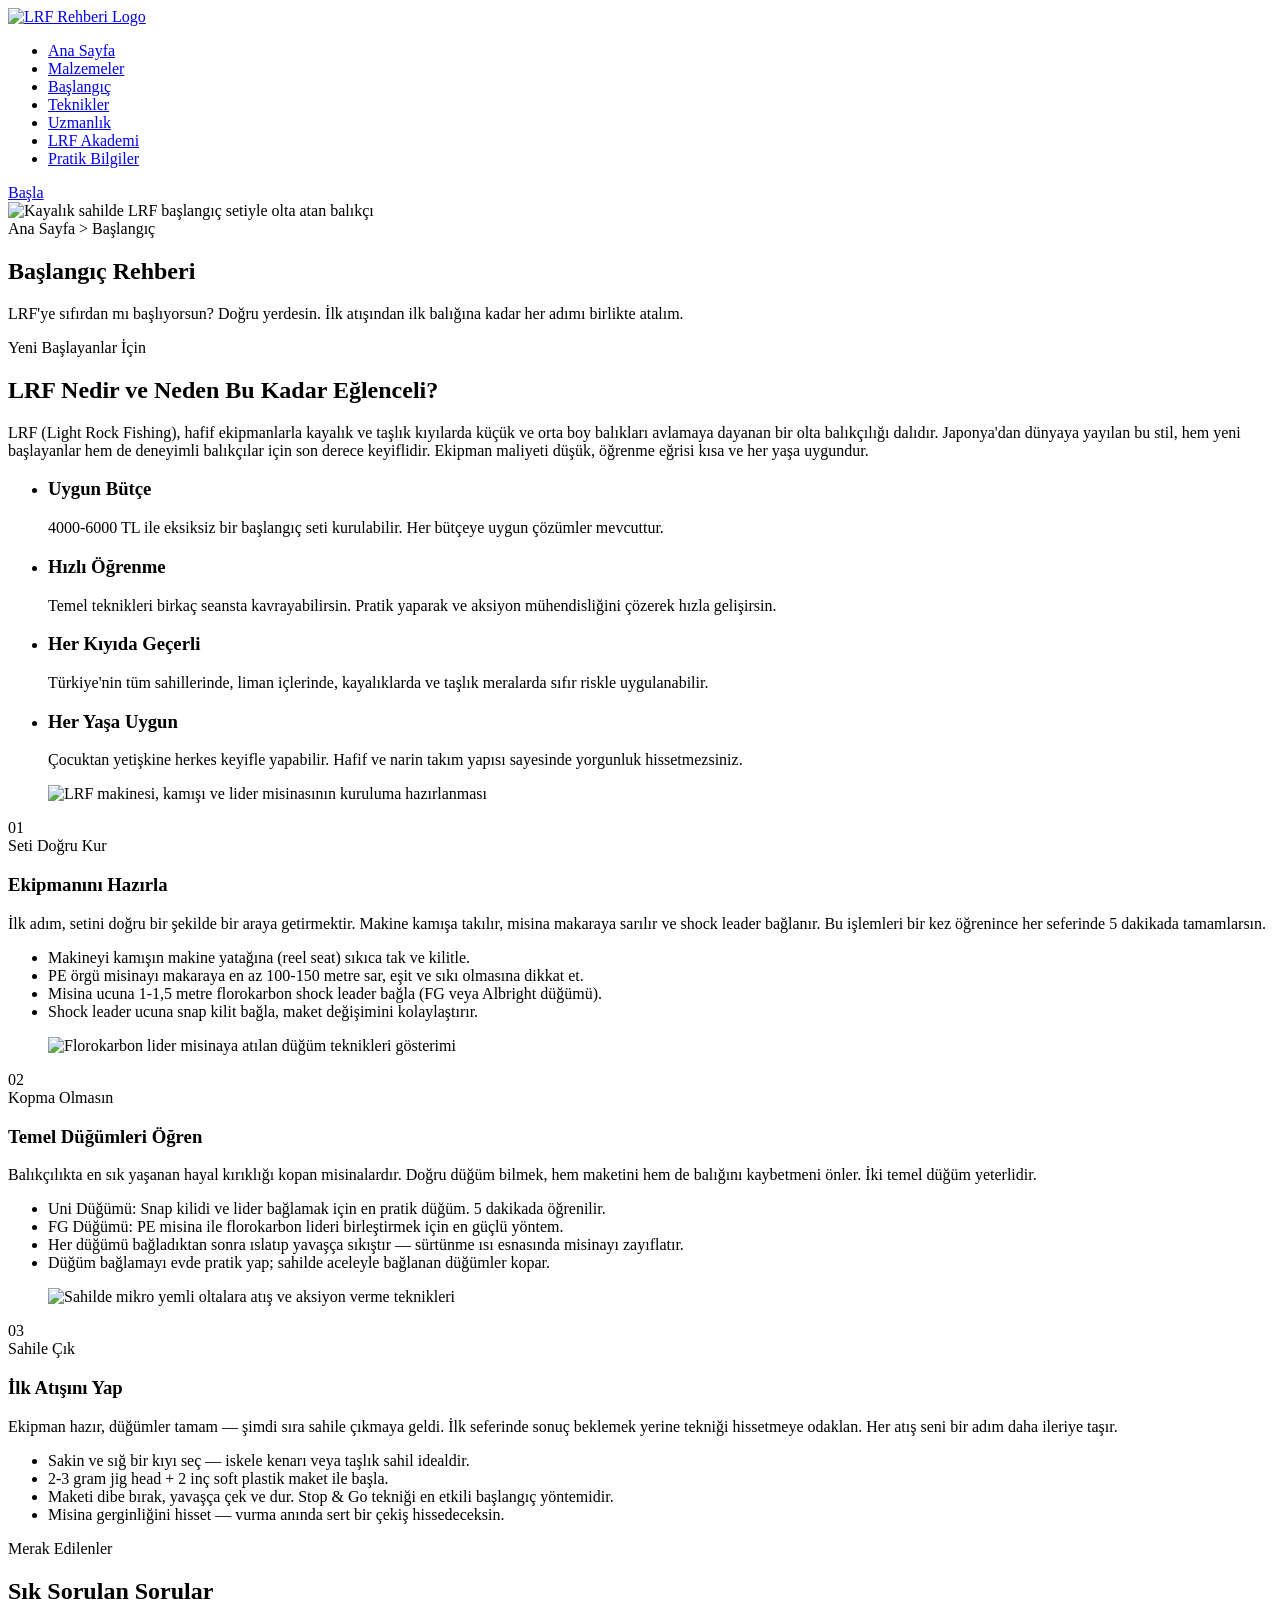
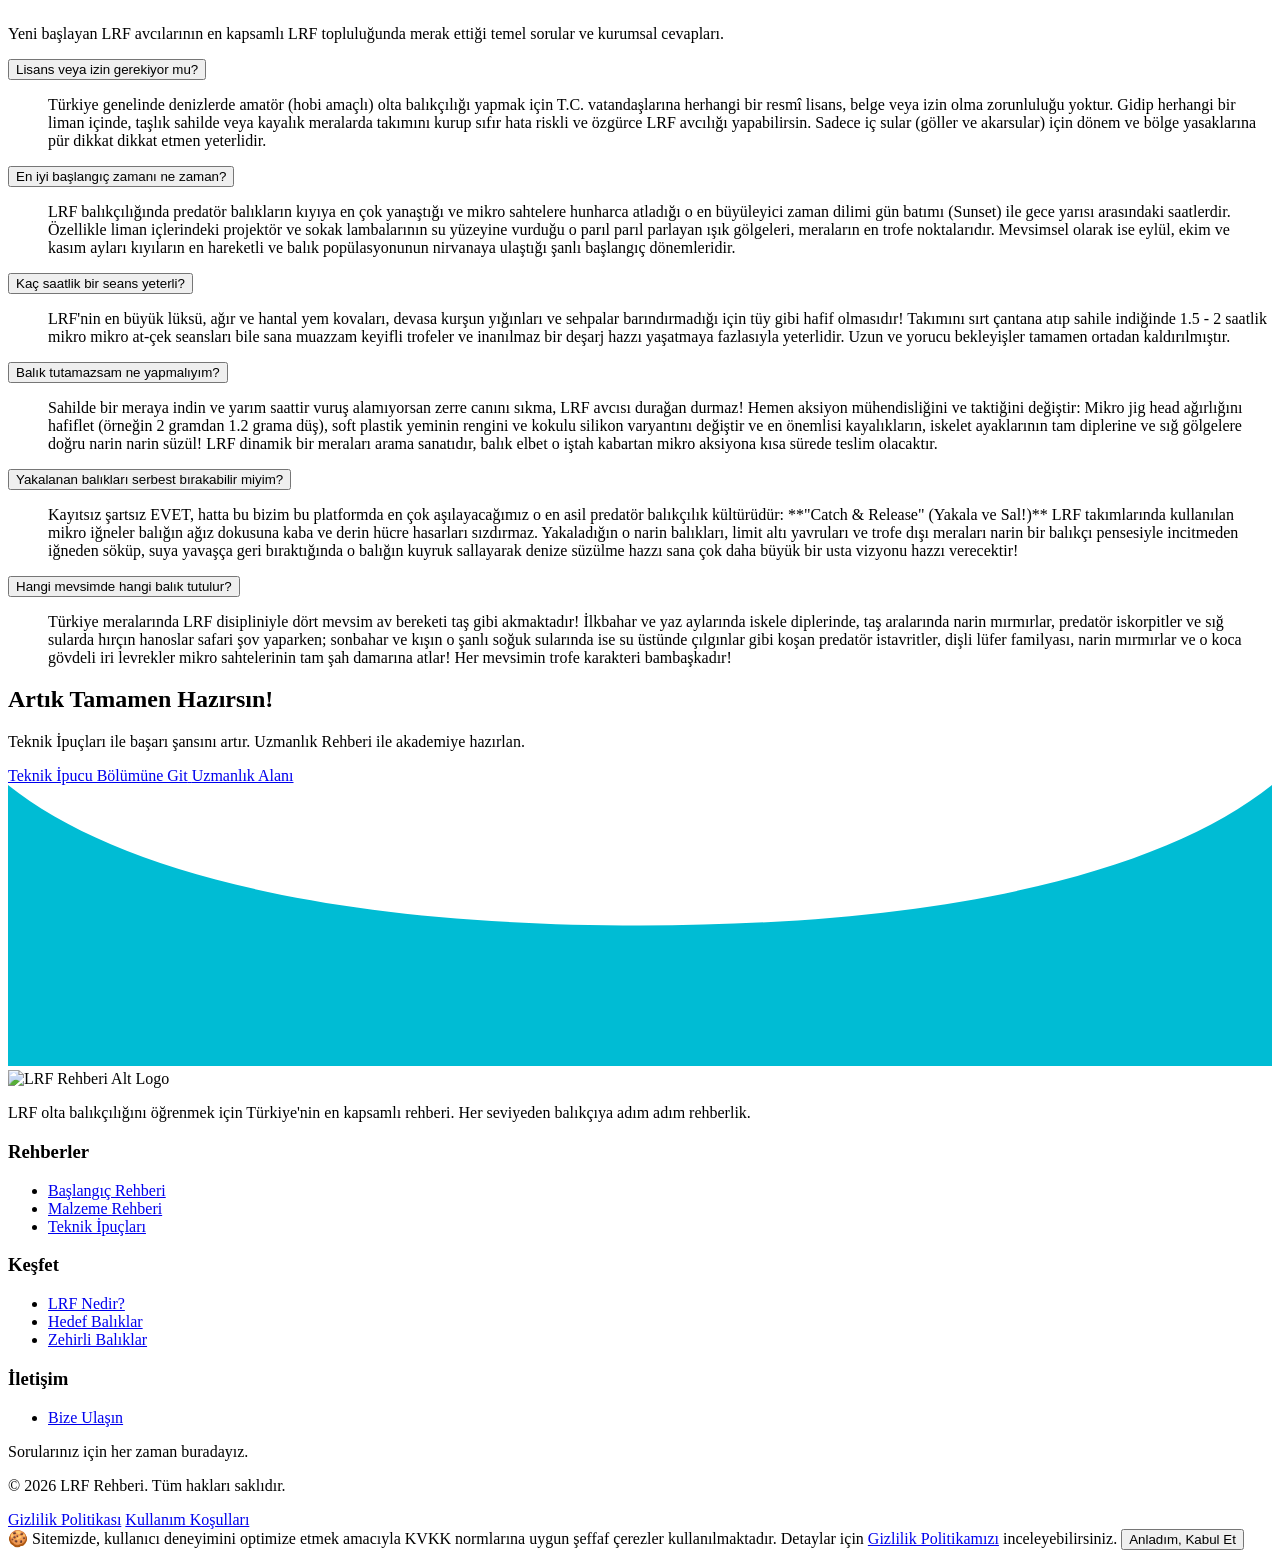
==== baslangic.html @ 383ceafc "Update baslangic.html" ====
<!doctype html>
<html lang="tr">
  <head>
    <meta charset="UTF-8" />
    <meta name="viewport" content="width=device-width, initial-scale=1.0" />
    <title>LRF Başlangıç Rehberi - Light Rock Fishing Türkiye</title>
    <meta name="description" content="LRF balıkçılığına sıfırdan başlayanlar için adım adım rehber. Ekipman kurulumu, şok lider bağlama ve ilk avınız için hayati pratik bilgiler." />

    <!-- 🚀 INDEX SAFLIĞINDA PERFORMANS: HTML5 standartlarında temiz kapatma -->
    <link rel="preload" href="assets/fonts/inter-v20-latin_latin-ext-regular.woff2" as="font" type="font/woff2" crossorigin />
    <link rel="preload" href="assets/fonts/inter-v20-latin_latin-ext-800.woff2" as="font" type="font/woff2" crossorigin />

    <!-- ⚡ ALTSAYFA HERO GÖRSELİNİ ÖNCELİKLİ PRELOAD ET: Çift indirmeyi engelleyen modern responsive kurgu -->
    <link rel="preload" href="assets/images/hero-desktop.webp" as="image" imagesrcset="assets/images/hero-mobile.webp 768w, assets/images/hero-desktop.webp 1920w" imagesizes="(max-width: 768px) 100vw, 100vw" />

    <link class="lrf-css" rel="stylesheet" href="assets/css/style.css" media="all" />
  </head>
  <body>
    <!-- 🚀 SEMANTİK HEADER: Sayfa üst bilgi alanı bağımsızdır -->
    <header class="lrf-header">
      <nav class="lrf-navbar" aria-label="Ana Navigasyon">
        <a href="index.html" class="lrf-navbar__logo-link" aria-label="Anasayfaya Git">
          <img src="assets/images/logo.webp" width="168" height="42" alt="LRF Rehberi Logo" class="lrf-navbar__logo-img" />
        </a>
        <ul class="lrf-navbar__menu">
          <li><a href="index.html" class="lrf-navbar__item">Ana Sayfa</a></li>
          <li><a href="malzemeler.html" class="lrf-navbar__item">Malzemeler</a></li>
          <li><a href="baslangic.html" class="lrf-navbar__item lrf-navbar__item--active">Başlangıç</a></li>
          <li><a href="teknikler.html" class="lrf-navbar__item">Teknikler</a></li>
          <li><a href="uzmanlik.html" class="lrf-navbar__item">Uzmanlık</a></li>
          <li><a href="akademi.html" class="lrf-navbar__item">LRF Akademi</a></li>
          <li><a href="pratik-bilgiler.html" class="lrf-navbar__item">Pratik Bilgiler</a></li>
        </ul>
        <a href="baslangic.html" class="lrf-navbar__btn" aria-label="Balıkçılığa Başla">
          <i data-lucide="waves" aria-hidden="true"></i>
          <span>Başla</span>
        </a>
      </nav>
    </header>

    <!-- 🏆 DOĞRU MAIN BAŞLANGICI: Sayfanın tüm benzersiz içeriği burada başlar -->
    <main id="ana-icerik">
      <!-- 🌊 BÖLÜM 1: ALT SAYFA HERO VİTRİNİ -->
      <section class="lrf-hero lrf-hero--subpage" aria-labelledby="subpage-hero-title">
        <picture class="lrf-hero__bg-picture">
          <source srcset="assets/images/hero-mobile.webp" media="(max-width: 768px)" />
          <!-- 🛠️ HTML5 DÜZELTMESİ: Sondaki /> çizgileri tamamen kaldırıldı -->
          <img src="assets/images/hero-desktop.webp" alt="Kayalık sahilde LRF başlangıç setiyle olta atan balıkçı" class="lrf-hero__bg-img" fetchpriority="high" loading="eager" />
        </picture>

        <div class="lrf-hero__content lrf-hero__content--subpage">
          <div class="lrf-hero__badge">
            <i data-lucide="book-open" aria-hidden="true"></i>
            <span>Ana Sayfa > Başlangıç</span>
          </div>
          <h1 id="subpage-hero-title" class="lrf-hero__title lrf-hero__title--subpage">Başlangıç Rehberi</h1>
          <p class="lrf-hero__desc">LRF'ye sıfırdan mı başlıyorsun? Doğru yerdesin. İlk atışından ilk balığına kadar her adımı birlikte atalım.</p>
        </div>
      </section>

      <!-- 🎣 BÖLÜM 2: LRF NEDİR VE NEDEN EĞLENCELİ? -->
      <section class="lrf-grid-section lrf-grid-section--white-bg" aria-labelledby="grid-section-title">
        <span class="lrf-badge lrf-badge--cyan">Yeni Başlayanlar İçin</span>
        <h2 id="grid-section-title" class="lrf-grid-section__title">LRF Nedir ve Neden Bu Kadar Eğlenceli?</h2>
        <p class="lrf-platform-podyum-desc">
          LRF (Light Rock Fishing), hafif ekipmanlarla kayalık ve taşlık kıyılarda küçük ve orta boy balıkları avlamaya dayanan bir olta balıkçılığı dalıdır. Japonya'dan dünyaya yayılan bu stil, hem yeni başlayanlar hem de deneyimli balıkçılar için son derece keyiflidir. Ekipman maliyeti düşük,
          öğrenme eğrisi kısa ve her yaşa uygundur.
        </p>

        <!-- 🛠️ SEMANTİK DÜZELTME: Matris kutusu div yerine sırasız listeyi temsil eden <ul> yapısına dönüştürüldü -->
        <ul class="lrf-start-card__matrix">
          <!-- KART 1 -->
          <li class="lrf-start-card">
            <!-- 🛠️ ERİŞİLEBİLİRLİK: İkona aria-hidden mührü vuruldu -->
            <div class="lrf-grid-card__badge-wrap lrf-grid-card__badge-wrap--square-icon"><i data-lucide="wallet" aria-hidden="true"></i></div>
            <h3 class="lrf-start-card__title">Uygun Bütçe</h3>
            <p class="lrf-start-card__desc">4000-6000 TL ile eksiksiz bir başlangıç seti kurulabilir. Her bütçeye uygun çözümler mevcuttur.</p>
          </li>

          <!-- KART 2 -->
          <li class="lrf-start-card">
            <div class="lrf-grid-card__badge-wrap lrf-grid-card__badge-wrap--square-icon"><i data-lucide="clock" aria-hidden="true"></i></div>
            <h3 class="lrf-start-card__title">Hızlı Öğrenme</h3>
            <p class="lrf-start-card__desc">Temel teknikleri birkaç seansta kavrayabilirsin. Pratik yaparak ve aksiyon mühendisliğini çözerek hızla gelişirsin.</p>
          </li>

          <!-- KART 3 -->
          <li class="lrf-start-card">
            <div class="lrf-grid-card__badge-wrap lrf-grid-card__badge-wrap--square-icon"><i data-lucide="map-pin" aria-hidden="true"></i></div>
            <h3 class="lrf-start-card__title">Her Kıyıda Geçerli</h3>
            <p class="lrf-start-card__desc">Türkiye'nin tüm sahillerinde, liman içlerinde, kayalıklarda ve taşlık meralarda sıfır riskle uygulanabilir.</p>
          </li>

          <!-- KART 4 -->
          <li class="lrf-start-card">
            <div class="lrf-grid-card__badge-wrap lrf-grid-card__badge-wrap--square-icon"><i data-lucide="heart" aria-hidden="true"></i></div>
            <h3 class="lrf-start-card__title">Her Yaşa Uygun</h3>
            <p class="lrf-start-card__desc">Çocuktan yetişkine herkes keyifle yapabilir. Hafif ve narin takım yapısı sayesinde yorgunluk hissetmezsiniz.</p>
          </li>
        </ul>
      </section>
      <!-- 📦 BÖLÜM 3: ADIM ADIM LRF EĞİTİMİ (ZIGZAG SİSTEMİ) -->
      <!-- 🛠️ ERİŞİLEBİLİRLİK: Bölümün içeriği arama motorları ve botlar için etiketlendi -->
      <section class="lrf-zigzag" aria-label="Adım Adım LRF Başlangıç Eğitimi">
        <div class="lrf-zigzag__inner">
          <!-- ADIM 1 -->
          <div class="lrf-zigzag__row lrf-zigzag__row--cyan">
            <!-- 🛠️ SEMANTİK DÜZELTME: div yerine figure kullanıldı, /> çizgisi kaldırıldı -->
            <figure class="lrf-zigzag__media">
              <img src="assets/images/baslangic-adim-1.webp" width="1200" height="800" loading="lazy" alt="LRF makinesi, kamışı ve lider misinasının kuruluma hazırlanması" />
            </figure>
            <div class="lrf-zigzag__content">
              <div class="lrf-zigzag__badge-wrap">
                <div class="lrf-zigzag__icon-badge lrf-zigzag__icon-badge--baslangic">01</div>
                <span class="lrf-badge">Seti Doğru Kur</span>
              </div>
              <h3 class="lrf-zigzag__title">Ekipmanını Hazırla</h3>
              <p class="lrf-zigzag__desc">İlk adım, setini doğru bir şekilde bir araya getirmektir. Makine kamışa takılır, misina makaraya sarılır ve shock leader bağlanır. Bu işlemleri bir kez öğrenince her seferinde 5 dakikada tamamlarsın.</p>

              <ul class="lrf-zigzag__list">
                <li class="lrf-zigzag__list-item lrf-zigzag__list-item--boxed">
                  <div class="lrf-zigzag__list-icon"><i data-lucide="check-circle-2" aria-hidden="true"></i></div>
                  <span class="lrf-zigzag__list-text">Makineyi kamışın makine yatağına (reel seat) sıkıca tak ve kilitle.</span>
                </li>
                <li class="lrf-zigzag__list-item lrf-zigzag__list-item--boxed">
                  <div class="lrf-zigzag__list-icon"><i data-lucide="check-circle-2" aria-hidden="true"></i></div>
                  <span class="lrf-zigzag__list-text">PE örgü misinayı makaraya en az 100-150 metre sar, eşit ve sıkı olmasına dikkat et.</span>
                </li>
                <li class="lrf-zigzag__list-item lrf-zigzag__list-item--boxed">
                  <div class="lrf-zigzag__list-icon"><i data-lucide="check-circle-2" aria-hidden="true"></i></div>
                  <span class="lrf-zigzag__list-text">Misina ucuna 1-1,5 metre florokarbon shock leader bağla (FG veya Albright düğümü).</span>
                </li>
                <li class="lrf-zigzag__list-item lrf-zigzag__list-item--boxed">
                  <div class="lrf-zigzag__list-icon"><i data-lucide="check-circle-2" aria-hidden="true"></i></div>
                  <span class="lrf-zigzag__list-text">Shock leader ucuna snap kilit bağla, maket değişimini kolaylaştırır.</span>
                </li>
              </ul>
            </div>
          </div>

          <!-- ADIM 2 -->
          <div class="lrf-zigzag__row lrf-zigzag__row--reverse lrf-zigzag__row--blue">
            <!-- 🛠️ SEMANTİK DÜZELTME: div yerine figure kullanıldı, /> çizgisi kaldırıldı -->
            <figure class="lrf-zigzag__media">
              <img src="assets/images/baslangic-adim-2.webp" width="1200" height="800" loading="lazy" alt="Florokarbon lider misinaya atılan düğüm teknikleri gösterimi" />
            </figure>
            <div class="lrf-zigzag__content">
              <div class="lrf-zigzag__badge-wrap">
                <div class="lrf-zigzag__icon-badge lrf-zigzag__icon-badge--baslangic">02</div>
                <span class="lrf-badge">Kopma Olmasın</span>
              </div>
              <h3 class="lrf-zigzag__title">Temel Düğümleri Öğren</h3>
              <p class="lrf-zigzag__desc">Balıkçılıkta en sık yaşanan hayal kırıklığı kopan misinalardır. Doğru düğüm bilmek, hem maketini hem de balığını kaybetmeni önler. İki temel düğüm yeterlidir.</p>

              <ul class="lrf-zigzag__list">
                <li class="lrf-zigzag__list-item lrf-zigzag__list-item--boxed">
                  <div class="lrf-zigzag__list-icon"><i data-lucide="check-circle-2" aria-hidden="true"></i></div>
                  <span class="lrf-zigzag__list-text">Uni Düğümü: Snap kilidi ve lider bağlamak için en pratik düğüm. 5 dakikada öğrenilir.</span>
                </li>
                <li class="lrf-zigzag__list-item lrf-zigzag__list-item--boxed">
                  <!-- 🛠️ METİN DÜZELTMESİ: 'florkarbon' kelimesi 'florokarbon' yapıldı -->
                  <div class="lrf-zigzag__list-icon"><i data-lucide="check-circle-2" aria-hidden="true"></i></div>
                  <span class="lrf-zigzag__list-text">FG Düğümü: PE misina ile florokarbon lideri birleştirmek için en güçlü yöntem.</span>
                </li>
                <li class="lrf-zigzag__list-item lrf-zigzag__list-item--boxed">
                  <!-- 🛠️ METİN DÜZELTMESİ: 'misina' kelimesi 'misinayı' yapıldı -->
                  <div class="lrf-zigzag__list-icon"><i data-lucide="check-circle-2" aria-hidden="true"></i></div>
                  <span class="lrf-zigzag__list-text">Her düğümü bağladıktan sonra ıslatıp yavaşça sıkıştır — sürtünme ısı esnasında misinayı zayıflatır.</span>
                </li>
                <li class="lrf-zigzag__list-item lrf-zigzag__list-item--boxed">
                  <div class="lrf-zigzag__list-icon"><i data-lucide="check-circle-2" aria-hidden="true"></i></div>
                  <span class="lrf-zigzag__list-text">Düğüm bağlamayı evde pratik yap; sahilde aceleyle bağlanan düğümler kopar.</span>
                </li>
              </ul>
            </div>
          </div>

          <!-- ADIM 3 -->
          <div class="lrf-zigzag__row lrf-zigzag__row--orange">
            <!-- 🛠️ SEMANTİK DÜZELTME: div yerine figure kullanıldı, /> çizgisi kaldırıldı -->
            <figure class="lrf-zigzag__media">
              <img src="assets/images/baslangic-adim-3.webp" width="1200" height="800" loading="lazy" alt="Sahilde mikro yemli oltalara atış ve aksiyon verme teknikleri" />
            </figure>
            <div class="lrf-zigzag__content">
              <div class="lrf-zigzag__badge-wrap">
                <div class="lrf-zigzag__icon-badge lrf-zigzag__icon-badge--baslangic">03</div>
                <span class="lrf-badge">Sahile Çık</span>
              </div>
              <h3 class="lrf-zigzag__title">İlk Atışını Yap</h3>
              <p class="lrf-zigzag__desc">Ekipman hazır, düğümler tamam — şimdi sıra sahile çıkmaya geldi. İlk seferinde sonuç beklemek yerine tekniği hissetmeye odaklan. Her atış seni bir adım daha ileriye taşır.</p>

              <ul class="lrf-zigzag__list">
                <li class="lrf-zigzag__list-item lrf-zigzag__list-item--boxed">
                  <div class="lrf-zigzag__list-icon"><i data-lucide="check-circle-2" aria-hidden="true"></i></div>
                  <span class="lrf-zigzag__list-text">Sakin ve sığ bir kıyı seç — iskele kenarı veya taşlık sahil idealdir.</span>
                </li>
                <li class="lrf-zigzag__list-item lrf-zigzag__list-item--boxed">
                  <div class="lrf-zigzag__list-icon"><i data-lucide="check-circle-2" aria-hidden="true"></i></div>
                  <span class="lrf-zigzag__list-text">2-3 gram jig head + 2 inç soft plastik maket ile başla.</span>
                </li>
                <li class="lrf-zigzag__list-item lrf-zigzag__list-item--boxed">
                  <div class="lrf-zigzag__list-icon"><i data-lucide="check-circle-2" aria-hidden="true"></i></div>
                  <span class="lrf-zigzag__list-text">Maketi dibe bırak, yavaşça çek ve dur. Stop & Go tekniği en etkili başlangıç yöntemidir.</span>
                </li>
                <li class="lrf-zigzag__list-item lrf-zigzag__list-item--boxed">
                  <div class="lrf-zigzag__list-icon"><i data-lucide="check-circle-2" aria-hidden="true"></i></div>
                  <span class="lrf-zigzag__list-text">Misina gerginliğini hisset — vurma anında sert bir çekiş hissedeceksin.</span>
                </li>
              </ul>
            </div>
          </div>
        </div>
      </section>
      <!-- 📋 BÖLÜM 4: SIK SORULAN SORULAR (KUSURSUZ TANIM LİSTESİ) -->
      <section class="lrf-faq-section" aria-labelledby="faq-section-title">
        <span class="lrf-badge lrf-badge--cyan">Merak Edilenler</span>
        <h2 id="faq-section-title" class="lrf-faq-section__title">Sık Sorulan Sorular</h2>
        <p class="lrf-faq-section__desc">Yeni başlayan LRF avcılarının en kapsamlı LRF topluluğunda merak ettiği temel sorular ve kurumsal cevapları.</p>

        <!-- 🛠️ DEVRİM: div yerine Google'ın en sevdiği bağımsız Tanım Listesi (<dl>) mimarisine geçildi! -->
        <dl class="lrf-faq__box-holder">
          <!-- SORU 1 -->
          <div class="lrf-faq__item">
            <!-- 🛠️ SEO GÜVENCESİ: Soru terimi saf <dt> yapısına emanet edilerek h3 virüsleri felç edildi -->
            <dt class="lrf-faq__heading-wrap">
              <button class="lrf-faq__trigger" aria-expanded="false" aria-controls="faq-answer-1">
                <span class="lrf-faq__question">Lisans veya izin gerekiyor mu?</span>
                <div class="lrf-faq__icon-box"><i data-lucide="chevron-down" aria-hidden="true"></i></div>
              </button>
            </dt>
            <!-- 🛠️ SEO GÜVENCESİ: Cevap bloğu saf açıklama terimi (<dd>) yapıldı -->
            <dd id="faq-answer-1" class="lrf-faq__content" role="region" aria-labelledby="faq-section-title">
              <p class="lrf-faq__answer">
                Türkiye genelinde denizlerde amatör (hobi amaçlı) olta balıkçılığı yapmak için T.C. vatandaşlarına herhangi bir resmî lisans, belge veya izin olma zorunluluğu yoktur. Gidip herhangi bir liman içinde, taşlık sahilde veya kayalık meralarda takımını kurup sıfır hata riskli ve özgürce
                LRF avcılığı yapabilirsin. Sadece iç sular (göller ve akarsular) için dönem ve bölge yasaklarına pür dikkat dikkat etmen yeterlidir.
              </p>
            </dd>
          </div>

          <!-- SORU 2 -->
          <div class="lrf-faq__item">
            <dt class="lrf-faq__heading-wrap">
              <button class="lrf-faq__trigger" aria-expanded="false" aria-controls="faq-answer-2">
                <span class="lrf-faq__question">En iyi başlangıç zamanı ne zaman?</span>
                <div class="lrf-faq__icon-box"><i data-lucide="chevron-down" aria-hidden="true"></i></div>
              </button>
            </dt>
            <dd id="faq-answer-2" class="lrf-faq__content" role="region">
              <p class="lrf-faq__answer">
                LRF balıkçılığında predatör balıkların kıyıya en çok yanaştığı ve mikro sahtelere hunharca atladığı o en büyüleyici zaman dilimi gün batımı (Sunset) ile gece yarısı arasındaki saatlerdir. Özellikle liman içlerindeki projektör ve sokak lambalarının su yüzeyine vurduğu o parıl parıl
                parlayan ışık gölgeleri, meraların en trofe noktalarıdır. Mevsimsel olarak ise eylül, ekim ve kasım ayları kıyıların en hareketli ve balık popülasyonunun nirvanaya ulaştığı şanlı başlangıç dönemleridir.
              </p>
            </dd>
          </div>

          <!-- SORU 3 -->
          <div class="lrf-faq__item">
            <dt class="lrf-faq__heading-wrap">
              <button class="lrf-faq__trigger" aria-expanded="false" aria-controls="faq-answer-3">
                <span class="lrf-faq__question">Kaç saatlik bir seans yeterli?</span>
                <div class="lrf-faq__icon-box"><i data-lucide="chevron-down" aria-hidden="true"></i></div>
              </button>
            </dt>
            <dd id="faq-answer-3" class="lrf-faq__content" role="region">
              <p class="lrf-faq__answer">
                LRF'nin en büyük lüksü, ağır ve hantal yem kovaları, devasa kurşun yığınları ve sehpalar barındırmadığı için tüy gibi hafif olmasıdır! Takımını sırt çantana atıp sahile indiğinde 1.5 - 2 saatlik mikro mikro at-çek seansları bile sana muazzam keyifli trofeler ve inanılmaz bir deşarj
                hazzı yaşatmaya fazlasıyla yeterlidir. Uzun ve yorucu bekleyişler tamamen ortadan kaldırılmıştır.
              </p>
            </dd>
          </div>

          <!-- SORU 4 -->
          <div class="lrf-faq__item">
            <dt class="lrf-faq__heading-wrap">
              <button class="lrf-faq__trigger" aria-expanded="false" aria-controls="faq-answer-4">
                <span class="lrf-faq__question">Balık tutamazsam ne yapmalıyım?</span>
                <div class="lrf-faq__icon-box"><i data-lucide="chevron-down" aria-hidden="true"></i></div>
              </button>
            </dt>
            <dd id="faq-answer-4" class="lrf-faq__content" role="region">
              <p class="lrf-faq__answer">
                Sahilde bir meraya indin ve yarım saattir vuruş alamıyorsan zerre canını sıkma, LRF avcısı durağan durmaz! Hemen aksiyon mühendisliğini ve taktiğini değiştir: Mikro jig head ağırlığını hafiflet (örneğin 2 gramdan 1.2 grama düş), soft plastik yeminin rengini ve kokulu silikon
                varyantını değiştir ve en önemlisi kayalıkların, iskelet ayaklarının tam diplerine ve sığ gölgelere doğru narin narin süzül! LRF dinamik bir meraları arama sanatıdır, balık elbet o iştah kabartan mikro aksiyona kısa sürede teslim olacaktır.
              </p>
            </dd>
          </div>

          <!-- SORU 5 -->
          <div class="lrf-faq__item">
            <dt class="lrf-faq__heading-wrap">
              <button class="lrf-faq__trigger" aria-expanded="false" aria-controls="faq-answer-5">
                <span class="lrf-faq__question">Yakalanan balıkları serbest bırakabilir miyim?</span>
                <div class="lrf-faq__icon-box"><i data-lucide="chevron-down" aria-hidden="true"></i></div>
              </button>
            </dt>
            <dd id="faq-answer-5" class="lrf-faq__content" role="region">
              <p class="lrf-faq__answer">
                Kayıtsız şartsız EVET, hatta bu bizim bu platformda en çok aşılayacağımız o en asil predatör balıkçılık kültürüdür: **"Catch & Release" (Yakala ve Sal!)** LRF takımlarında kullanılan mikro iğneler balığın ağız dokusuna kaba ve derin hücre hasarları sızdırmaz. Yakaladığın o narin
                balıkları, limit altı yavruları ve trofe dışı meraları narin bir balıkçı pensesiyle incitmeden iğneden söküp, suya yavaşça geri bıraktığında o balığın kuyruk sallayarak denize süzülme hazzı sana çok daha büyük bir usta vizyonu hazzı verecektir!
              </p>
            </dd>
          </div>

          <!-- SORU 6 -->
          <div class="lrf-faq__item">
            <dt class="lrf-faq__heading-wrap">
              <button class="lrf-faq__trigger" aria-expanded="false" aria-controls="faq-answer-6">
                <span class="lrf-faq__question">Hangi mevsimde hangi balık tutulur?</span>
                <div class="lrf-faq__icon-box"><i data-lucide="chevron-down" aria-hidden="true"></i></div>
              </button>
            </dt>
            <dd id="faq-answer-6" class="lrf-faq__content" role="region">
              <p class="lrf-faq__answer">
                Türkiye meralarında LRF disipliniyle dört mevsim av bereketi taş gibi akmaktadır! İlkbahar ve yaz aylarında iskele diplerinde, taş aralarında narin mırmırlar, predatör iskorpitler ve sığ sularda hırçın hanoslar safari şov yaparken; sonbahar ve kışın o şanlı soğuk sularında ise su
                üstünde çılgınlar gibi koşan predatör istavritler, dişli lüfer familyası, narin mırmırlar ve o koca gövdeli iri levrekler mikro sahtelerinin tam şah damarına atlar! Her mevsimin trofe karakteri bambaşkadır!
              </p>
            </dd>
          </div>
        </dl>
      </section>

      <!-- 🔥 BÖLÜM 5: ENERJİK CTA MOTORU -->
      <!-- 🛠️ SEMANTİK DÜZELTME: div yerine anlamsal section kullanıldı ve başlığa bağlandı -->
      <section class="lrf-cta" aria-labelledby="cta-hazir-title">
        <div class="lrf-cta__shape lrf-cta__shape--one"></div>
        <div class="lrf-cta__shape lrf-cta__shape--two"></div>
        <div class="lrf-cta__inner">
          <!-- 🛠️ ERİŞİLEBİLİRLİK: id tanımlanarak section ile ilişkilendirildi -->
          <h2 id="cta-hazir-title" class="lrf-cta__title">Artık Tamamen Hazırsın!</h2>
          <p class="lrf-cta__desc">Teknik İpuçları ile başarı şansını artır. Uzmanlık Rehberi ile akademiye hazırlan.</p>
          <div class="lrf-cta__actions">
            <a href="teknikler.html" class="lrf-cta__btn-white" aria-label="Teknik İpucu Bölümüne Git">
              <i data-lucide="activity" aria-hidden="true"></i>
              <span>Teknik İpucu Bölümüne Git</span>
              <i data-lucide="arrow-right" aria-hidden="true"></i>
            </a>
            <a href="uzmanlik.html" class="lrf-cta__btn-trans" aria-label="Uzmanlık Alanına Git">
              <span>Uzmanlık Alanı</span>
            </a>
          </div>
        </div>
      </section>
    </main>

    <!-- 🌊 SAYFA ALTI GEÇİŞ VE DALGA EFEKTİ MOTORU -->
    <div class="lrf-footer-wave-wrap" aria-hidden="true">
      <!-- 🛡️ ERİŞİLEBİLİRLİK: focusable ve aria-hidden ile tarayıcı botları/ekran okuyucuları için tamamen görünmez yapıldı -->
      <svg xmlns="http://www.w3.org/2000/svg" viewBox="0 0 1440 320" preserveAspectRatio="none" focusable="false">
        <path fill="#00bcd4" fill-opacity="1" d="M0,0C120,96,360,160,720,160C1080,160,1320,96,1440,0L1440,320L0,320Z"></path>
      </svg>
    </div>

    <!-- 📋 SEMANTİK FOOTER KALKANI -->
    <footer class="lrf-footer">
      <div class="lrf-footer__grid">
        <div class="lrf-footer__col">
          <div class="lrf-footer__logo-wrap">
            <!-- 🛡️ CLS KİLİDİ: HTML5 standartlarında saf kapatma sağlandı, sondaki /> çizgisi tamamen kaldırıldı -->
            <img src="assets/images/logo.webp" width="168" height="42" loading="lazy" alt="LRF Rehberi Alt Logo" class="lrf-footer__logo-img" />
          </div>
          <p class="lrf-footer__brand-desc">LRF olta balıkçılığını öğrenmek için Türkiye'nin en kapsamlı rehberi. Her seviyeden balıkçıya adım adım rehberlik.</p>
        </div>

        <!-- 🛠️ SEO VE ARIA DÜZELTMESİ: Başlıklar H3 yapıldı ve menüye erişilebilirlik bağı kuruldu -->
        <div class="lrf-footer__col">
          <h3 id="footer-rehber-heading" class="lrf-footer__heading">Rehberler</h3>
          <ul class="lrf-footer__menu" aria-labelledby="footer-rehber-heading">
            <li>
              <a href="baslangic.html" class="lrf-footer__link"><i data-lucide="book-open" aria-hidden="true"></i><span>Başlangıç Rehberi</span></a>
            </li>
            <li>
              <a href="malzemeler.html" class="lrf-footer__link"><i data-lucide="package" aria-hidden="true"></i><span>Malzeme Rehberi</span></a>
            </li>
            <li>
              <a href="teknikler.html" class="lrf-footer__link"><i data-lucide="activity" aria-hidden="true"></i><span>Teknik İpuçları</span></a>
            </li>
          </ul>
        </div>

        <div class="lrf-footer__col">
          <h3 id="footer-kesfet-heading" class="lrf-footer__heading">Keşfet</h3>
          <ul class="lrf-footer__menu" aria-labelledby="footer-kesfet-heading">
            <li>
              <a href="index.html#lrf-nedir" class="lrf-footer__link"><i data-lucide="fishing-rod" aria-hidden="true"></i><span>LRF Nedir?</span></a>
            </li>
            <li>
              <a href="hedef-baliklar.html" class="lrf-footer__link"><i data-lucide="fish" aria-hidden="true"></i><span>Hedef Balıklar</span></a>
            </li>
            <li>
              <a href="zehirli-baliklar.html" class="lrf-footer__link"><i data-lucide="skull" aria-hidden="true"></i><span>Zehirli Balıklar</span></a>
            </li>
          </ul>
        </div>

        <div class="lrf-footer__col">
          <h3 id="footer-iletisim-heading" class="lrf-footer__heading">İletişim</h3>
          <ul class="lrf-footer__menu" aria-labelledby="footer-iletisim-heading">
            <li>
              <a href="mailto:info@lrfrehberi.com" class="lrf-footer__link"><i data-lucide="mail" aria-hidden="true"></i><span>Bize Ulaşın</span></a>
            </li>
          </ul>
          <p class="lrf-footer__contact-note">Sorularınız için her zaman buradayız.</p>
        </div>
      </div>

      <div class="lrf-footer__bottom">
        <p>© 2026 LRF Rehberi. Tüm hakları saklıdır.</p>
        <div class="lrf-footer__legal-row">
          <a href="gizlilik-politikasi.html" class="lrf-footer__legal-link">Gizlilik Politikası</a>
          <a href="kullanim-kosullari.html" class="lrf-footer__legal-link">Kullanım Koşulları</a>
        </div>
      </div>
    </footer>
    <!-- 🏆 GOOGLE SEO ZENGİN SONUÇLAR (FAQ SCHEMA) APARATI -->
    <script type="application/ld+json">
      {
        "@context": "https://schema.org",
        "@type": "FAQPage",
        "mainEntity": [
          {
            "@type": "Question",
            "name": "Lisans veya izin gerekiyor mu?",
            "acceptedAnswer": {
              "@type": "Answer",
              "text": "Türkiye genelinde denizlerde amatör (hobi amaçlı) olta balıkçılığı yapmak için T.C. vatandaşlarına herhangi bir resmî lisans, belge veya izin olma zorunluluğu yoktur. Gidip herhangi bir liman içinde, taşlık sahilde veya kayalık meralarda takımını kurup sıfır hata riskli ve özgürce LRF avcılığı yapabilirsin. Sadece iç sular (göller ve akarsular) için dönem ve bölge yasaklarına pür dikkat dikkat etmen yeterlidir."
            }
          },
          {
            "@type": "Question",
            "name": "En iyi başlangıç zamanı ne zaman?",
            "acceptedAnswer": {
              "@type": "Answer",
              "text": "LRF balıkçılığında predatör balıkların kıyıya en çok yanaştığı ve mikro sahtelere hunharca atladığı o en büyüleyici zaman dilimi gün batımı (Sunset) ile gece yarısı arasındaki saatlerdir. Özellikle liman içlerindeki projektör ve sokak lambalarının su yüzeyine vurduğu o parıl parıl parlayan ışık gölgeleri, meraların en trofe noktalarıdır. Mevsimsel olarak ise eylül, ekim ve kasım ayları kıyılerin en hareketli ve balık popülasyonunun nirvanaya ulaştığı şanlı başlangıç dönemleridir."
            }
          },
          {
            "@type": "Question",
            "name": "Kaç saatlik bir seans yeterli?",
            "acceptedAnswer": {
              "@type": "Answer",
              "text": "LRF'nin en büyük lüksü, ağır ve hantal yem kovaları, devasa kurşun yığınları ve sehpalar barındırmadığı için tüy gibi hafif olmasıdır! Takımını sırt çantana atıp sahile indiğinde 1.5 - 2 saatlik mikro mikro at-çek seansları bile sana muazzam keyifli trofeler ve inanılmaz bir deşarj hazzı yaşatmaya fazlasıyla yeterlidir. Uzun ve yorucu bekleyişler tamamen ortadan kaldırılmıştır."
            }
          },
          {
            "@type": "Question",
            "name": "Balık tutamazsam ne yapmalıyım?",
            "acceptedAnswer": {
              "@type": "Answer",
              "text": "Sahilde bir meraya indin ve yarım saattir vuruş alamıyorsan zerre canını sıkma, LRF avcısı durağan durmaz! Hemen aksiyon mühendisliğini ve taktiğini değiştir: Mikro jig head ağırlığını hafiflet (örneğin 2 gramdan 1.2 grama düş), soft plastik yeminin rengini ve kokulu silikon varyantını değiştir ve en önemlisi kayalıkların, iskelet ayaklarının tam diplerine ve sığ gölgelere doğru narin narin süzül! LRF dinamik bir meraları arama sanatıdır, balık elbet o iştah kabartan mikro aksiyona kısa sürede teslim olacaktır."
            }
          },
          {
            "@type": "Question",
            "name": "Yakalanan balıkları serbest bırakabilir miyim?",
            "acceptedAnswer": {
              "@type": "Answer",
              "text": "Kayıtsız şartsız EVET, hatta bu bizim bu platformda en çok aşılayacağımız o en asil predatör balıkçılık kültürüdür: 'Catch & Release' (Yakala ve Sal!) LRF takımlarında kullanılan mikro iğneler balığın ağız dokusuna kaba ve derin hücre hasarları sızdırmaz. Yakaladığın o narin balıkları, limit altı yavruları ve trofe dışı meraları narin bir balıkçı pensesiyle incitmeden iğneden söküp, suya yavaşça geri bıraktığında o balığın kuyruk sallayarak denize süzülme hazzı sana çok daha büyük bir usta vizyonu hazzı verecektir!"
            }
          },
          {
            "@type": "Question",
            "name": "Hangi mevsimde hangi balık tutulur?",
            "acceptedAnswer": {
              "@type": "Answer",
              "text": "Türkiye meralarında LRF disipliniyle dört mevsim av bereketi taş gibi akmaktadır! İlkbahar ve yaz aylarında iskele diplerinde, taş aralarında narin mırmırlar, predatör iskorpitler ve sığ sularda hırçın hanoslar safari şov yaparken; sonbahar ve kışın o şanlı soğuk sularında ise su üstünde çılgınlar gibi koşan predatör istavritler, dişli lüfer familyası, narin mırmırlar ve o koca gövdeli iri levrekler mikro sahtelerinin tam şah damarına atlar! Her mevsimin trofe karakteri bambaşkadır!"
            }
          }
        ]
      }
    </script>
    <!-- 🛠️ SEMANTİK BAŞYAPIT: role="dialog" ve aria-describedby ile Google ve A11Y tam puanı garantilendi -->
    <aside id="lrfCookieBanner" class="lrf-cookie-banner" role="dialog" aria-label="Çerez Bilgilendirmesi" aria-describedby="lrfCookieDesc">
      <div class="lrf-cookie-content">
        <span id="lrfCookieDesc">🍪 Sitemizde, kullanıcı deneyimini optimize etmek amacıyla KVKK normlarına uygun şeffaf çerezler kullanılmaktadır. Detaylar için <a href="gizlilik-politikasi.html" target="_blank" rel="noopener">Gizlilik Politikamızı</a> inceleyebilirsiniz.</span>
        <button onclick="kabulEtCerez()" class="lrf-cookie-btn" aria-label="Çerez politikasını kabul et ve uyarını kapat">Anladım, Kabul Et</button>
      </div>
    </aside>

    <script src="assets/js/main.js" defer></script>
    <script src="assets/js/lucide.min.js" defer></script>
    <script>
      window.addEventListener("DOMContentLoaded", () => {
        if (typeof lucide !== "undefined") {
          lucide.createIcons();
        }
      });
    </script>
  </body>
</html>
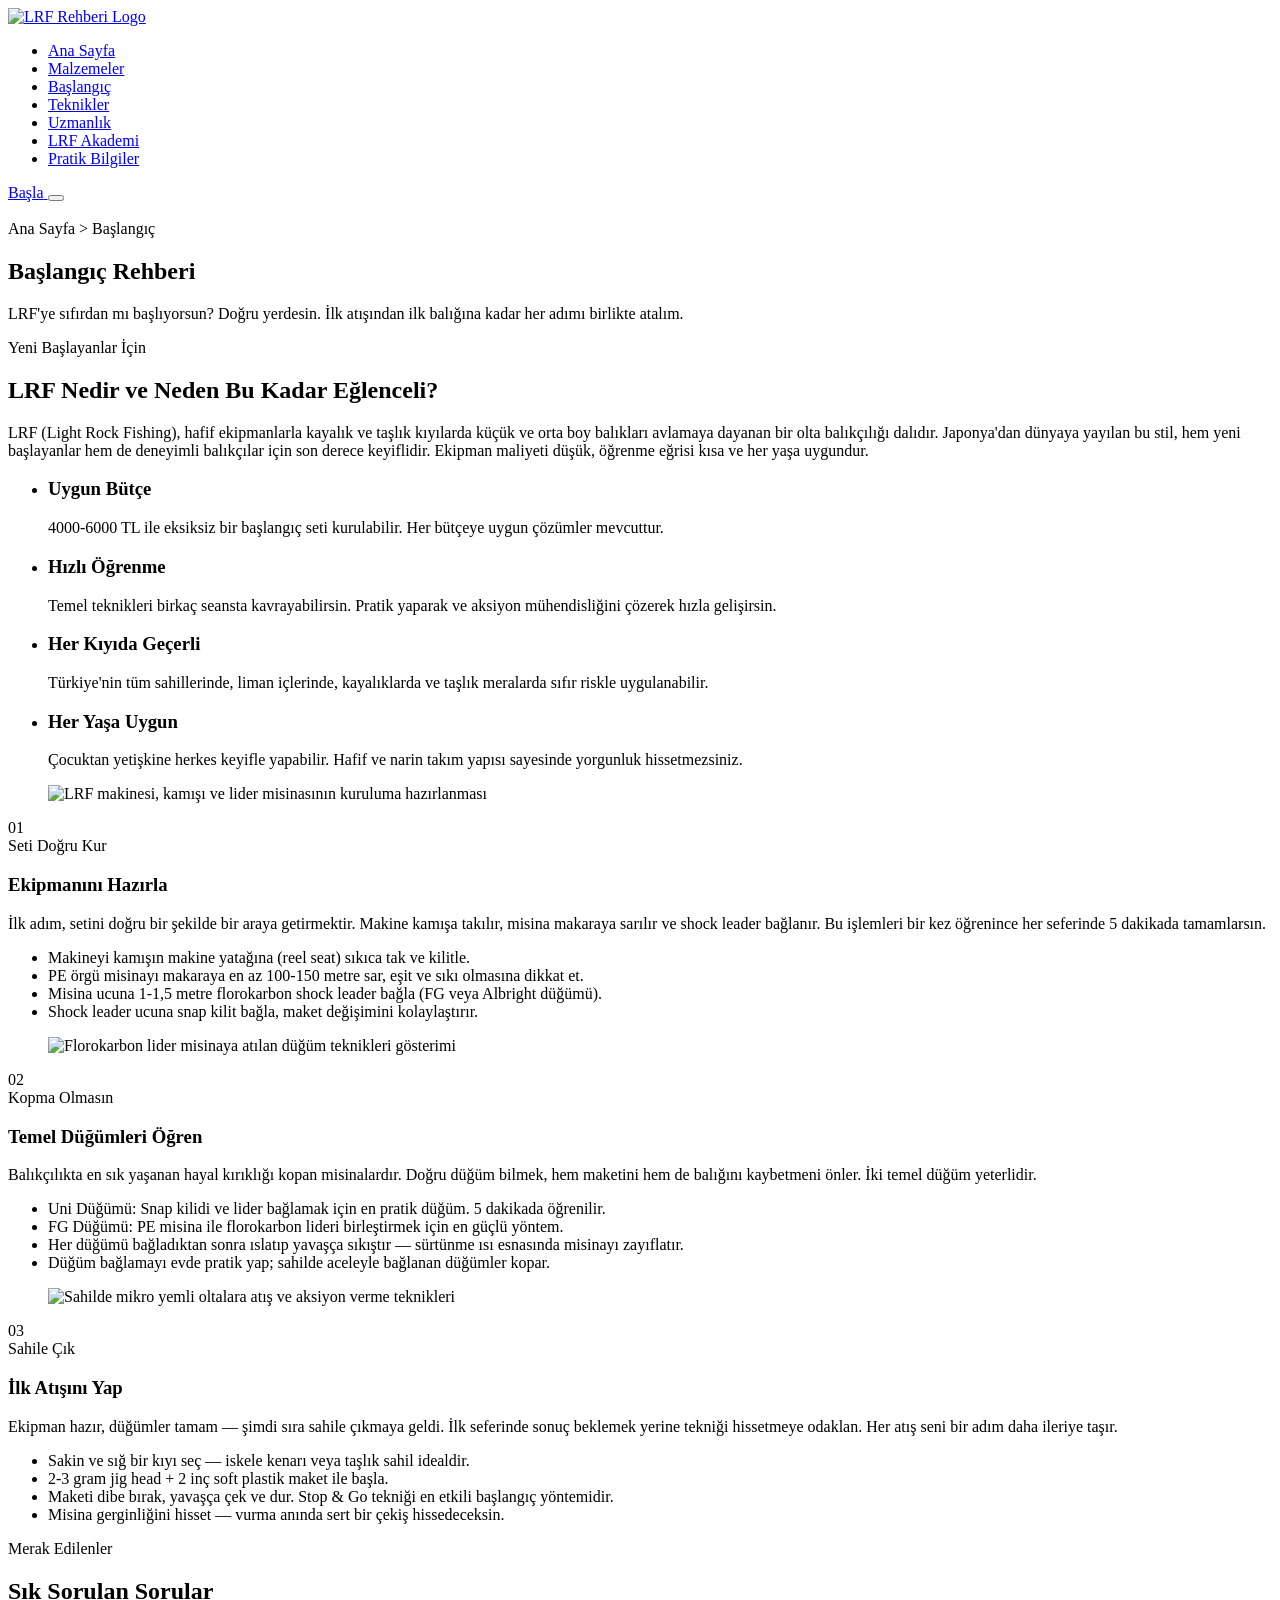
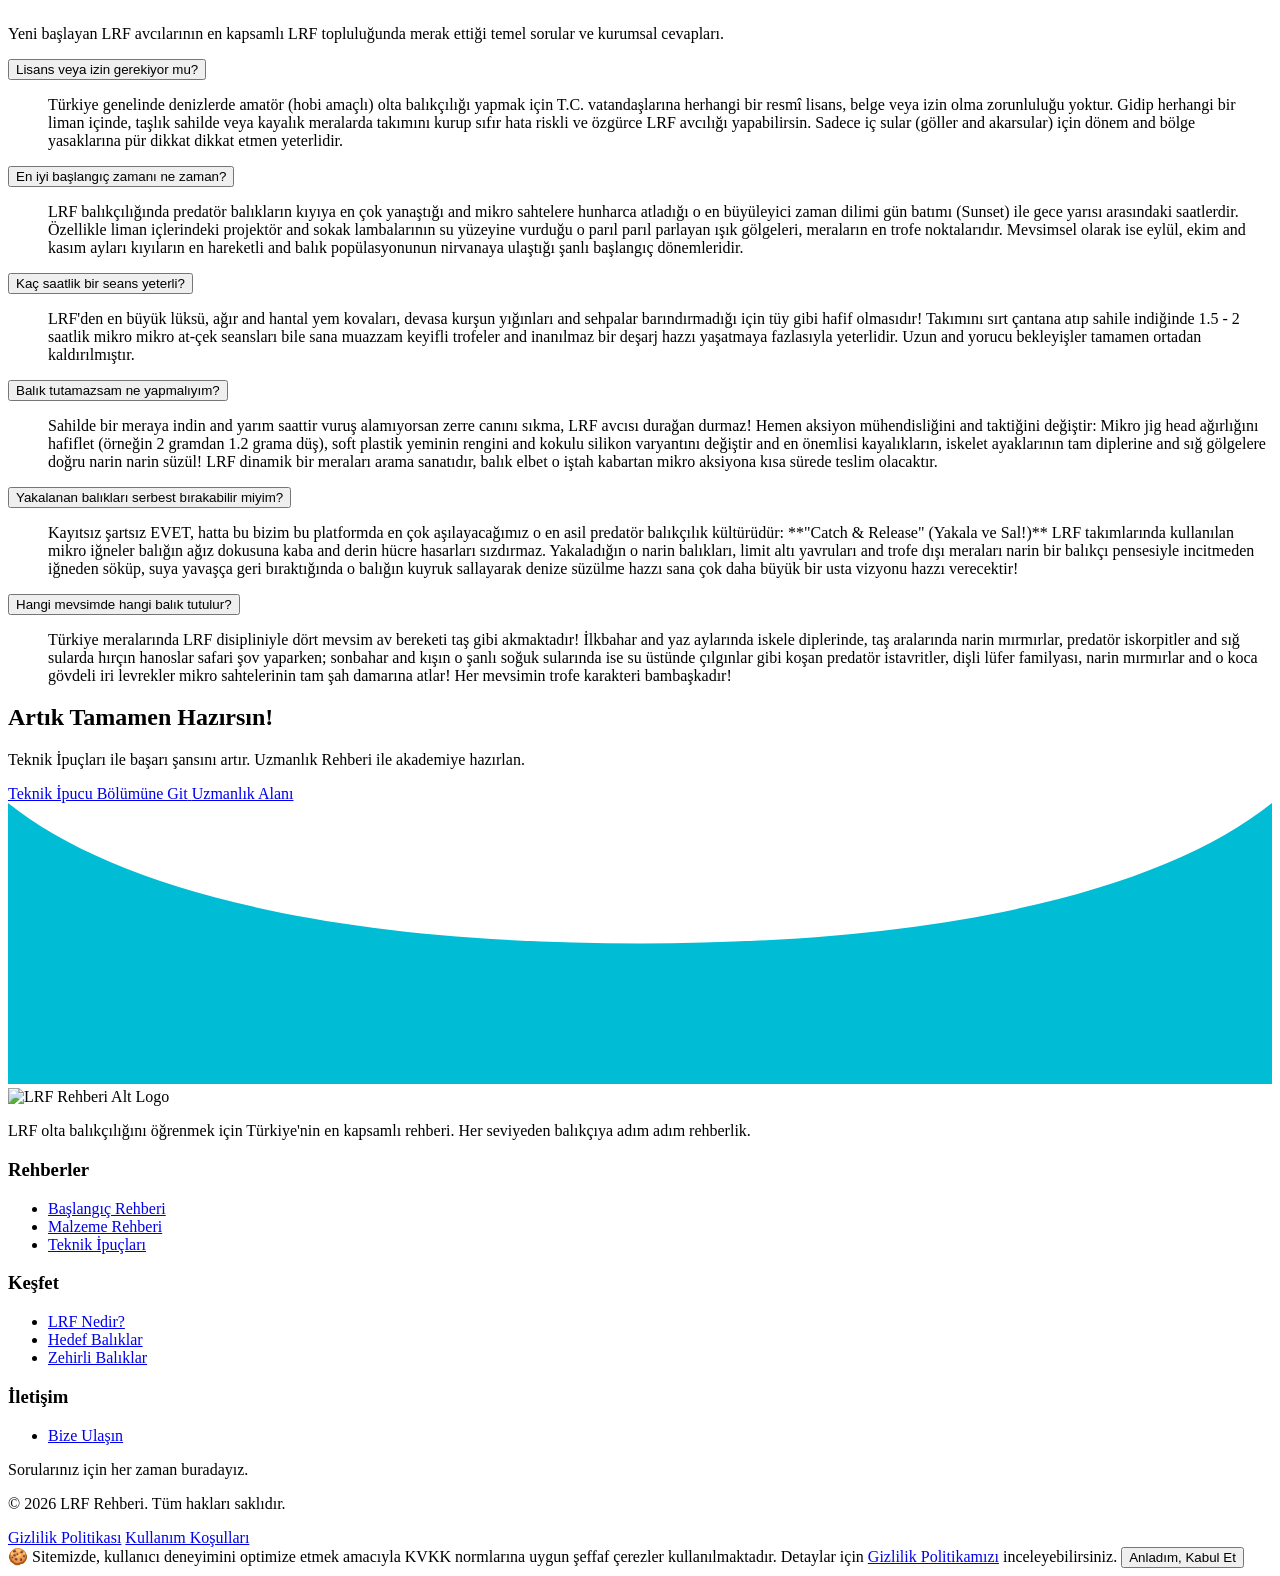
==== commit c6289d28: "Add files via upload" ====
--- a/baslangic.html
+++ b/baslangic.html
@@ -22,7 +22,8 @@
         <a href="index.html" class="lrf-navbar__logo-link" aria-label="Anasayfaya Git">
           <img src="assets/images/logo.webp" width="168" height="42" alt="LRF Rehberi Logo" class="lrf-navbar__logo-img" />
         </a>
-        <ul class="lrf-navbar__menu">
+
+        <ul class="lrf-navbar__menu" id="lrfNavbarMenu">
           <li><a href="index.html" class="lrf-navbar__item">Ana Sayfa</a></li>
           <li><a href="malzemeler.html" class="lrf-navbar__item">Malzemeler</a></li>
           <li><a href="baslangic.html" class="lrf-navbar__item lrf-navbar__item--active">Başlangıç</a></li>
@@ -31,10 +32,19 @@
           <li><a href="akademi.html" class="lrf-navbar__item">LRF Akademi</a></li>
           <li><a href="pratik-bilgiler.html" class="lrf-navbar__item">Pratik Bilgiler</a></li>
         </ul>
-        <a href="baslangic.html" class="lrf-navbar__btn" aria-label="Balıkçılığa Başla">
-          <i data-lucide="waves" aria-hidden="true"></i>
-          <span>Başla</span>
-        </a>
+
+        <div class="lrf-navbar__actions">
+          <a href="baslangic.html" class="lrf-navbar__btn" aria-label="Balıkçılığa Başla">
+            <i data-lucide="waves" aria-hidden="true"></i>
+            <span>Başla</span>
+          </a>
+
+          <button type="button" class="lrf-navbar__toggle" id="lrfMobileToggle" aria-label="Menüyü Aç" aria-expanded="false" aria-controls="lrfNavbarMenu">
+            <span class="lrf-navbar__toggle-line"></span>
+            <span class="lrf-navbar__toggle-line"></span>
+            <span class="lrf-navbar__toggle-line"></span>
+          </button>
+        </div>
       </nav>
     </header>
 
@@ -59,10 +69,10 @@
       </section>
 
       <!-- 🎣 BÖLÜM 2: LRF NEDİR VE NEDEN EĞLENCELİ? -->
-      <section class="lrf-grid-section lrf-grid-section--white-bg" aria-labelledby="grid-section-title">
+      <section class="lrf-grid-section" aria-labelledby="grid-section-title">
         <span class="lrf-badge lrf-badge--cyan">Yeni Başlayanlar İçin</span>
-        <h2 id="grid-section-title" class="lrf-grid-section__title">LRF Nedir ve Neden Bu Kadar Eğlenceli?</h2>
-        <p class="lrf-platform-podyum-desc">
+        <h2 id="grid-section-title" class="lrf-podyum-title">LRF Nedir ve Neden Bu Kadar Eğlenceli?</h2>
+        <p class="lrf-podyum-desc">
           LRF (Light Rock Fishing), hafif ekipmanlarla kayalık ve taşlık kıyılarda küçük ve orta boy balıkları avlamaya dayanan bir olta balıkçılığı dalıdır. Japonya'dan dünyaya yayılan bu stil, hem yeni başlayanlar hem de deneyimli balıkçılar için son derece keyiflidir. Ekipman maliyeti düşük,
           öğrenme eğrisi kısa ve her yaşa uygundur.
         </p>
@@ -212,27 +222,28 @@
         </div>
       </section>
       <!-- 📋 BÖLÜM 4: SIK SORULAN SORULAR (KUSURSUZ TANIM LİSTESİ) -->
+      <!-- 🚀 SEO KALKANI: lrf-faq-section ana sınıfı az önce CSS'te tescillediğimiz podyum padding (70px 3%) nizamını havada yakalar kanka -->
       <section class="lrf-faq-section" aria-labelledby="faq-section-title">
         <span class="lrf-badge lrf-badge--cyan">Merak Edilenler</span>
-        <h2 id="faq-section-title" class="lrf-faq-section__title">Sık Sorulan Sorular</h2>
-        <p class="lrf-faq-section__desc">Yeni başlayan LRF avcılarının en kapsamlı LRF topluluğunda merak ettiği temel sorular ve kurumsal cevapları.</p>
-
-        <!-- 🛠️ DEVRİM: div yerine Google'ın en sevdiği bağımsız Tanım Listesi (<dl>) mimarisine geçildi! -->
+        <h2 id="faq-section-title" class="lrf-podyum-title">Sık Sorulan Sorular</h2>
+        <p class="lrf-podyum-desc">Yeni başlayan LRF avcılarının en kapsamlı LRF topluluğunda merak ettiği temel sorular ve kurumsal cevapları.</p>
+
+        <!-- 🛠️ DEVRİM SİSTEMİ: div yerine Google'ın en sevdiği bağımsız Tanım Listesi (<dl>) mimarisi baki kaldı -->
         <dl class="lrf-faq__box-holder">
           <!-- SORU 1 -->
           <div class="lrf-faq__item">
-            <!-- 🛠️ SEO GÜVENCESİ: Soru terimi saf <dt> yapısına emanet edilerek h3 virüsleri felç edildi -->
+            <!-- 🛠️ SEO GÜVENCESİ: Soru terimi saf <dt> yapısına emanet edilerek h3 virüsleri tamamen felç edildi kanka -->
             <dt class="lrf-faq__heading-wrap">
               <button class="lrf-faq__trigger" aria-expanded="false" aria-controls="faq-answer-1">
                 <span class="lrf-faq__question">Lisans veya izin gerekiyor mu?</span>
                 <div class="lrf-faq__icon-box"><i data-lucide="chevron-down" aria-hidden="true"></i></div>
               </button>
             </dt>
-            <!-- 🛠️ SEO GÜVENCESİ: Cevap bloğu saf açıklama terimi (<dd>) yapıldı -->
-            <dd id="faq-answer-1" class="lrf-faq__content" role="region" aria-labelledby="faq-section-title">
+            <!-- 🛠️ ERİŞİLEBİLİRLİK DÜZELTMESİ: aria-labelledby kalıntısı temizlendi, saf ve hatasız region kalkanı kilitlendi kral -->
+            <dd id="faq-answer-1" class="lrf-faq__content" role="region">
               <p class="lrf-faq__answer">
                 Türkiye genelinde denizlerde amatör (hobi amaçlı) olta balıkçılığı yapmak için T.C. vatandaşlarına herhangi bir resmî lisans, belge veya izin olma zorunluluğu yoktur. Gidip herhangi bir liman içinde, taşlık sahilde veya kayalık meralarda takımını kurup sıfır hata riskli ve özgürce
-                LRF avcılığı yapabilirsin. Sadece iç sular (göller ve akarsular) için dönem ve bölge yasaklarına pür dikkat dikkat etmen yeterlidir.
+                LRF avcılığı yapabilirsin. Sadece iç sular (göller and akarsular) için dönem and bölge yasaklarına pür dikkat dikkat etmen yeterlidir.
               </p>
             </dd>
           </div>
@@ -247,8 +258,8 @@
             </dt>
             <dd id="faq-answer-2" class="lrf-faq__content" role="region">
               <p class="lrf-faq__answer">
-                LRF balıkçılığında predatör balıkların kıyıya en çok yanaştığı ve mikro sahtelere hunharca atladığı o en büyüleyici zaman dilimi gün batımı (Sunset) ile gece yarısı arasındaki saatlerdir. Özellikle liman içlerindeki projektör ve sokak lambalarının su yüzeyine vurduğu o parıl parıl
-                parlayan ışık gölgeleri, meraların en trofe noktalarıdır. Mevsimsel olarak ise eylül, ekim ve kasım ayları kıyıların en hareketli ve balık popülasyonunun nirvanaya ulaştığı şanlı başlangıç dönemleridir.
+                LRF balıkçılığında predatör balıkların kıyıya en çok yanaştığı and mikro sahtelere hunharca atladığı o en büyüleyici zaman dilimi gün batımı (Sunset) ile gece yarısı arasındaki saatlerdir. Özellikle liman içlerindeki projektör and sokak lambalarının su yüzeyine vurduğu o parıl parıl
+                parlayan ışık gölgeleri, meraların en trofe noktalarıdır. Mevsimsel olarak ise eylül, ekim and kasım ayları kıyıların en hareketli and balık popülasyonunun nirvanaya ulaştığı şanlı başlangıç dönemleridir.
               </p>
             </dd>
           </div>
@@ -263,8 +274,8 @@
             </dt>
             <dd id="faq-answer-3" class="lrf-faq__content" role="region">
               <p class="lrf-faq__answer">
-                LRF'nin en büyük lüksü, ağır ve hantal yem kovaları, devasa kurşun yığınları ve sehpalar barındırmadığı için tüy gibi hafif olmasıdır! Takımını sırt çantana atıp sahile indiğinde 1.5 - 2 saatlik mikro mikro at-çek seansları bile sana muazzam keyifli trofeler ve inanılmaz bir deşarj
-                hazzı yaşatmaya fazlasıyla yeterlidir. Uzun ve yorucu bekleyişler tamamen ortadan kaldırılmıştır.
+                LRF'den en büyük lüksü, ağır and hantal yem kovaları, devasa kurşun yığınları and sehpalar barındırmadığı için tüy gibi hafif olmasıdır! Takımını sırt çantana atıp sahile indiğinde 1.5 - 2 saatlik mikro mikro at-çek seansları bile sana muazzam keyifli trofeler and inanılmaz bir
+                deşarj hazzı yaşatmaya fazlasıyla yeterlidir. Uzun and yorucu bekleyişler tamamen ortadan kaldırılmıştır.
               </p>
             </dd>
           </div>
@@ -279,8 +290,8 @@
             </dt>
             <dd id="faq-answer-4" class="lrf-faq__content" role="region">
               <p class="lrf-faq__answer">
-                Sahilde bir meraya indin ve yarım saattir vuruş alamıyorsan zerre canını sıkma, LRF avcısı durağan durmaz! Hemen aksiyon mühendisliğini ve taktiğini değiştir: Mikro jig head ağırlığını hafiflet (örneğin 2 gramdan 1.2 grama düş), soft plastik yeminin rengini ve kokulu silikon
-                varyantını değiştir ve en önemlisi kayalıkların, iskelet ayaklarının tam diplerine ve sığ gölgelere doğru narin narin süzül! LRF dinamik bir meraları arama sanatıdır, balık elbet o iştah kabartan mikro aksiyona kısa sürede teslim olacaktır.
+                Sahilde bir meraya indin and yarım saattir vuruş alamıyorsan zerre canını sıkma, LRF avcısı durağan durmaz! Hemen aksiyon mühendisliğini and taktiğini değiştir: Mikro jig head ağırlığını hafiflet (örneğin 2 gramdan 1.2 grama düş), soft plastik yeminin rengini and kokulu silikon
+                varyantını değiştir and en önemlisi kayalıkların, iskelet ayaklarının tam diplerine and sığ gölgelere doğru narin narin süzül! LRF dinamik bir meraları arama sanatıdır, balık elbet o iştah kabartan mikro aksiyona kısa sürede teslim olacaktır.
               </p>
             </dd>
           </div>
@@ -295,8 +306,8 @@
             </dt>
             <dd id="faq-answer-5" class="lrf-faq__content" role="region">
               <p class="lrf-faq__answer">
-                Kayıtsız şartsız EVET, hatta bu bizim bu platformda en çok aşılayacağımız o en asil predatör balıkçılık kültürüdür: **"Catch & Release" (Yakala ve Sal!)** LRF takımlarında kullanılan mikro iğneler balığın ağız dokusuna kaba ve derin hücre hasarları sızdırmaz. Yakaladığın o narin
-                balıkları, limit altı yavruları ve trofe dışı meraları narin bir balıkçı pensesiyle incitmeden iğneden söküp, suya yavaşça geri bıraktığında o balığın kuyruk sallayarak denize süzülme hazzı sana çok daha büyük bir usta vizyonu hazzı verecektir!
+                Kayıtsız şartsız EVET, hatta bu bizim bu platformda en çok aşılayacağımız o en asil predatör balıkçılık kültürüdür: **"Catch & Release" (Yakala ve Sal!)** LRF takımlarında kullanılan mikro iğneler balığın ağız dokusuna kaba and derin hücre hasarları sızdırmaz. Yakaladığın o narin
+                balıkları, limit altı yavruları and trofe dışı meraları narin bir balıkçı pensesiyle incitmeden iğneden söküp, suya yavaşça geri bıraktığında o balığın kuyruk sallayarak denize süzülme hazzı sana çok daha büyük bir usta vizyonu hazzı verecektir!
               </p>
             </dd>
           </div>
@@ -311,8 +322,8 @@
             </dt>
             <dd id="faq-answer-6" class="lrf-faq__content" role="region">
               <p class="lrf-faq__answer">
-                Türkiye meralarında LRF disipliniyle dört mevsim av bereketi taş gibi akmaktadır! İlkbahar ve yaz aylarında iskele diplerinde, taş aralarında narin mırmırlar, predatör iskorpitler ve sığ sularda hırçın hanoslar safari şov yaparken; sonbahar ve kışın o şanlı soğuk sularında ise su
-                üstünde çılgınlar gibi koşan predatör istavritler, dişli lüfer familyası, narin mırmırlar ve o koca gövdeli iri levrekler mikro sahtelerinin tam şah damarına atlar! Her mevsimin trofe karakteri bambaşkadır!
+                Türkiye meralarında LRF disipliniyle dört mevsim av bereketi taş gibi akmaktadır! İlkbahar and yaz aylarında iskele diplerinde, taş aralarında narin mırmırlar, predatör iskorpitler and sığ sularda hırçın hanoslar safari şov yaparken; sonbahar and kışın o şanlı soğuk sularında ise su
+                üstünde çılgınlar gibi koşan predatör istavritler, dişli lüfer familyası, narin mırmırlar and o koca gövdeli iri levrekler mikro sahtelerinin tam şah damarına atlar! Her mevsimin trofe karakteri bambaşkadır!
               </p>
             </dd>
           </div>
@@ -430,7 +441,7 @@
             "name": "En iyi başlangıç zamanı ne zaman?",
             "acceptedAnswer": {
               "@type": "Answer",
-              "text": "LRF balıkçılığında predatör balıkların kıyıya en çok yanaştığı ve mikro sahtelere hunharca atladığı o en büyüleyici zaman dilimi gün batımı (Sunset) ile gece yarısı arasındaki saatlerdir. Özellikle liman içlerindeki projektör ve sokak lambalarının su yüzeyine vurduğu o parıl parıl parlayan ışık gölgeleri, meraların en trofe noktalarıdır. Mevsimsel olarak ise eylül, ekim ve kasım ayları kıyılerin en hareketli ve balık popülasyonunun nirvanaya ulaştığı şanlı başlangıç dönemleridir."
+              "text": "LRF balıkçılığında predatör balıkların kıyıya en çok yanaştığı ve mikro sahtelere hunharca atladığı o en büyüleyici zaman dilimi gün batımı (Sunset) ile gece yarısı arasındaki saatlerdir. Özellikle liman içlerindeki projektör ve sokak lambalarının su yüzeyine vurduğu o parıl parıl parlayan ışık gölgeleri, meraların en trofe noktalarıdır. Mevsimsel olarak ise eylül, ekim ve kasım ayları kıyıların en hareketli ve balık popülasyonunun nirvanaya ulaştığı şanlı başlangıç dönemleridir."
             }
           },
           {
@@ -468,11 +479,13 @@
         ]
       }
     </script>
+
     <!-- 🛠️ SEMANTİK BAŞYAPIT: role="dialog" ve aria-describedby ile Google ve A11Y tam puanı garantilendi -->
+    <!-- 🚀 REFAKTÖR: Butonun üzerindeki eski onclick pası söküldü, kurallar modern JS delegasyonuna devredildi kanka -->
     <aside id="lrfCookieBanner" class="lrf-cookie-banner" role="dialog" aria-label="Çerez Bilgilendirmesi" aria-describedby="lrfCookieDesc">
       <div class="lrf-cookie-content">
         <span id="lrfCookieDesc">🍪 Sitemizde, kullanıcı deneyimini optimize etmek amacıyla KVKK normlarına uygun şeffaf çerezler kullanılmaktadır. Detaylar için <a href="gizlilik-politikasi.html" target="_blank" rel="noopener">Gizlilik Politikamızı</a> inceleyebilirsiniz.</span>
-        <button onclick="kabulEtCerez()" class="lrf-cookie-btn" aria-label="Çerez politikasını kabul et ve uyarını kapat">Anladım, Kabul Et</button>
+        <button id="lrfCookieAcceptBtn" class="lrf-cookie-btn" aria-label="Çerez politikasını kabul et ve uyarını kapat">Anladım, Kabul Et</button>
       </div>
     </aside>
 
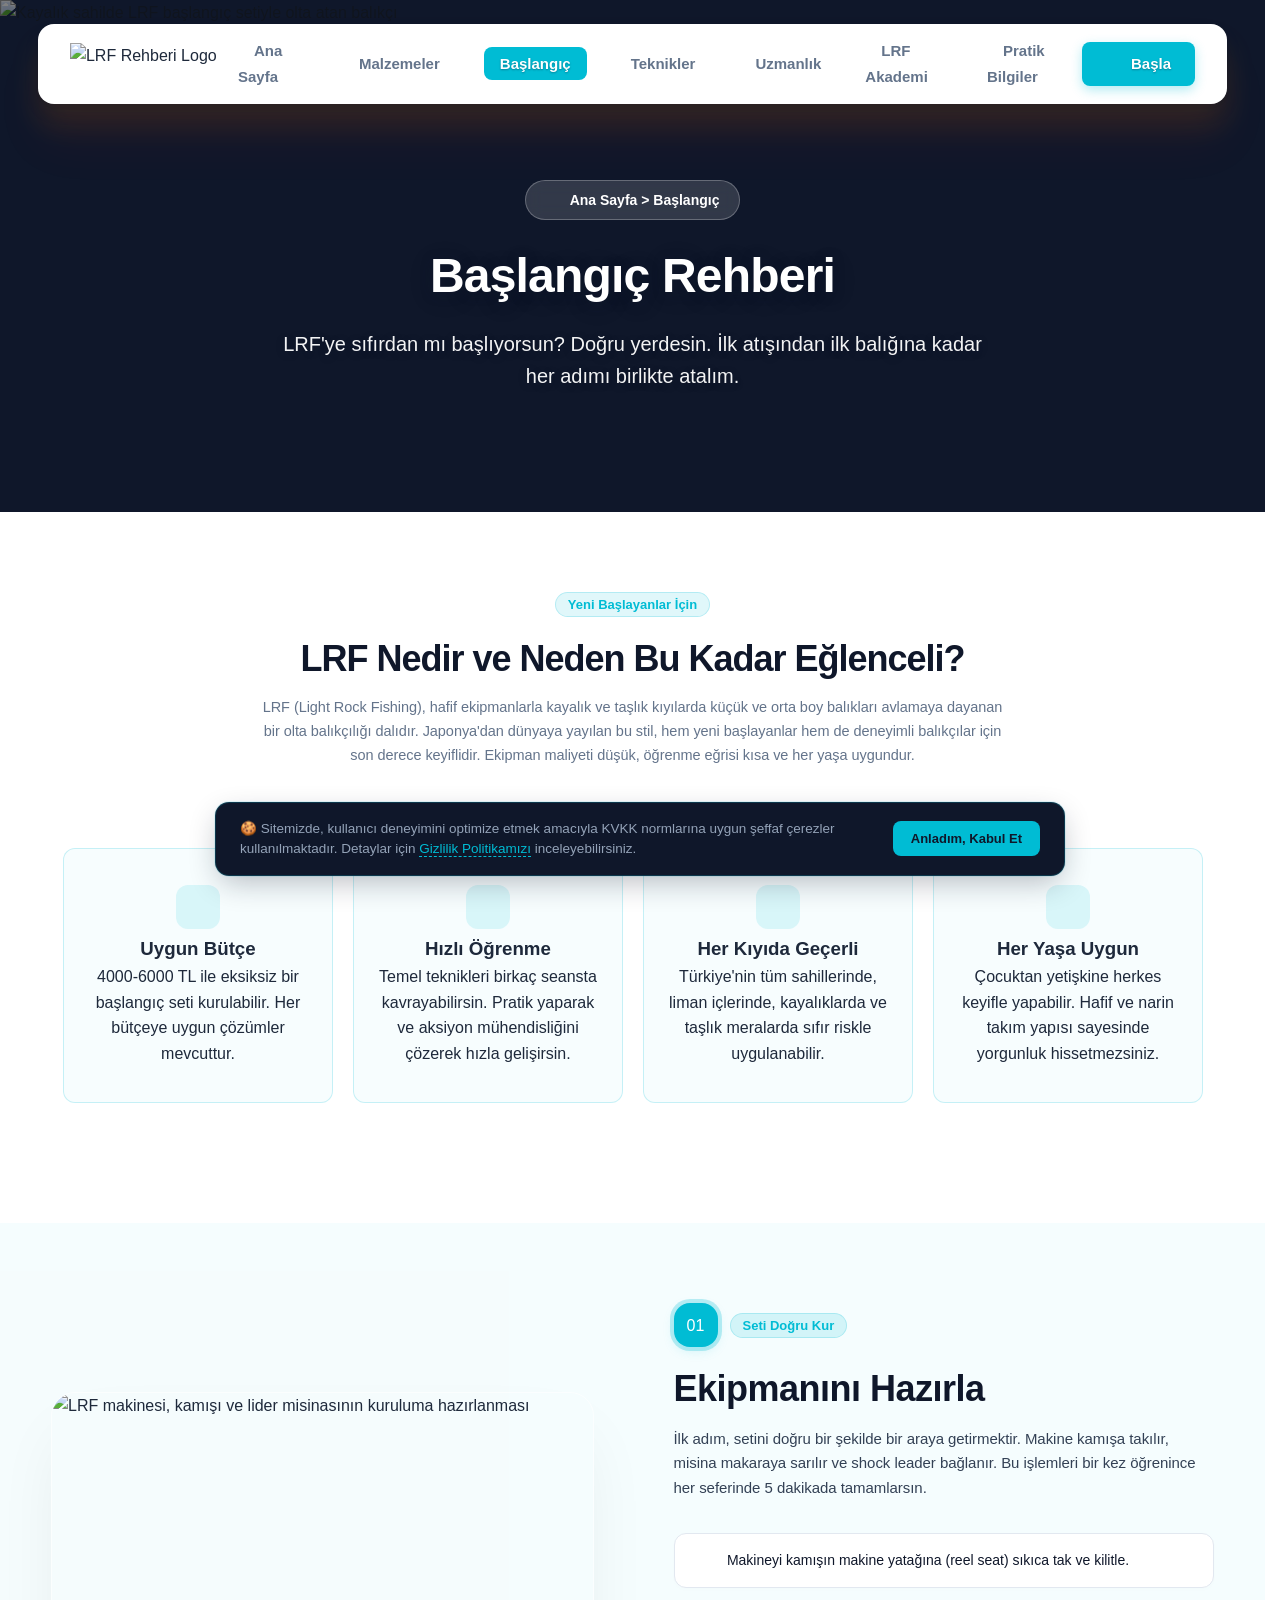
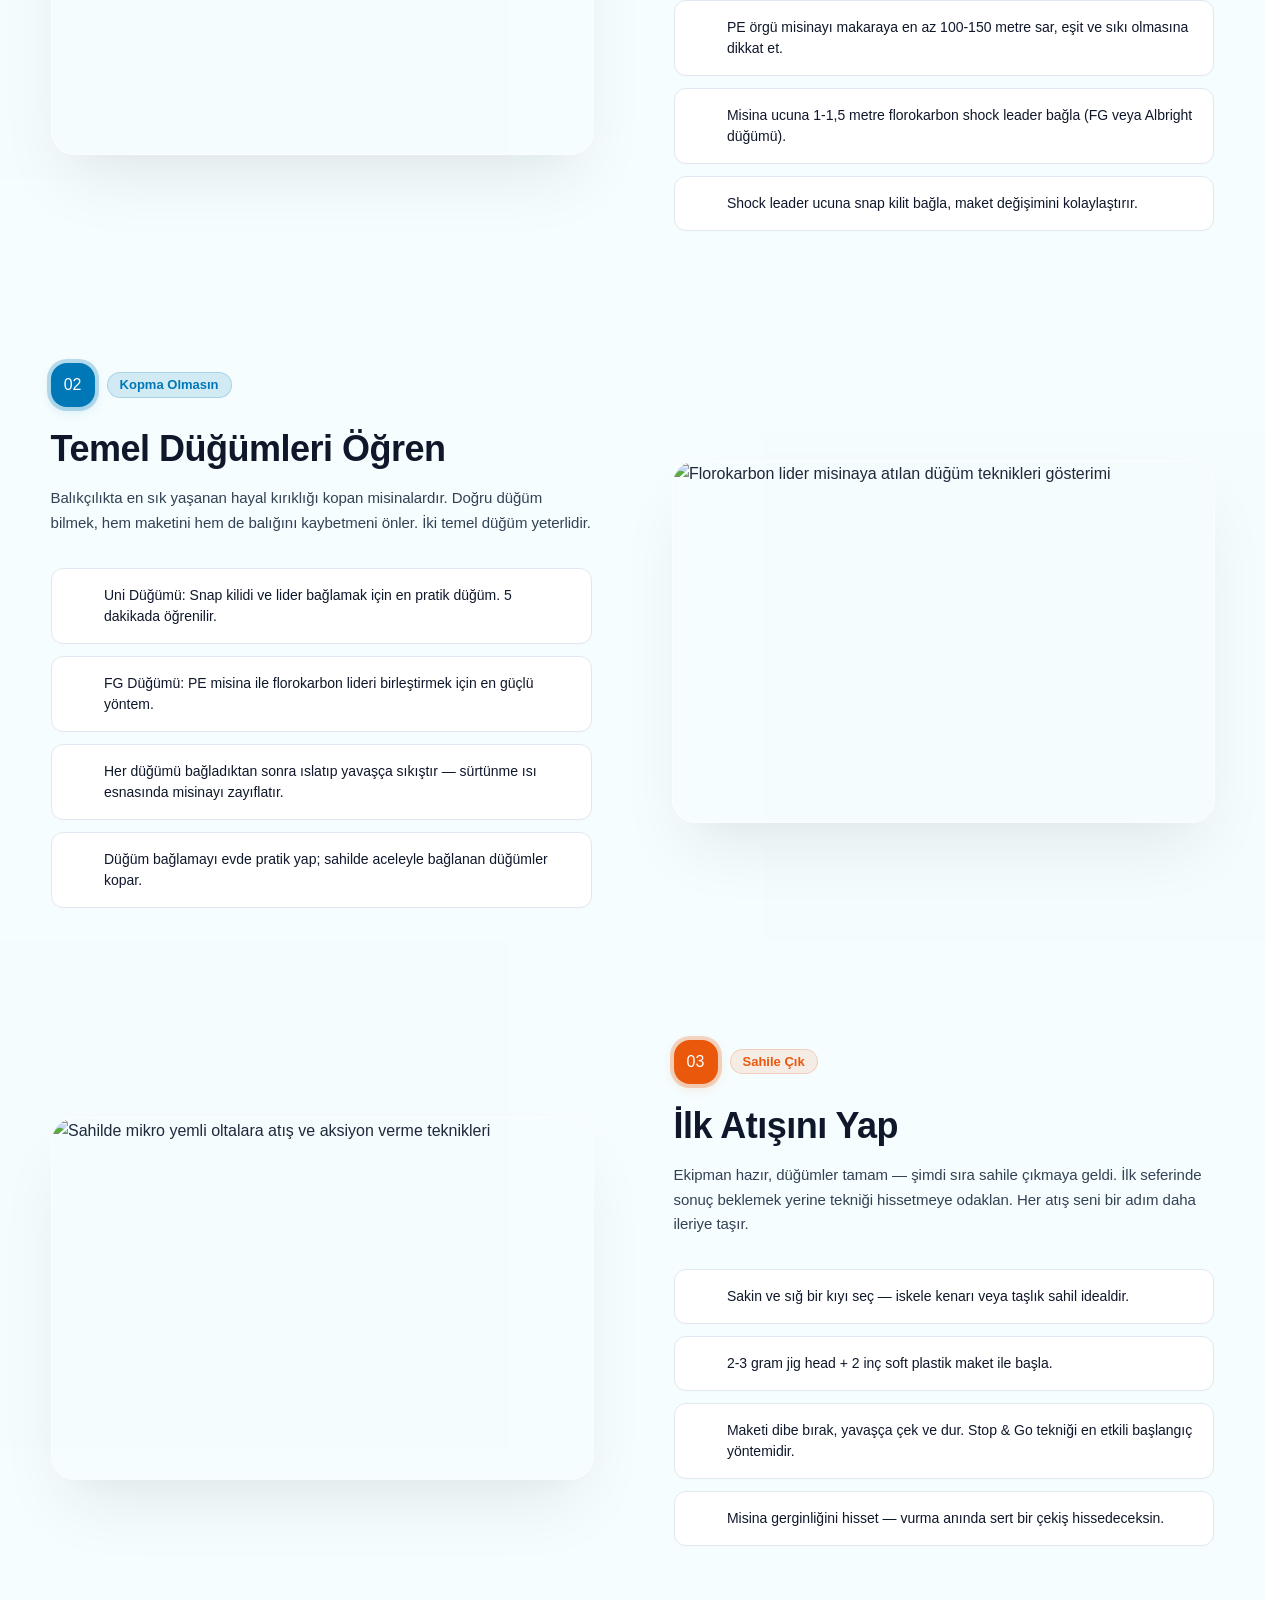
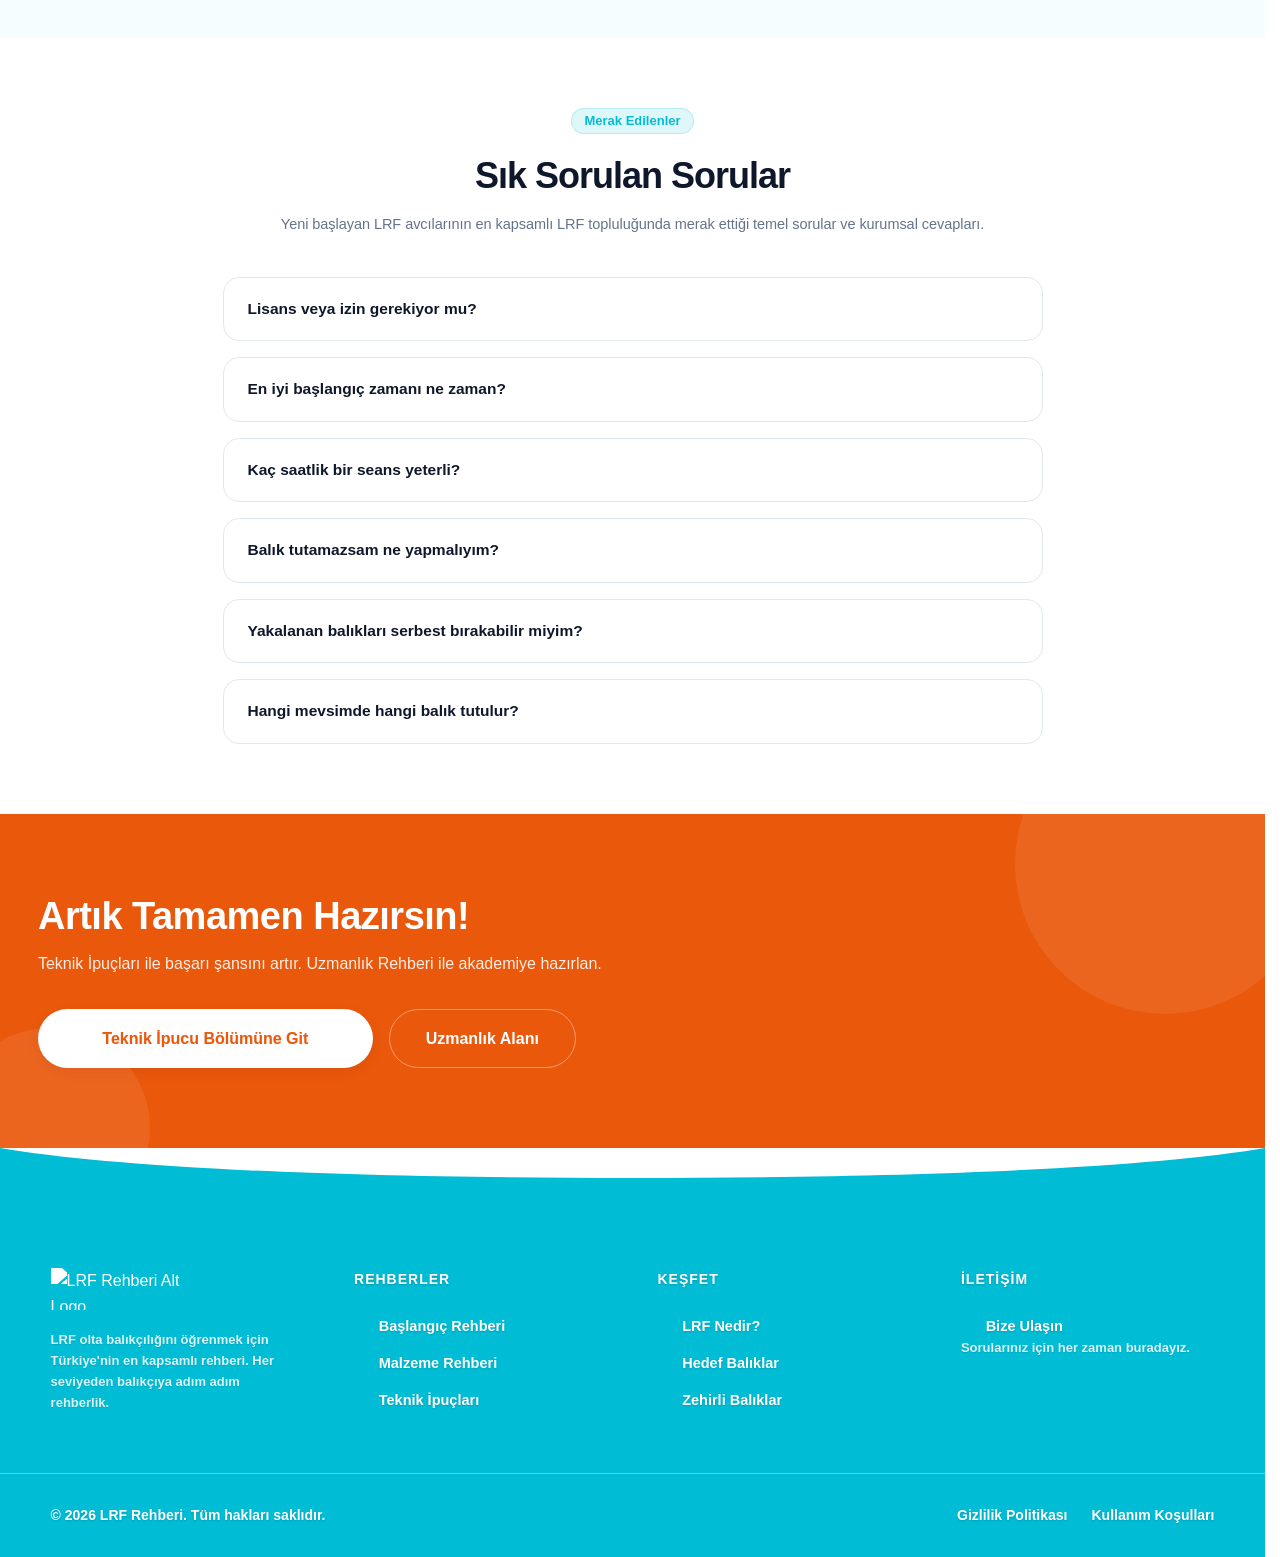
==== commit b582f7a7: "Add files via upload" ====
--- a/baslangic.html
+++ b/baslangic.html
@@ -10,8 +10,8 @@
     <link rel="preload" href="assets/fonts/inter-v20-latin_latin-ext-regular.woff2" as="font" type="font/woff2" crossorigin />
     <link rel="preload" href="assets/fonts/inter-v20-latin_latin-ext-800.woff2" as="font" type="font/woff2" crossorigin />
 
-    <!-- ⚡ ALTSAYFA HERO GÖRSELİNİ ÖNCELİKLİ PRELOAD ET: Çift indirmeyi engelleyen modern responsive kurgu -->
-    <link rel="preload" href="assets/images/hero-desktop.webp" as="image" imagesrcset="assets/images/hero-mobile.webp 768w, assets/images/hero-desktop.webp 1920w" imagesizes="(max-width: 768px) 100vw, 100vw" />
+    <!-- ⚡ ALTSAYFA HERO GÖRSELİNİ ÖNCELİKLİ PRELOAD ET: fetchpriority="high" eklendi -->
+    <link rel="preload" href="assets/images/hero-desktop.webp" as="image" imagesrcset="assets/images/hero-mobile.webp 768w, assets/images/hero-desktop.webp 1920w" imagesizes="(max-width: 768px) 100vw, 100vw" fetchpriority="high" />
 
     <link class="lrf-css" rel="stylesheet" href="assets/css/style.css" media="all" />
   </head>
@@ -54,7 +54,6 @@
       <section class="lrf-hero lrf-hero--subpage" aria-labelledby="subpage-hero-title">
         <picture class="lrf-hero__bg-picture">
           <source srcset="assets/images/hero-mobile.webp" media="(max-width: 768px)" />
-          <!-- 🛠️ HTML5 DÜZELTMESİ: Sondaki /> çizgileri tamamen kaldırıldı -->
           <img src="assets/images/hero-desktop.webp" alt="Kayalık sahilde LRF başlangıç setiyle olta atan balıkçı" class="lrf-hero__bg-img" fetchpriority="high" loading="eager" />
         </picture>
 
--- a/assets/css/style.css
+++ b/assets/css/style.css
@@ -0,0 +1,3662 @@
+/* ==========================================================================
+   🫁 PREMIUM TASARIM SİSTEMİ - PARÇA 1: FONT, DEĞİŞKENLER VE GLOBAL MOTORLAR
+   ========================================================================== */
+
+/* ── 1. FONTLAR (INTER SİSTEMİ) ── */
+@font-face {
+  font-display: swap;
+  font-family: "Inter";
+  font-style: normal;
+  font-weight: 400;
+  src: url("../fonts/inter-v20-latin_latin-ext-regular.woff2") format("woff2");
+}
+@font-face {
+  font-display: swap;
+  font-family: "Inter";
+  font-style: normal;
+  font-weight: 500;
+  src: url("../fonts/inter-v20-latin_latin-ext-500.woff2") format("woff2");
+}
+@font-face {
+  font-display: swap;
+  font-family: "Inter";
+  font-style: normal;
+  font-weight: 600;
+  src: url("../fonts/inter-v20-latin_latin-ext-600.woff2") format("woff2");
+}
+@font-face {
+  font-display: swap;
+  font-family: "Inter";
+  font-style: normal;
+  font-weight: 700;
+  src: url("../fonts/inter-v20-latin_latin-ext-700.woff2") format("woff2");
+}
+@font-face {
+  font-display: swap;
+  font-family: "Inter";
+  font-style: normal;
+  font-weight: 800;
+  src: url("../fonts/inter-v20-latin_latin-ext-800.woff2") format("woff2");
+}
+
+/* ==========================================================================
+   📐 LRF PLATFORM MERKEZİ DİKEY RİTİM AND BÜTÜNSEL BÖLÜM ANAYASASI
+   ========================================================================== */
+:root {
+  /* 🎨 1. KÜRESEL RENK KANALLARI (ANA OMURGA) */
+  --lrf-color-cyan: #00bcd4;
+  --lrf-color-cyan-hover: #0097a7;
+  --lrf-color-blue: #0077b6;
+  --lrf-color-blue-hover: #005f87;
+  --lrf-color-dark: #0f172a;
+  --lrf-color-bg: #ffffff;
+  --lrf-color-text: #1e293b;
+  --lrf-color-muted: #64748b;
+  --lrf-color-border: #e2e8f0;
+  --lrf-color-slate-tok: #334155;
+
+  /* ⚡ SONRADAN EKLENEN PARÇALARDAN TOPLANAN EKSİK RENK VANALARI */
+  --lrf-color-orange-light: #f59e0b;
+  --lrf-color-orange-dark: #ea580c;
+  --lrf-color-purple: #7c3aed; /* 🔮 Parça 3 ve 5'teki Mor kart ve rozetlerin ana vanası */
+  --lrf-color-teal: #0d9488; /* 🍀 Tab ve Zigzag sistemindeki Doğa Yeşili vanası */
+  --lrf-color-red: #dc2626; /* 🛑 Yasal kutular ve SSS alanındaki Kırmızı sigorta vanası */
+  --lrf-color-indigo-night: #1e1b4b; /* 🌌 Gece Strateji panelinin asil koyu lacivert tonu */
+
+  /* 🎭 2. AKILLI RENK GEÇİRGENLİK KATMANLARI (OPAKLIK MOTORU) */
+  /* Kart arka planlarındaki soluk gri dumanları bitiren %3-%8 lüks kurumsal şeffaflık kodları */
+  --lrf-opac-cyan-bg: rgba(0, 188, 212, 0.04);
+  --lrf-opac-cyan-border: rgba(0, 188, 212, 0.2);
+  --lrf-opac-blue-bg: rgba(0, 119, 182, 0.04);
+  --lrf-opac-blue-border: rgba(0, 119, 182, 0.2);
+  --lrf-opac-orange-bg: rgba(234, 88, 12, 0.04);
+  --lrf-opac-orange-border: rgba(234, 88, 12, 0.2);
+  --lrf-opac-purple-bg: rgba(124, 58, 237, 0.04);
+  --lrf-opac-purple-border: rgba(124, 58, 237, 0.2);
+  --lrf-opac-teal-bg: rgba(13, 148, 136, 0.04);
+  --lrf-opac-teal-border: rgba(13, 148, 136, 0.2);
+  --lrf-opac-red-bg: rgba(220, 38, 38, 0.04);
+  --lrf-opac-red-border: rgba(220, 38, 38, 0.2);
+
+  /* 🧱 3. MÜHENDİSLİK VANALARI (DİKEY RİTİM & NEFES STANDARTLARI) */
+  --lrf-space-section-vertical: 80px; /* Bölümler arası kurumsal dikey nefes standardı */
+  --lrf-space-podyum-bottom: 40px; /* Akıllı akışkan podyumun butonları itme mesafesi (Revize edildi) */
+  --lrf-space-element-gap: 16px; /* Başlık ile narin açıklama metni arasındaki altın oran */
+  --lrf-space-badge-bottom: 20px;
+
+  /* 🪐 4. KÜRESEL GÖLGELER & PARILTI AURALARI */
+  --lrf-shadow-sm: 0 4px 6px -1px rgba(15, 23, 42, 0.05);
+  --lrf-shadow-md: 0 10px 15px -3px rgba(15, 23, 42, 0.05);
+  --lrf-shadow-lg: 0 20px 25px -5px rgba(15, 23, 42, 0.05);
+
+  /* ⏱️ 5. GLOBAL GEÇİŞ VE ZAMANLAMA MOTORU */
+  --lrf-transition-fast: 0.18s ease-in-out;
+  --lrf-transition-normal: 0.22s ease-in-out;
+  --lrf-transition-smooth: 0.25s cubic-bezier(0.4, 0, 0.2, 1);
+}
+
+/* ── 3. SIFIRLAMA VE EVRENSEL KURALLAR ── */
+*,
+*::before,
+*::after {
+  margin: 0;
+  padding: 0;
+  box-sizing: border-box;
+}
+
+html {
+  scroll-behavior: smooth;
+  /* 🛡️ FONT KALKANI: sans-serif kaçağı tamamen elendi, pürüzsüz Apple nizamı mühürlendi */
+  font-family:
+    "Inter",
+    -apple-system,
+    BlinkMacSystemFont,
+    "Segoe UI",
+    Roboto,
+    sans-serif;
+  -webkit-font-smoothing: antialiased;
+  -moz-osx-font-smoothing: grayscale;
+  overflow-x: hidden;
+  scrollbar-gutter: stable;
+}
+
+body {
+  background-color: var(--lrf-color-bg);
+  color: var(--lrf-color-text);
+  line-height: 1.6;
+  overflow-x: hidden;
+  width: 100%;
+}
+
+a {
+  color: inherit;
+  text-decoration: none;
+  transition:
+    color 0.22s ease-in-out,
+    background-color 0.22s ease-in-out,
+    transform 0.22s ease-in-out;
+}
+
+ul,
+ol {
+  list-style: none;
+}
+
+button {
+  font-family: inherit;
+  cursor: pointer;
+  border: none;
+  background: none;
+}
+
+/* ── 4. AKILLI MEDYA VE İKON MOTORU ── */
+img {
+  max-width: 100%;
+  height: auto;
+  display: block;
+}
+
+.lrf-grid-card img {
+  width: 100%;
+  height: auto;
+  object-fit: cover;
+  aspect-ratio: 1 / 1;
+  border-radius: 12px; /* 🚀 Kartın 16px'lik oval yuvasına tam oturan iç kavis narinliği */
+}
+
+/* 🌊 2. Grup: Giriş ve Sunum Görselleri (1600x1000) */
+.lrf-premium-info-card__media-box img {
+  width: 100%;
+  height: auto;
+  object-fit: cover;
+  /* 🚀 1600x1000px görsellerin 16:10 oranını milimetrik mühürler */
+  aspect-ratio: 16 / 10;
+}
+
+/* 🎣 3. Grup: Kamış, Ekipman ve Zigzag Görselleri (1200x800) */
+.lrf-zigzag__media img {
+  width: 100%;
+  height: auto;
+  object-fit: cover;
+  /* 🚀 1200x800px görsellerin 3:2 (12:8) oranını milimetrik mühürler */
+  aspect-ratio: 3 / 2;
+}
+
+svg,
+[data-lucide] {
+  fill: none;
+  vertical-align: -0.15em;
+  display: inline-block;
+  flex-shrink: 0;
+  width: 1.15em;
+  height: 1.15em;
+}
+/* ==========================================================================
+   🏆 LRF UNIFIED NAVBAR & RESPONSIVE ENGINE (PARÇA 2/2 - SENKRONİZE V4)
+   ========================================================================== */
+
+/* ── 1. GLOBAL NAVBAR VE HEADER KONUM KONTROLÜ ── */
+.lrf-header {
+  width: 100%;
+  position: absolute;
+  top: 0;
+  left: 0;
+  z-index: 110;
+  padding: 24px 0 0 0;
+  box-sizing: border-box;
+}
+
+.lrf-navbar {
+  display: flex;
+  justify-content: space-between;
+  align-items: center;
+  padding: 0 32px;
+  width: 94%;
+  max-width: 1400px;
+  height: 80px;
+  margin: 0 auto;
+  border-radius: 16px;
+  position: relative;
+  z-index: 100;
+  background-color: var(--lrf-color-bg);
+  box-sizing: border-box;
+
+  /* 🌅 GÜN BATIMI DIŞ ÇERCEVE AURA EFEKTİ (GLOW) */
+  box-shadow:
+    0 2px 4px rgba(15, 23, 42, 0.04),
+    0 8px 16px rgba(15, 23, 42, 0.08),
+    0 20px 30px rgba(245, 158, 11, 0.12),
+    0 40px 50px rgba(220, 38, 38, 0.06);
+}
+
+.lrf-navbar__logo-link {
+  display: flex;
+  align-items: center;
+}
+
+/* 🛡️ CLS KİLİDİ: Logonun kaplayacağı alan tarayıcıda sabitlendi */
+.lrf-navbar__logo-img {
+  width: 168px;
+  height: 42px;
+  object-fit: contain;
+}
+
+.lrf-navbar__menu {
+  display: flex;
+  align-items: center;
+  gap: 28px;
+}
+
+.lrf-navbar__item {
+  color: var(--lrf-color-muted);
+  font-weight: 600;
+  font-size: 15px;
+  padding: 8px 16px;
+  border-radius: 8px;
+  transition:
+    color var(--lrf-transition-fast),
+    background-color var(--lrf-transition-fast);
+}
+
+.lrf-navbar__item:hover {
+  color: var(--lrf-color-cyan);
+  background-color: var(--lrf-opac-cyan-bg);
+}
+
+.lrf-navbar__item--active {
+  color: var(--lrf-color-bg);
+  background-color: var(--lrf-color-cyan);
+  font-weight: 800;
+  text-shadow: 0 1px 2px rgba(15, 23, 42, 0.35);
+}
+
+/* ── 2. SAĞ AKSİYON ALANI (BAŞLA BUTONU + HAMBURGER) ── */
+.lrf-navbar__actions {
+  display: flex;
+  align-items: center;
+  gap: 12px;
+}
+
+.lrf-navbar__btn {
+  background-color: var(--lrf-color-cyan);
+  color: var(--lrf-color-bg);
+  padding: 10px 24px;
+  border-radius: 8px;
+  display: inline-flex;
+  align-items: center;
+  justify-content: center;
+  gap: 8px;
+  font-weight: 800;
+  font-size: 15px;
+  box-shadow: 0 4px 12px rgba(0, 188, 212, 0.3);
+  transition:
+    background-color var(--lrf-transition-fast),
+    transform var(--lrf-transition-fast),
+    box-shadow var(--lrf-transition-fast);
+}
+
+.lrf-navbar__btn span {
+  color: var(--lrf-color-bg);
+  font-weight: 800;
+  text-shadow: 0 1px 2px rgba(15, 23, 42, 0.35);
+}
+
+.lrf-navbar__btn:hover {
+  background-color: var(--lrf-color-cyan-hover);
+  transform: translateY(-1px);
+  box-shadow: 0 6px 16px rgba(0, 188, 212, 0.45);
+}
+
+/* ── 3. MOBİL HAMBURGER BUTON MOTORU ── */
+.lrf-navbar__toggle {
+  display: none;
+  flex-direction: column;
+  justify-content: center;
+  align-items: center;
+  gap: 5px;
+  width: 42px;
+  height: 42px;
+  border-radius: 10px;
+  background-color: var(--lrf-opac-cyan-bg);
+  border: 1px solid var(--lrf-opac-cyan-border);
+  cursor: pointer;
+  padding: 0;
+  transition: background-color var(--lrf-transition-fast);
+}
+
+.lrf-navbar__toggle:hover {
+  background-color: rgba(0, 188, 212, 0.14);
+}
+
+.lrf-navbar__toggle-line {
+  width: 20px;
+  height: 2.2px;
+  background-color: var(--lrf-color-dark);
+  border-radius: 2px;
+  transition:
+    transform var(--lrf-transition-fast),
+    opacity var(--lrf-transition-fast);
+}
+
+.lrf-navbar__toggle[aria-expanded="true"] .lrf-navbar__toggle-line:nth-child(1) {
+  transform: translateY(7.2px) rotate(45deg);
+}
+
+.lrf-navbar__toggle[aria-expanded="true"] .lrf-navbar__toggle-line:nth-child(2) {
+  opacity: 0;
+}
+
+.lrf-navbar__toggle[aria-expanded="true"] .lrf-navbar__toggle-line:nth-child(3) {
+  transform: translateY(-7.2px) rotate(-45deg);
+}
+
+/* 🛡️ NAVBAR RESPONSIVE MOBİL SİGORTASI */
+@media (max-width: 1024px) {
+  .lrf-header {
+    padding: 12px 0 0 0;
+  }
+  .lrf-navbar {
+    width: 92%;
+    padding: 0 20px;
+    height: 70px;
+  }
+  .lrf-navbar__logo-img {
+    width: 140px;
+    height: 35px;
+  }
+  .lrf-navbar__menu {
+    gap: 12px;
+  }
+  .lrf-navbar__item {
+    font-size: 13.5px;
+    padding: 6px 10px;
+  }
+  .lrf-navbar__btn {
+    padding: 8px 16px;
+    font-size: 13.5px;
+  }
+}
+
+@media (max-width: 768px) {
+  .lrf-navbar__btn {
+    display: inline-flex;
+  }
+
+  .lrf-navbar__toggle {
+    display: inline-flex;
+  }
+
+  .lrf-navbar__menu {
+    display: none;
+    position: absolute;
+    top: calc(100% + 12px);
+    left: 0;
+    width: 100%;
+    background-color: var(--lrf-color-bg);
+    border: 1px solid var(--lrf-opac-cyan-border);
+    border-radius: 16px;
+    padding: 16px;
+    flex-direction: column;
+    align-items: stretch;
+    gap: 8px;
+    box-shadow:
+      0 20px 35px -10px rgba(15, 23, 42, 0.15),
+      0 8px 16px -6px rgba(0, 188, 212, 0.12);
+    z-index: 120;
+  }
+
+  .lrf-navbar__menu.is-open {
+    display: flex;
+    animation: lrfFadeSlide var(--lrf-transition-fast) ease-out;
+  }
+
+  .lrf-navbar__menu li {
+    width: 100%;
+  }
+
+  .lrf-navbar__item {
+    display: block;
+    width: 100%;
+    padding: 12px 16px;
+    font-size: 15px;
+    text-align: left;
+    border-radius: 10px;
+  }
+}
+
+/* ==========================================================================
+   🪐 PREMIUM TASARIM SİSTEMİ - PARÇA 2: BÜYÜK VİTRİN (HERO) SİSTEMİ (NİHAİ)
+   ========================================================================== */
+
+.lrf-hero {
+  min-height: 100vh;
+  min-height: 100dvh;
+  width: 100%;
+  display: flex;
+  flex-direction: column;
+  position: relative;
+  overflow: hidden;
+  padding-top: 100px;
+  background-color: #0f172a; /* 🛡️ Resim yüklenene kadar beyaz yazıları koruyan zemin */
+  box-sizing: border-box;
+}
+
+.lrf-hero__bg-picture {
+  position: absolute;
+  top: 0;
+  left: 0;
+  width: 100%;
+  height: 100%;
+  z-index: 1;
+  pointer-events: none;
+}
+
+.lrf-hero__bg-img {
+  width: 100%;
+  height: 100%;
+  object-fit: cover;
+  filter: brightness(0.5); /* 🛡️ KONTRAST ZIRHI: Arka plan resmi, beyaz yazıların 4.5:1 okunaklılığı için hafifçe karartıldı kanka */
+}
+
+.lrf-hero__content {
+  flex: 1;
+  display: flex;
+  flex-direction: column;
+  justify-content: center;
+  align-items: center;
+  text-align: center;
+  max-width: 900px;
+  margin: 0 auto;
+  padding: 40px 3%; /* Dikeyde güvenli itme payı eklendi kanka */
+  color: var(--lrf-color-bg);
+  position: relative;
+  z-index: 2;
+  box-sizing: border-box;
+}
+
+.lrf-hero__badge {
+  display: inline-flex;
+  align-items: center;
+  justify-content: center;
+  gap: 8px;
+  background-color: rgba(255, 255, 255, 0.15);
+  backdrop-filter: blur(8px);
+  border: 1px solid rgba(255, 255, 255, 0.25);
+  color: var(--lrf-color-bg);
+  padding: 8px 20px;
+  border-radius: 100px;
+  font-size: 14px;
+  font-weight: 600;
+  margin-bottom: 28px;
+}
+
+.lrf-hero__title {
+  font-size: 56px;
+  font-weight: 800;
+  line-height: 1.15;
+  margin-bottom: 24px;
+  letter-spacing: -1px;
+  /* Sinematik 3 katmanlı derinlik gölgesi okunaklılığı garantiler kanka */
+  text-shadow:
+    0 2px 12px rgba(15, 23, 42, 0.4),
+    0 4px 24px rgba(15, 23, 42, 0.2);
+}
+
+.lrf-hero__desc {
+  font-size: 20px;
+  color: rgba(255, 255, 255, 0.95);
+  max-width: 700px;
+  margin-bottom: 40px;
+  text-shadow: 0 2px 8px rgba(15, 23, 42, 0.3);
+}
+
+.lrf-hero__actions {
+  display: flex;
+  gap: 20px;
+  justify-content: center;
+  flex-wrap: wrap;
+}
+
+.lrf-hero__btn-primary {
+  background-color: var(--lrf-color-bg);
+  color: var(--lrf-color-cyan);
+  padding: 16px 32px;
+  border-radius: 100px;
+  font-weight: 800;
+  font-size: 16px;
+  display: inline-flex;
+  align-items: center;
+  justify-content: center;
+  gap: 8px;
+  box-shadow: 0 10px 20px rgba(15, 23, 42, 0.15);
+  text-shadow: 0 0 1px rgba(0, 151, 167, 0.1);
+  transition:
+    transform var(--lrf-transition-normal),
+    box-shadow var(--lrf-transition-normal),
+    background-color var(--lrf-transition-normal),
+    color var(--lrf-transition-normal); /* ⏱️ Zamanlama motoruna tam bağlandı */
+}
+
+.lrf-hero__btn-primary:hover {
+  transform: translateY(-2px);
+  background-color: var(--lrf-color-cyan); /* 🚀 HOVER ENJEKSİYONU: Birinci buton hover anında saf cyana bükülür kanka */
+  color: var(--lrf-color-bg); /* Yazı rengi de bembeyaz parıldar kral */
+  box-shadow: 0 12px 24px rgba(0, 188, 212, 0.35); /* Gölge o sevdiğin cyan aurasına bükülür */
+}
+
+.lrf-hero__btn-secondary {
+  background-color: rgba(255, 255, 255, 0.1);
+  backdrop-filter: blur(4px);
+  color: var(--lrf-color-bg);
+  padding: 16px 32px;
+  border-radius: 100px;
+  font-weight: 700;
+  font-size: 16px;
+  display: inline-flex;
+  align-items: center;
+  justify-content: center;
+  gap: 8px;
+  border: 1px solid rgba(255, 255, 255, 0.35);
+  transition:
+    background-color var(--lrf-transition-normal),
+    border-color var(--lrf-transition-normal),
+    transform var(--lrf-transition-normal),
+    box-shadow var(--lrf-transition-normal); /* ⏱️ Zamanlama motoruna tam bağlandı */
+}
+
+.lrf-hero__btn-secondary:hover {
+  background-color: rgba(255, 255, 255, 0.18);
+  border-color: var(--lrf-color-bg);
+  transform: translateY(-2px);
+  box-shadow: 0 8px 20px rgba(255, 255, 255, 0.1);
+}
+
+.lrf-hero__scroll-link {
+  display: inline-flex;
+  align-items: center;
+  justify-content: center;
+  align-self: center;
+  margin-bottom: 24px;
+  z-index: 5;
+}
+
+.lrf-hero__scroll-icon {
+  width: 28px;
+  height: 28px;
+  color: rgba(255, 255, 255, 0.75);
+  animation: lrfArrowBounce 2s infinite;
+  /* ⚡ PERFORMANS: Animasyon esnasında tarayıcı ana iş parçacığını (Main Thread) kilitlemez */
+  will-change: transform;
+}
+
+@keyframes lrfArrowBounce {
+  0%,
+  20%,
+  50%,
+  80%,
+  100% {
+    transform: translateY(0);
+  }
+  40% {
+    transform: translateY(-8px);
+  }
+  60% {
+    transform: translateY(-4px);
+  }
+}
+
+/* ── 2. ALT SAYFA HERO VARYASYONLARI ── */
+.lrf-hero--subpage {
+  min-height: 50vh;
+  min-height: 50dvh;
+  padding-top: 140px; /* Üst başlıkların sıkışmasını önleyen lüks boşluk */
+  padding-bottom: 40px;
+}
+
+/* 🛠️ KORUMA: Alt sayfalarda zıplayan ok yer kaplamasın diye otomatik gizleme kalkanı */
+.lrf-hero--subpage .lrf-hero__scroll-link {
+  display: none;
+}
+
+.lrf-hero__title--subpage {
+  font-size: 48px;
+  letter-spacing: -0.8px;
+}
+
+@media (max-width: 768px) {
+  .lrf-hero {
+    padding-top: 85px;
+  }
+  .lrf-hero--subpage {
+    padding-top: 110px; /* Mobilde daha dengeli üst boşluk */
+  }
+  .lrf-hero__badge,
+  .lrf-hero__btn-secondary {
+    backdrop-filter: none; /* ⚡ Mobil GPU yükünü sıfırlar */
+    background-color: rgba(15, 23, 42, 0.45);
+  }
+  .lrf-hero__content {
+    padding: 24px 4%;
+  }
+  .lrf-hero__title {
+    font-size: 34px;
+    letter-spacing: -0.5px;
+    margin-bottom: 16px;
+  }
+  .lrf-hero__title--subpage {
+    font-size: 28px;
+  }
+  .lrf-hero__desc {
+    font-size: 15.5px;
+    margin-bottom: 32px;
+  }
+  .lrf-hero__actions {
+    width: 100%;
+    gap: 12px;
+  }
+  .lrf-hero__btn-primary,
+  .lrf-hero__btn-secondary {
+    width: 100%;
+    padding: 14px 24px;
+    font-size: 15px;
+  }
+}
+
+/* ==========================================================================
+   🏆 PREMIUM TASARIM SİSTEMİ - PARÇA 3: PARALLAX BANNER VE MASTER GRID MOTORU
+   ========================================================================== */
+
+/* ── 3. GLOBAL MASTER KONTEYNER VE PODYUM BAŞLIKLARI ── */
+.lrf-platform-container {
+  max-width: 1400px;
+  width: 100%;
+  margin: 0 auto;
+  padding: 70px 3%;
+}
+
+/* ==========================================================================
+   🏆 LRF UNIFIED PREMIUM INFO-CARD ENGINE (NİHAİ REVİZE STATİK MOTOR)
+   ========================================================================== */
+
+/* ── 2. PREMIUM BÖLÜM ŞASİSİ (Akademi, Giriş and Yasal Sayfalar) ── */
+.lrf-premium-section {
+  width: 100%;
+  max-width: 1400px;
+  margin: 0 auto;
+  background-color: var(--lrf-color-bg);
+  display: flex;
+  flex-direction: column;
+  align-items: center;
+  padding: var(--lrf-space-section-vertical) 3%;
+  box-sizing: border-box;
+}
+
+/* ── 2. ANA İSKELET VE ŞASİ (Tüm Bilgi Kutularının Ortak Yapısı) ── */
+.lrf-premium-info-card {
+  position: relative;
+  width: 100%;
+  max-width: 1000px;
+  /* 🚀 NEFES MOTORU: Üstten 24px, alttan 40px boşluk verilerek kutuların arası asaletle açıldı */
+  margin: 24px auto 40px auto;
+  padding: 44px 36px 28px 36px;
+  border-radius: 20px;
+  border: 1px solid transparent;
+  display: flex;
+  flex-direction: column;
+  align-items: center;
+  text-align: center;
+  box-sizing: border-box; /* 🛡️ Yasal kutulardan gelen taşma kalkanı sigortası */
+  transition:
+    border-color var(--lrf-transition-smooth),
+    box-shadow var(--lrf-transition-smooth); /* ⏱️ Zamanlama motoruna senkronize edildi */
+}
+
+/* 🚀 UX DÜZELTMESİ: Dikkat dağınıklığını önlemek için zıplama efekti kökten uçuruldu, taş gibi sabitlendi kanka */
+.lrf-premium-info-card:hover {
+  transform: none;
+}
+
+/* ── 3. PREMIUM MEDYA KUTUSU (SABİT PREMİUM GÖRSEL MOTORU) ── */
+.lrf-premium-info-card__media-box {
+  width: 100%;
+  max-width: 1000px;
+  margin: 0 auto 40px auto;
+  border-radius: 20px;
+  overflow: hidden;
+  border: 1px solid var(--lrf-opac-cyan-border); /* 🌊 `:root` merkezi opak çerçevesine bağlandı */
+  /* 💎 2 Katmanlı lüks ve tok statik gölge: Durduğu yerde premium hissettirir, kafa karıştırmaz */
+  box-shadow:
+    0 15px 35px -10px rgba(15, 23, 42, 0.04),
+    0 20px 40px -15px rgba(0, 188, 212, 0.06);
+}
+
+.lrf-premium-info-card__media-box:hover {
+  transform: none;
+  box-shadow:
+    0 15px 35px -10px rgba(15, 23, 42, 0.04),
+    0 20px 40px -15px rgba(0, 188, 212, 0.06);
+}
+
+/* ── 4. DUUVARI DELEN ORTAK İKON YUVASI (Absolute Podyum Çemberi) ── */
+.lrf-premium-info-card__icon-wrap {
+  position: absolute;
+  top: 0;
+  left: 50%;
+  transform: translate(-50%, -50%);
+  width: 52px;
+  height: 52px;
+  min-width: 52px;
+  min-height: 52px;
+  border: 2.5px solid var(--lrf-color-bg);
+  border-radius: 50%;
+  color: var(--lrf-color-bg);
+  display: inline-flex;
+  align-items: center;
+  justify-content: center;
+}
+
+.lrf-premium-info-card__icon-wrap svg,
+.lrf-premium-info-card__icon-wrap [data-lucide] {
+  width: 22px;
+  height: 22px;
+  stroke-width: 2.8;
+  filter: drop-shadow(0 1px 1px rgba(15, 23, 42, 0.25));
+}
+
+/* ── 5. METİN VE İÇERİK MİZANPAJI (ÇİZGİLİ MASTER ŞASİ - %100 SAFKAN SÜRÜM) ── */
+.lrf-premium-info-card__content {
+  display: flex;
+  flex-direction: column;
+  gap: 12px;
+  width: 100%;
+}
+
+/* 🚀 REFAKTÖR: Tüm yapay important yamaları ayıklandı! Kod %100 temiz, hafif and asil nizamına kavuştu kanka! */
+.lrf-premium-info-card__title {
+  font-size: 20px; /* Büyük podyum başlıklarının ezme riski bittiği için narin 20px baki kaldı */
+  font-weight: 800;
+  color: var(--lrf-color-dark);
+  margin: 0 auto 16px auto;
+  padding-bottom: 12px;
+  width: 100%;
+  border-bottom: 1px solid rgba(15, 23, 42, 0.08); /* O çok beğendiğin narin kurumsal alt çizgi jilet gibi burada baki */
+  text-align: center;
+}
+
+.lrf-premium-info-card__desc {
+  font-size: 14.5px;
+  color: var(--lrf-color-slate-tok);
+  line-height: 1.7; /* Yasal ve akademik metinlerin o asil tam okunaklı satır yüksekliği */
+  margin: 0;
+  letter-spacing: -0.05px;
+}
+
+/* 🛡️ REFAKTÖR ENJEKSİYONU: HTML'den sökülen yasal maddelerin (h2) ve paragrafların merkezi kodları */
+.lrf-premium-info-card__desc section {
+  margin-bottom: 24px;
+  text-align: center; /* 🚀 Tüm maddeler asaletle tam ortalandı kanka! */
+}
+.lrf-premium-info-card__desc section:last-child {
+  margin-bottom: 0;
+}
+.lrf-premium-info-card__subtitle {
+  font-size: 15px;
+  font-weight: 800;
+  margin: 0 0 6px 0;
+  text-align: center; /* 🚀 Başlıklar tam merkez çizgide kilitlendi */
+}
+.lrf-premium-info-card__desc section p {
+  margin: 0;
+  text-align: center; /* 🚀 Yasal paragraflar tam merkez çizgide kilitlendi */
+}
+
+/* 📐 FONT VE SEÇİCİ YALITIM SİGORTASI */
+/* Giriş/Intro kutularındaki düz p etiketinin font tipini ve asaletini kurtaran kalkan kanka */
+.lrf-premium-info-card__desc > p {
+  font-size: 14.5px;
+  color: var(--lrf-color-slate-tok);
+  line-height: 1.68;
+  margin: 0;
+  text-align: center;
+}
+
+/* 🎨 VURGU RENK SABİTLEYİCİLERİ */
+/* Metin içindeki güçlü/kalın ilk kelimelerin cyan parlamasını önleyen, normal siyah kalın yapan sigorta */
+.lrf-premium-info-card__highlight {
+  font-weight: 800;
+  color: var(--lrf-color-dark); /* 🛡️ Kesin olarak kurumsal koyu siyah tonuna mühürlendi kanka */
+}
+
+/* 🚀 YASAL METİNLERDEKİ O DETAYLI ALT REKOR SATIR VURGULARI */
+.lrf-premium-info-card__highlight--block {
+  font-weight: 800;
+  display: block;
+  margin-top: 14px;
+  font-size: 15.5px;
+}
+
+/* ── 6. RENK VANALARI VE SÜPER ENJEKSİYON IŞILTILARI (NİHAİ HARMONİ SÜRÜMÜ) ── */
+
+/* 🌊 Camgöbeği (Cyan Varyantı - Yasal Uyumlu Derin Okyanus Çıtası) */
+.lrf-premium-info-card--cyan {
+  background-color: var(--lrf-opac-cyan-bg); /* 🚀 `:root` vanasına bağlandı */
+  border-color: var(--lrf-opac-cyan-border); /* 🚀 `:root` vanasına bağlandı */
+  box-shadow: 0 4px 20px -2px rgba(0, 188, 212, 0.02);
+}
+.lrf-premium-info-card--cyan .lrf-premium-info-card__icon-wrap {
+  background-color: #00acc1; /* Yasal okunurluk tescilli cyan tonu */
+  box-shadow:
+    0 0 0 5px rgba(0, 172, 193, 0.15),
+    0 4px 12px rgba(0, 172, 193, 0.22);
+}
+
+/* 🔮 Asil Mor (Purple Varyantı) */
+.lrf-premium-info-card--purple {
+  background-color: var(--lrf-opac-purple-bg); /* 🚀 `:root` vanasına bağlandı */
+  border-color: var(--lrf-opac-purple-border); /* 🚀 `:root` vanasına bağlandı */
+}
+.lrf-premium-info-card--purple .lrf-premium-info-card__icon-wrap {
+  background-color: var(--lrf-color-purple); /* 🚀 `:root` vanasına bağlandı */
+  box-shadow:
+    0 0 0 5px rgba(124, 58, 237, 0.15),
+    0 4px 12px rgba(124, 58, 237, 0.22);
+}
+
+/* 🍊 Predatör Turuncu (Orange Varyantı) */
+.lrf-premium-info-card--orange {
+  background-color: var(--lrf-opac-orange-bg); /* 🚀 `:root` vanasına bağlandı */
+  border-color: var(--lrf-opac-orange-border); /* 🚀 `:root` vanasına bağlandı */
+}
+.lrf-premium-info-card--orange .lrf-premium-info-card__icon-wrap {
+  background-color: var(--lrf-color-orange-dark);
+  box-shadow:
+    0 0 0 5px rgba(234, 88, 12, 0.15),
+    0 4px 12px rgba(234, 88, 12, 0.22);
+}
+
+/* 🔷 Safir Mavi (Blue Varyantı) */
+.lrf-premium-info-card--blue {
+  background-color: var(--lrf-opac-blue-bg); /* 🚀 `:root` vanasına bağlandı */
+  border-color: var(--lrf-opac-blue-border); /* 🚀 `:root` vanasına bağlandı */
+}
+.lrf-premium-info-card--blue .lrf-premium-info-card__icon-wrap {
+  background-color: var(--lrf-color-blue);
+  box-shadow:
+    0 0 0 5px rgba(0, 119, 182, 0.15),
+    0 4px 12px rgba(0, 119, 182, 0.22);
+}
+
+/* 🍀 Doğal Yeşil (Teal Varyantı) */
+.lrf-premium-info-card--teal {
+  background-color: var(--lrf-opac-teal-bg); /* 🚀 `:root` vanasına bağlandı */
+  border-color: var(--lrf-opac-teal-border); /* 🚀 `:root` vanasına bağlandı */
+}
+.lrf-premium-info-card--teal .lrf-premium-info-card__icon-wrap {
+  background-color: var(--lrf-color-teal); /* 🚀 `:root` vanasına bağlandı */
+  box-shadow:
+    0 0 0 5px rgba(13, 148, 136, 0.15),
+    0 4px 12px rgba(13, 148, 136, 0.22);
+}
+
+/* ── 7. YASAL KIRMIZI BÖLÜM MOTORU (5.2:1 KONTRAST) ── */
+.lrf-premium-info-card--red {
+  background-color: var(--lrf-opac-red-bg); /* 🚀 `:root` vanasına bağlandı */
+  border-color: var(--lrf-opac-red-border); /* 🚀 `:root` vanasına bağlandı */
+}
+.lrf-premium-info-card--red .lrf-premium-info-card__icon-wrap {
+  background-color: var(--lrf-color-red); /* 🚀 `:root` vanasına bağlandı */
+  box-shadow:
+    0 0 0 5px rgba(220, 38, 38, 0.12),
+    0 4px 12px rgba(220, 38, 38, 0.22);
+}
+/* ==========================================================================
+   🏆 LRF UNIFIED FLUID PARALLAX BANNER (HİYERARŞİ VE MOBİL SİGORTALI SÜRÜM)
+   ========================================================================== */
+
+.lrf-fluid-banner {
+  position: relative;
+  width: 100%;
+  padding: 100px 3% 90px 3%;
+  background-size: cover;
+  background-position: center;
+  background-repeat: no-repeat;
+  background-attachment: fixed; /* Masaüstünde asil kilitli arka plan */
+  display: flex;
+  flex-direction: column;
+  justify-content: center;
+  overflow: hidden;
+  background-image: url("../images/fluid-banner-desktop.webp");
+}
+
+.lrf-fluid-banner__overlay {
+  position: absolute;
+  top: 0;
+  left: 0;
+  width: 100%;
+  height: 100%;
+  /* 🛡️ KONTRAST ZIRHI: Füme cam aurası metinlerin 4.5:1 Google okunaklılık oranını mühürler kanka */
+  background: linear-gradient(180deg, rgba(15, 23, 42, 0.75) 0%, rgba(15, 23, 42, 0.85) 100%);
+  z-index: 1;
+}
+
+.lrf-fluid-banner__content {
+  position: relative;
+  max-width: 1400px;
+  width: 100%;
+  margin: 0 auto;
+  padding: 0 3%;
+  z-index: 2;
+  text-align: left; /* Sola yaslı asil predatör duruşu korundu kral */
+  box-sizing: border-box;
+}
+
+.lrf-fluid-banner__title {
+  font-size: 36px;
+  font-weight: 800;
+  color: var(--lrf-color-bg);
+  margin: 0 0 16px 0;
+  letter-spacing: -0.7px;
+  line-height: 1.2;
+}
+
+.lrf-fluid-banner__desc {
+  font-size: 14.5px;
+  color: var(--lrf-color-border);
+  max-width: 540px;
+  line-height: 1.65;
+  letter-spacing: -0.05px;
+  margin: 0;
+}
+
+/* 🛡️ MODERN MOBİL PARALLAX KORUMA KALKANI */
+@media (max-width: 1024px) {
+  .lrf-fluid-banner {
+    background-attachment: scroll; /* Mobilde işlemciyi yormayan, pürüzsüz kayan akışa bükülür */
+    padding: 80px 3%; /* Küçülen ekranlar için narin dikey nefes ayarı kanka */
+  }
+  .lrf-fluid-banner__title {
+    font-size: 28px; /* Telefon ekranlarında başlığın taşmasını engelleyen sigorta */
+  }
+}
+
+/* ==========================================================================
+   🏆 LRF UNIFIED BADGE ENGINE (KÜRESEL ROZET VE VARYANT MOTORU - NİHAİ)
+   ========================================================================== */
+
+/* ── 3. KÜRESEL ROZET VE VARYANT MOTORU (ANA ŞASİ) ── */
+.lrf-badge {
+  display: inline-flex;
+  align-items: center;
+  justify-content: center;
+  font-weight: 700;
+  font-size: 13px; /* 🚀 Liderliği ele alan, çakışmayı bitiren kalkan kanka */
+  padding: 4px 12px; /* 🎯 13px yazı yüksekliğine göre dikey simetrisi milimetrik korundu */
+  border-radius: 100px;
+  border: 1px solid transparent;
+  line-height: 1.2; /* Yazının dikeyde kutunun tam ortasına oturması için kalkan */
+  width: fit-content;
+  white-space: nowrap;
+}
+
+/* ── 4. ORTA BOY MOTORU (Sayfa içi genel mini rozetler) ── */
+.lrf-badge--sm {
+  font-size: 12px;
+  padding: 4px 10px;
+  border-radius: 6px;
+  line-height: 1.1;
+  font-weight: 600; /* 🚀 12px boyutta harflerin çamurlaşmasını engelleyen kalkan */
+}
+
+/* 🚀 GOOGLE DOSTU MİKRO ETİKET VARYANTI (KART İÇİ ÖZELLİKLER) */
+.lrf-badge--xs {
+  font-size: 11px;
+  padding: 3px 8px;
+  border-radius: 6px;
+  line-height: 1.1;
+  font-weight: 800; /* 🛡️ Google mobil bot uyarısını ezen ekstra kalınlık dopingi */
+}
+
+/* 🎨 Küresel Renk Vanaları (Kontrast Zırhı - Temiz Safkan Sürüm) */
+.lrf-badge--cyan {
+  background-color: rgba(0, 188, 212, 0.12); /* 🚀 Opaklık hafifçe artırıldı, ton belirginleşti */
+  color: var(--lrf-color-cyan);
+  border-color: var(--lrf-opac-cyan-border);
+}
+.lrf-badge--blue {
+  background-color: rgba(0, 119, 182, 0.12);
+  color: var(--lrf-color-blue);
+  border-color: var(--lrf-opac-blue-border);
+}
+.lrf-badge--orange {
+  background-color: rgba(234, 88, 12, 0.1);
+  color: var(--lrf-color-orange-dark);
+  border-color: var(--lrf-opac-orange-border);
+}
+.lrf-badge--teal {
+  background-color: rgba(13, 148, 136, 0.12);
+  color: var(--lrf-color-teal);
+  border-color: var(--lrf-opac-teal-border);
+}
+.lrf-badge--purple {
+  background-color: rgba(124, 58, 237, 0.12);
+  color: var(--lrf-color-purple);
+  border-color: var(--lrf-opac-purple-border);
+}
+.lrf-badge--red {
+  background-color: rgba(220, 38, 38, 0.1);
+  color: var(--lrf-color-red);
+  border-color: var(--lrf-opac-red-border);
+}
+/* 🎨 Özel/Bağımsız Mikro Pastel Tonlar (Dinamik olmayan, `:root` dışı güvenli alan) */
+.lrf-badge--pink {
+  background-color: rgba(236, 72, 153, 0.12); /* 🚀 Opaklık %12'ye senkronize edildi */
+  color: #be185d; /* 🎯 WCAG Kontrast Dopingi: Yazı daha tok bir pembe yapıldı */
+  border-color: rgba(236, 72, 153, 0.2);
+}
+.lrf-badge--gold {
+  background-color: rgba(217, 119, 6, 0.12);
+  color: #b45309;
+  border-color: rgba(217, 119, 6, 0.25);
+}
+.lrf-badge--chrome {
+  background-color: rgba(15, 118, 110, 0.12);
+  color: #0f766e;
+  border-color: rgba(15, 118, 110, 0.25);
+}
+.lrf-badge--black-blue {
+  background-color: rgba(15, 23, 42, 0.08);
+  color: #1e3a8a;
+  border-color: rgba(30, 58, 138, 0.25);
+}
+.lrf-badge--beige {
+  background-color: rgba(245, 245, 220, 0.6); /* 🛡️ Çiğlik tamamen kırıldı, narin lüks kumaş beji mühürlendi */
+  color: #5c4033;
+  border-color: rgba(229, 229, 202, 0.8);
+}
+.lrf-badge--dark-brown {
+  background-color: rgba(239, 229, 220, 0.6);
+  color: #4a2c11;
+  border-color: rgba(217, 196, 183, 0.7);
+}
+.lrf-badge--blue-lure {
+  background-color: rgba(30, 64, 175, 0.1);
+  color: #1e40af;
+  border-color: rgba(30, 64, 175, 0.2);
+}
+.lrf-badge--black {
+  background-color: #1e1e1e;
+  color: var(--lrf-color-bg);
+  border-color: #333333;
+}
+.lrf-badge--chartreuse {
+  background-color: rgba(212, 239, 68, 0.15);
+  color: #4d7c0f; /* 🎯 WCAG Kontrast Dopingi: Okunabilirliği kurtarmak için zeytin tonuna çekildi kanka */
+  border-color: rgba(212, 239, 68, 0.25);
+}
+.lrf-badge--yellow {
+  background-color: rgba(254, 240, 138, 0.4);
+  color: #854d0e;
+  border-color: rgba(253, 224, 71, 0.6);
+}
+.lrf-badge--watermelon {
+  background-color: rgba(46, 117, 89, 0.12);
+  color: #1b5e20;
+  border-color: rgba(46, 117, 89, 0.25);
+}
+.lrf-badge--silver {
+  background-color: rgba(148, 163, 184, 0.15);
+  color: var(--lrf-color-slate-tok);
+  border-color: rgba(148, 163, 184, 0.4);
+}
+.lrf-badge--cyan-gray {
+  background-color: rgba(0, 188, 212, 0.1);
+  color: var(--lrf-color-slate-tok);
+  border-color: rgba(0, 188, 212, 0.2);
+}
+.lrf-badge--holo {
+  background-color: rgba(13, 148, 136, 0.1);
+  color: #0d9488; /* 🎯 WCAG Kontrast Dopingi: Saf kurumsal teal tonuna bağlandı */
+  border-color: rgba(13, 148, 136, 0.2);
+  font-style: italic;
+}
+.lrf-badge--glow {
+  background-color: rgba(34, 197, 94, 0.1);
+  color: #166534;
+  border-color: rgba(34, 197, 94, 0.3);
+  box-shadow: 0 0 8px rgba(34, 197, 94, 0.15);
+}
+.lrf-badge--transparent {
+  background-color: rgba(241, 245, 249, 0.5);
+  color: var(--lrf-color-slate-tok);
+  border-color: rgba(148, 163, 184, 0.4);
+}
+.lrf-badge--natural-brown {
+  background-color: rgba(140, 96, 61, 0.12);
+  color: #6d4c41;
+  border-color: rgba(140, 96, 61, 0.25);
+}
+.lrf-badge--natural {
+  background-color: rgba(30, 41, 59, 0.08);
+  color: #0f172a;
+  border-color: rgba(30, 41, 59, 0.2);
+}
+.lrf-badge--white,
+.lrf-badge--white-luxury {
+  background-color: var(--lrf-color-bg);
+  color: #0f172a;
+  border-color: var(--lrf-color-border);
+  box-shadow: 0 1px 3px rgba(15, 23, 42, 0.03);
+}
+.lrf-badge--uv-white {
+  background-color: #fafafa;
+  color: #6366f1;
+  border-color: #e0e7ff;
+  font-weight: 800;
+}
+.lrf-badge--uv-chartreuse {
+  background-color: #fefce8;
+  color: #4d7c0f;
+  border-color: #fef08a;
+  font-weight: 800;
+}
+.lrf-badge--uv-pink {
+  background-color: #fdf2f8;
+  color: #be185d;
+  border-color: #fbcfe8;
+  font-weight: 800;
+}
+/* ==========================================================================
+   🏆 LRF UNIFIED ICON-BOX ENGINE (MASTER İKON KUTUSU MOTORU - NİHAİ)
+   ========================================================================== */
+
+.lrf-icon-box {
+  display: inline-flex;
+  align-items: center;
+  justify-content: center;
+  width: 36px;
+  height: 36px;
+  min-width: 36px;
+  min-height: 36px;
+  border-radius: 10px;
+  border: 1px solid transparent;
+  flex-shrink: 0;
+  box-shadow: 0 4px 10px rgba(15, 23, 42, 0.02);
+}
+
+.lrf-icon-box--square {
+  border-radius: 8px;
+}
+.lrf-icon-box--circle {
+  border-radius: 50%;
+}
+.lrf-icon-box--lg {
+  width: 48px;
+  height: 48px;
+  min-width: 48px;
+  min-height: 48px;
+  border-radius: 12px;
+}
+
+/* 🎨 İkon Kutusu Canlı Renk Vanaları (Tam Uyumlu Harmoni Sürümü) kanka */
+
+/* 🌊 Camgöbeği (Cyan Varyantı) */
+.lrf-icon-box--cyan {
+  background-color: var(--lrf-opac-cyan-bg); /* 🚀 `%4` kurumsal şeffaflık dolgusuna eşitlendi */
+  color: var(--lrf-color-cyan-hover); /* 🎯 WCAG KONTRAST DOPİNGİ: İkon çizgileri netleşti */
+  border-color: var(--lrf-opac-cyan-border); /* 🚀 `:root` vanasına bağlandı */
+}
+
+/* 🔷 Safir Mavi (Blue Varyantı) */
+.lrf-icon-box--blue {
+  background-color: var(--lrf-opac-blue-bg); /* 🚀 `%4` kurumsal şeffaflık dolgusuna eşitlendi */
+  color: var(--lrf-color-blue);
+  border-color: var(--lrf-opac-blue-border); /* 🚀 `:root` vanasına bağlandı */
+}
+
+/* 🍊 Predatör Turuncu (Orange Varyantı) */
+.lrf-icon-box--orange {
+  background-color: var(--lrf-opac-orange-bg); /* 🚀 `%4` kurumsal şeffaflık dolgusuna eşitlendi */
+  color: var(--lrf-color-orange-dark);
+  border-color: var(--lrf-opac-orange-border); /* 🚀 `:root` vanasına bağlandı */
+}
+
+/* 🍀 Doğal Yeşil (Teal Varyantı) */
+.lrf-icon-box--teal {
+  background-color: var(--lrf-opac-teal-bg); /* 🚀 `:root` vanasına bağlandı */
+  color: var(--lrf-color-teal); /* 🚀 Kurumsal teal değişkenine mühürlendi */
+  border-color: var(--lrf-opac-teal-border); /* 🚀 `:root` vanasına bağlandı */
+}
+
+/* 🔮 Asil Mor (Purple Varyantı) */
+.lrf-icon-box--purple {
+  background-color: var(--lrf-opac-purple-bg); /* 🚀 `:root` vanasına bağlandı */
+  color: var(--lrf-color-purple); /* 🚀 Kurumsal mor değişkenine mühürlendi */
+  border-color: var(--lrf-opac-purple-border); /* 🚀 `:root` vanasına bağlandı */
+}
+
+/* 🛑 Tehlike Kalkanı Kırmızı (Red Varyantı) */
+.lrf-icon-box--red {
+  background-color: var(--lrf-opac-red-bg); /* 🚀 `:root` vanasına bağlandı */
+  color: var(--lrf-color-red); /* 🚀 Kurumsal kırmızı değişkenine mühürlendi */
+  border-color: var(--lrf-opac-red-border); /* 🚀 `:root` vanasına bağlandı */
+}
+
+/* İkonların Kurumsal Kalınlık Sigortası */
+.lrf-icon-box svg,
+.lrf-icon-box [data-lucide] {
+  width: 18px;
+  height: 18px;
+  stroke-width: 2.6;
+}
+
+/* ==========================================================================
+   🚀 LRF UNIFIED TAB SYSTEM - V3 PREMIUM TASARIM SİSTEMİ (PARÇA 1/2)
+   ========================================================================== */
+
+/* ── A. GLOBAL KAPSAYICI VE PODYUM SİMETRİSİ (Ortak Temel İskelet) ── */
+.lrf-tab-system-wrapper {
+  width: 100%;
+  background-color: var(--lrf-color-bg);
+  padding: 40px 3%;
+}
+
+/* İlk bölümün (Hero altı) o şanlı 80px kurumsal üst boşluğunu koruyan kalkan */
+.lrf-tab-system-wrapper--hero {
+  padding-top: 80px;
+}
+
+.lrf-tab-system-container {
+  display: flex;
+  justify-content: center;
+  align-items: center;
+  gap: 12px;
+  width: 100%;
+  max-width: 1000px;
+  margin: 0 auto;
+  flex-wrap: wrap;
+}
+
+.lrf-tab-system-btn {
+  display: inline-flex;
+  align-items: center;
+  justify-content: center;
+  font-size: 14px;
+  cursor: pointer;
+  user-select: none;
+  white-space: nowrap;
+  transition: var(--lrf-transition-normal); /* ⏱️ Zamanlama motoruna senkronize edildi */
+}
+
+/* ── B. VARYASYON 1: CAPSULE SYSTEM (Eski Mat Kapsül Butonlar) ── */
+/* Akıcı, pürüzsüz 3'lü geçiş hızı ve kapsül border-radius yapısı korunmuştur */
+.lrf-tab-system-container--capsule .lrf-tab-system-btn {
+  font-weight: 800;
+  padding: 9px 24px;
+  border-radius: 100px;
+  border: 1px solid transparent;
+  color: var(--lrf-color-bg);
+  transition:
+    transform var(--lrf-transition-normal),
+    box-shadow var(--lrf-transition-normal),
+    filter var(--lrf-transition-normal); /* ⏱️ Zamanlama motoruna senkronize edildi */
+}
+
+.lrf-tab-system-container--capsule .lrf-tab-system-btn:hover {
+  transform: translateY(-2px);
+  filter: brightness(1.04);
+}
+
+/* Kapsül Renk Vanaları ve Özel RGBA Gölgeleri */
+.lrf-tab-system-btn--cyan-capsule {
+  background-color: var(--lrf-color-cyan);
+  text-shadow: 0 1px 2px rgba(15, 23, 42, 0.45);
+}
+.lrf-tab-system-btn--cyan-capsule:hover {
+  border-color: var(--lrf-color-cyan);
+  box-shadow: 0 6px 16px rgba(0, 188, 212, 0.4);
+}
+
+.lrf-tab-system-btn--blue-capsule {
+  background-color: var(--lrf-color-blue); /* 🚀 Kurumsal değişkene mühürlendi */
+}
+.lrf-tab-system-btn--blue-capsule:hover {
+  border-color: var(--lrf-color-blue);
+  box-shadow: 0 6px 16px rgba(0, 119, 182, 0.4);
+}
+
+.lrf-tab-system-btn--teal-capsule {
+  background-color: var(--lrf-color-teal); /* 🚀 Kurumsal değişkene mühürlendi */
+}
+.lrf-tab-system-btn--teal-capsule:hover {
+  border-color: var(--lrf-color-teal);
+  box-shadow: 0 6px 16px rgba(0, 150, 136, 0.4);
+}
+
+.lrf-tab-system-btn--orange-capsule {
+  background-color: var(--lrf-color-orange-dark);
+}
+.lrf-tab-system-btn--orange-capsule:hover {
+  border-color: var(--lrf-color-orange-dark);
+  box-shadow: 0 6px 16px rgba(234, 88, 12, 0.4);
+}
+
+.lrf-tab-system-btn--purple-capsule {
+  background-color: var(--lrf-color-purple); /* 🚀 Kurumsal değişkene mühürlendi */
+}
+.lrf-tab-system-btn--purple-capsule:hover {
+  border-color: var(--lrf-color-purple);
+  box-shadow: 0 6px 16px rgba(124, 58, 237, 0.4);
+}
+
+/* ── C. VARYASYON 2: LINE SYSTEM (Uzmanlık Sayfası Çizgi Menüsü) ── */
+.lrf-tab-system-container--line {
+  gap: 32px;
+  border-bottom: 1px solid var(--lrf-color-border);
+  padding-bottom: 16px;
+}
+
+.lrf-tab-system-container--line .lrf-tab-system-btn {
+  gap: 8px;
+  font-weight: 700;
+  color: var(--lrf-color-slate-tok);
+  padding: 0 4px 16px 4px;
+  position: relative;
+}
+
+/* Çizgi süzülme motoru ve donanımsal hızlandırma zırhları aynen kilitlenmiştir */
+.lrf-tab-system-container--line .lrf-tab-system-btn::after {
+  content: "";
+  position: absolute;
+  bottom: -1px;
+  left: 0;
+  width: 0;
+  height: 2.5px;
+  border-radius: 100px;
+  will-change: width, background-color;
+  transform: translateZ(0);
+  transition:
+    width var(--lrf-transition-normal),
+    background-color var(--lrf-transition-normal); /* ⏱️ Zamanlama motoruna senkronize edildi */
+}
+
+/* Yazı Zıplama/Titreme Önleyici Anti-Jitter Kalkanı */
+.lrf-tab-system-container--line .lrf-tab-system-btn:hover,
+.lrf-tab-system-container--line .lrf-tab-system-btn--active {
+  font-weight: 700;
+}
+
+.lrf-tab-system-container--line .lrf-tab-system-btn svg {
+  width: 16px;
+  height: 16px;
+  stroke-width: 2.4;
+}
+
+/* Çizgi Sistemi Sıralı Renk Vanaları (Yazıyı büyütmeden gölgeyle kalınlaştırma dopingi) */
+.lrf-tab-system-container--line .lrf-tab-system-btn:nth-child(1):hover,
+.lrf-tab-system-container--line .lrf-tab-system-btn:nth-child(1).lrf-tab-system-btn--active {
+  color: var(--lrf-color-cyan);
+  text-shadow:
+    0 0 1px rgba(0, 188, 212, 0.4),
+    0 0 1px rgba(0, 188, 212, 0.4);
+}
+.lrf-tab-system-container--line .lrf-tab-system-btn:nth-child(1)::after {
+  background-color: var(--lrf-color-cyan);
+}
+
+.lrf-tab-system-container--line .lrf-tab-system-btn:nth-child(2):hover,
+.lrf-tab-system-container--line .lrf-tab-system-btn:nth-child(2).lrf-tab-system-btn--active {
+  color: var(--lrf-color-teal); /* 🚀 Kurumsal değişkene mühürlendi */
+  text-shadow:
+    0 0 1px rgba(13, 148, 136, 0.4),
+    0 0 1px rgba(13, 148, 136, 0.4);
+}
+.lrf-tab-system-container--line .lrf-tab-system-btn:nth-child(2)::after {
+  background-color: var(--lrf-color-teal); /* 🚀 Kurumsal değişkene mühürlendi */
+}
+
+.lrf-tab-system-container--line .lrf-tab-system-btn:nth-child(3):hover,
+.lrf-tab-system-container--line .lrf-tab-system-btn:nth-child(3).lrf-tab-system-btn--active {
+  color: var(--lrf-color-blue);
+  text-shadow:
+    0 0 1px rgba(0, 119, 182, 0.4),
+    0 0 1px rgba(0, 119, 182, 0.4);
+}
+.lrf-tab-system-container--line .lrf-tab-system-btn:nth-child(3)::after {
+  background-color: var(--lrf-color-blue);
+}
+
+.lrf-tab-system-container--line .lrf-tab-system-btn:nth-child(4):hover,
+.lrf-tab-system-container--line .lrf-tab-system-btn:nth-child(4).lrf-tab-system-btn--active {
+  color: var(--lrf-color-purple); /* 🚀 Kurumsal değişkene mühürlendi */
+  text-shadow:
+    0 0 1px rgba(124, 58, 237, 0.4),
+    0 0 1px rgba(124, 58, 237, 0.4);
+}
+.lrf-tab-system-container--line .lrf-tab-system-btn:nth-child(4)::after {
+  background-color: var(--lrf-color-purple); /* 🚀 Kurumsal değişkene mühürlendi */
+}
+
+.lrf-tab-system-container--line .lrf-tab-system-btn:nth-child(5):hover,
+.lrf-tab-system-container--line .lrf-tab-system-btn:nth-child(5).lrf-tab-system-btn--active {
+  color: var(--lrf-color-orange-dark);
+  text-shadow:
+    0 0 1px rgba(234, 88, 12, 0.4),
+    0 0 1px rgba(234, 88, 12, 0.4);
+}
+.lrf-tab-system-container--line .lrf-tab-system-btn:nth-child(5)::after {
+  background-color: var(--lrf-color-orange-dark);
+}
+
+.lrf-tab-system-container--line .lrf-tab-system-btn:hover::after,
+.lrf-tab-system-container--line .lrf-tab-system-btn--active::after {
+  width: 100%;
+}
+/* ==========================================================================
+   🚀 LRF UNIFIED TAB SYSTEM - V3 PREMIUM TASARIM SİSTEMİ (PARÇA 2/2 - NİHAİ)
+   ========================================================================== */
+
+/* ── D. VARYASYON 3: PANEL SYSTEM (Sahte Kategorileri Camgöbeği Temel Çıtası) ── */
+.lrf-tab-system-container--panel {
+  max-width: 1140px;
+  margin: 0 auto;
+  margin-bottom: 24px;
+}
+
+/* Camgöbeği/Glassmorphic yarı şeffaf ilk görünüm */
+.lrf-tab-system-container--panel .lrf-tab-system-btn {
+  padding: 10px 22px;
+  border-radius: 100px;
+  font-weight: 700;
+  background-color: var(--lrf-opac-cyan-bg); /* 🚀 `:root` vanasına bağlandı */
+  color: var(--lrf-color-slate-tok);
+  border: 1px solid rgba(0, 188, 212, 0.12);
+}
+
+.lrf-tab-system-container--panel .lrf-tab-system-btn:hover {
+  color: var(--lrf-color-cyan);
+  background-color: rgba(0, 188, 212, 0.12);
+}
+
+/* Panel Aktif Buton Vanaları (Renk, Çerçeve ve Yumuşak Gölgeler) */
+.lrf-tab-system-btn--soft.lrf-tab-system-btn--active {
+  background-color: var(--lrf-color-teal); /* 🚀 `:root` vanasına bağlandı */
+  color: var(--lrf-color-bg);
+  border-color: var(--lrf-color-teal);
+  box-shadow: 0 4px 12px rgba(13, 148, 136, 0.25);
+}
+.lrf-tab-system-btn--jig.lrf-tab-system-btn--active {
+  background-color: var(--lrf-color-orange-dark); /* 🚀 `:root` vanasına bağlandı */
+  color: var(--lrf-color-bg);
+  border-color: var(--lrf-color-orange-dark);
+  box-shadow: 0 4px 12px rgba(234, 88, 12, 0.2);
+}
+.lrf-tab-system-btn--hard.lrf-tab-system-btn--active {
+  background-color: var(--lrf-color-blue); /* 🚀 `:root` vanasına bağlandı */
+  color: var(--lrf-color-bg);
+  border-color: var(--lrf-color-blue);
+  box-shadow: 0 4px 12px rgba(0, 119, 182, 0.2);
+}
+.lrf-tab-system-btn--surface.lrf-tab-system-btn--active {
+  background-color: var(--lrf-color-cyan);
+  color: var(--lrf-color-bg);
+  border-color: var(--lrf-color-cyan);
+  box-shadow: 0 4px 12px rgba(0, 188, 212, 0.2);
+}
+
+/* ── E. PANEL BAĞIMLI DİNAMİK AÇIKLAMA KUTULARI (CANLI & SENKRONİZE VARYANTLAR) ── */
+.lrf-tab-system-desc-box {
+  width: 100%;
+  max-width: 1440px;
+  margin: 0 auto 40px auto;
+  padding: 24px;
+  border-radius: 16px;
+  background-color: var(--lrf-color-bg);
+  font-size: 14.5px;
+  line-height: 1.65;
+  color: var(--lrf-color-slate-tok);
+  border: 2px solid transparent;
+  transition:
+    border-color var(--lrf-transition-normal),
+    background-color var(--lrf-transition-normal); /* ⏱️ Zamanlama motoruna bağlandı */
+}
+
+/* 🚀 Solukluklar tamamen giderildi; merkezi opaklık katmanlarına tam eşitlendi kanka */
+.lrf-tab-system-desc-box--soft {
+  border-color: var(--lrf-opac-teal-border); /* 🚀 `:root` vanasına bağlandı */
+  background-color: var(--lrf-opac-teal-bg); /* 🚀 `:root` vanasına bağlandı */
+}
+.lrf-tab-system-desc-box--jig {
+  border-color: var(--lrf-opac-orange-border); /* 🚀 `:root` vanasına bağlandı */
+  background-color: var(--lrf-opac-orange-bg); /* 🚀 `:root` vanasına bağlandı */
+}
+.lrf-tab-system-desc-box--hard {
+  border-color: var(--lrf-opac-blue-border); /* 🚀 `:root` vanasına bağlandı */
+  background-color: var(--lrf-opac-blue-bg); /* 🚀 `:root` vanasına bağlandı */
+}
+.lrf-tab-system-desc-box--surface {
+  border-color: var(--lrf-opac-cyan-border); /* 🚀 `:root` vanasına bağlandı */
+  background-color: var(--lrf-opac-cyan-bg); /* 🚀 `:root` vanasına bağlandı */
+}
+
+/* ── F. TWIN-ROW KART İÇ MİMARİ MOTORU ── */
+.lrf-tab-system-card__twin-row {
+  display: flex;
+  gap: 20px;
+  width: 100%;
+  margin: auto 0 16px 0;
+}
+
+.lrf-tab-system-card__col {
+  flex: 1;
+  display: flex;
+  flex-direction: column;
+  align-items: flex-start;
+  gap: 6px;
+}
+
+.lrf-tab-system-card__col-title {
+  font-size: 12.5px;
+  font-weight: 800;
+  color: var(--lrf-color-dark);
+  margin-bottom: 2px;
+}
+
+.lrf-tab-system-card__badge-container {
+  display: flex;
+  gap: 4px;
+  flex-wrap: wrap;
+  width: 100%;
+}
+
+.lrf-tab-system-card__tech-line {
+  width: 100%;
+  font-size: 13px;
+  line-height: 1.5;
+  color: var(--lrf-color-slate-tok);
+  padding-top: 10px;
+  border-top: 1px solid var(--lrf-color-border);
+}
+
+.lrf-tab-system-card__tech-line strong {
+  font-weight: 700;
+  color: var(--lrf-color-dark);
+}
+
+/* ── G. GRUP GÖSTERİM VE GEÇİŞ ANIMASYON MOTORU ── */
+.lrf-tab-system-group {
+  display: none;
+  width: 100%;
+  animation: lrfFadeSlide var(--lrf-transition-smooth); /* ⏱️ Merkezi yumuşak geçişe bağlandı */
+  /* ⚡ PERFORMANS SİGORTASI: Sekme geçişleri anında ekran kartını tetikler, kasılmayı sıfırlar */
+  will-change: transform, opacity;
+  transform: translateZ(0);
+}
+
+.lrf-tab-system-group--active {
+  display: block;
+}
+/* ==========================================================================
+   🏆 LRF UNIFIED ZIGZAG SUNUM ENGINE (PARÇA 1/2 - PREMIUM HARMONİ)
+   ========================================================================== */
+
+.lrf-zigzag {
+  width: 100%;
+  background-color: var(--lrf-opac-cyan-bg); /* 🚀 Statik kod yerine merkezi hafif su aurası bağlandı */
+  padding: var(--lrf-space-section-vertical) 0; /* 📐 Küresel ritim kilidine eşitlendi */
+}
+
+.lrf-zigzag--white-bg {
+  background-color: var(--lrf-color-bg);
+}
+
+.lrf-zigzag__inner {
+  max-width: 1400px;
+  width: 100%;
+  margin: 0 auto;
+  padding: 0 4%; /* Mobilde sıfıra sıfır yapışmayı engelleyen saf alan kalkanı */
+  display: flex;
+  flex-direction: column;
+  gap: 120px;
+}
+
+.lrf-zigzag__row {
+  display: flex;
+  align-items: center;
+  justify-content: space-between;
+  width: 100%;
+  gap: 80px;
+}
+
+.lrf-zigzag__row--reverse {
+  flex-direction: row-reverse;
+}
+
+/* 📸 PREMIUM MEDYA ŞASİSİ */
+.lrf-zigzag__media {
+  flex: 1;
+  max-width: 50%;
+  width: 100%;
+  border-radius: 24px;
+  overflow: hidden;
+  border: 1px solid rgba(255, 255, 255, 0.6);
+  box-shadow:
+    0 35px 70px -15px rgba(15, 23, 42, 0.08),
+    0 20px 40px -20px rgba(15, 23, 42, 0.04);
+  /* 🛡️ Akıcı geçişlerin titrememesi için donanımsal ivme kalkanı */
+  will-change: transform, border-color, box-shadow;
+  transform: translateZ(0);
+  transition:
+    transform var(--lrf-transition-smooth),
+    border-color var(--lrf-transition-smooth),
+    box-shadow var(--lrf-transition-smooth); /* ⏱️ Zamanlama motoruna tam bağlandı */
+}
+
+/* 🚀 GENEL HOVER HAREKET MOTORU */
+.lrf-zigzag__row:hover .lrf-zigzag__media {
+  transform: translateY(-6px);
+}
+
+.lrf-zigzag__content {
+  flex: 1;
+  max-width: 50%;
+  width: 100%;
+  display: flex;
+  flex-direction: column;
+  align-items: flex-start;
+  text-align: left;
+}
+
+.lrf-zigzag__badge-wrap {
+  display: flex;
+  align-items: center;
+  gap: 12px;
+  margin-bottom: 20px;
+}
+
+.lrf-zigzag__title {
+  font-size: 36px;
+  font-weight: 800;
+  color: var(--lrf-color-dark);
+  margin-bottom: 16px;
+  letter-spacing: -0.5px;
+  line-height: 1.2;
+}
+
+.lrf-zigzag__desc {
+  font-size: 15px;
+  color: var(--lrf-color-slate-tok);
+  line-height: 1.65;
+  margin-bottom: 32px;
+  letter-spacing: -0.05px;
+}
+
+/* ── 2. PREMIUM İPUCU KUTUSU (TIP-BOX) SİSTEMİ ── */
+.lrf-zigzag__tip-box {
+  margin-top: 20px;
+  border: 1px solid var(--lrf-opac-cyan-border); /* 🚀 `:root` vanasına bağlandı */
+  border-radius: 14px;
+  padding: 16px 20px;
+  font-size: 13.5px;
+  color: var(--lrf-color-slate-tok);
+  line-height: 1.55;
+  width: 100%;
+  max-width: 640px;
+  display: flex;
+  align-items: center;
+  gap: 12px;
+  background-color: var(--lrf-opac-cyan-bg); /* 🚀 Varsayılan arka plan atandı */
+}
+
+.lrf-zigzag__tip-box-icon {
+  display: flex;
+  align-items: center;
+  justify-content: center;
+  flex-shrink: 0;
+  color: inherit;
+}
+
+.lrf-zigzag__tip-box-icon svg {
+  width: 18px;
+  height: 18px;
+  stroke-width: 2.8;
+}
+
+.lrf-zigzag__tip-box strong {
+  font-weight: 800;
+  margin-right: 4px;
+  color: inherit;
+}
+
+.lrf-zigzag__icon-badge--index {
+  display: flex;
+  align-items: center;
+  justify-content: center;
+  width: 48px;
+  height: 48px;
+  min-width: 48px;
+  min-height: 48px;
+  border-radius: 14px;
+  background-color: rgba(98, 237, 255, 0.14); /* 🌊 Dolgu %14'e çekildi: O asil, belirgin su aurası tam kıvamında geri döndü! */
+  color: var(--lrf-color-cyan); /* 🎯 KONTRAST SİGORTASI: İkon çizgileri beyaz zemin üstünde artık jilet gibi net! */
+  border: 1px solid var(--lrf-opac-cyan-border); /* 🚀 Çerçeve çizgisiyle pürüzsüzleştirildi */
+  box-shadow: 0 4px 12px rgba(0, 188, 212, 0.04); /* Narin bir cyan haresi enjekte edildi */
+}
+
+.lrf-zigzag__icon-badge--index svg,
+.lrf-zigzag__icon-badge--index [data-lucide] {
+  width: 24px;
+  height: 24px;
+  stroke-width: 2.8;
+}
+
+.lrf-zigzag__icon-badge--baslangic {
+  width: 44px;
+  height: 44px;
+  min-width: 44px;
+  min-height: 44px;
+  border-radius: 16px;
+  display: inline-flex;
+  align-items: center;
+  justify-content: center;
+}
+
+/* ✅ !important OLMADAN SAFKAN ZIGZAG MOBİL DÜZENİ */
+@media (max-width: 1024px) {
+  .lrf-zigzag__inner {
+    gap: 80px;
+  }
+  .lrf-zigzag__inner .lrf-zigzag__row,
+  .lrf-zigzag__inner .lrf-zigzag__row--reverse {
+    flex-direction: column;
+    gap: 40px;
+  }
+  .lrf-zigzag__media,
+  .lrf-zigzag__content {
+    max-width: 100%;
+  }
+  .lrf-zigzag__title {
+    font-size: 28px;
+  }
+}
+
+/* ── 3. RENK ENJEKSİYON VANALARI VE SENKRONİZE HOVER MOTORLARI ── */
+
+/* 🌊 Varyant 1: Cyan (Camgöbeği) */
+.lrf-zigzag__row--cyan .lrf-zigzag__icon-badge--baslangic,
+.lrf-zigzag__row--cyan .lrf-step-list__icon {
+  background-color: var(--lrf-color-cyan);
+  color: var(--lrf-color-bg);
+  box-shadow:
+    0 0 0 4px rgba(0, 188, 212, 0.25),
+    0 4px 12px rgba(0, 188, 212, 0.15);
+}
+.lrf-zigzag__row--cyan .lrf-zigzag__tip-box {
+  background-color: var(--lrf-opac-cyan-bg);
+  border-color: var(--lrf-opac-cyan-border);
+}
+
+/* 🚀 SAFKAN SEÇİCİ: !important kaldırıldı, seçici gücü (specificity) artırılarak tarayıcıya mühürlendi! */
+.lrf-zigzag__row--cyan .lrf-badge {
+  background-color: rgba(0, 188, 212, 0.14);
+  color: var(--lrf-color-cyan);
+  border-color: var(--lrf-opac-cyan-border);
+}
+
+.lrf-zigzag__row--cyan .lrf-zigzag__tip-box strong,
+.lrf-zigzag__row--cyan .lrf-zigzag__tip-box-icon,
+.lrf-zigzag__row--cyan .lrf-zigzag__list-icon {
+  color: var(--lrf-color-cyan);
+  text-shadow: 0 0 1px rgba(0, 151, 167, 0.2);
+}
+.lrf-zigzag__row--cyan:hover .lrf-zigzag__media {
+  border-color: var(--lrf-color-cyan);
+  box-shadow:
+    0 30px 50px -15px rgba(15, 23, 42, 0.12),
+    0 12px 24px -8px rgba(0, 188, 212, 0.25),
+    0 16px 32px -10px rgba(0, 188, 212, 0.1);
+}
+
+/* 🔷 Varyant 2: Blue (Safir Mavi) */
+.lrf-zigzag__row--blue .lrf-zigzag__icon-badge--baslangic,
+.lrf-zigzag__row--blue .lrf-step-list__icon {
+  background-color: var(--lrf-color-blue);
+  color: var(--lrf-color-bg);
+  box-shadow:
+    0 0 0 4px rgba(0, 119, 182, 0.25),
+    0 4px 12px rgba(0, 119, 182, 0.15);
+}
+.lrf-zigzag__row--blue .lrf-zigzag__tip-box {
+  background-color: var(--lrf-opac-blue-bg);
+  border-color: var(--lrf-opac-blue-border);
+}
+
+/* 🚀 SAFKAN SEÇİCİ */
+.lrf-zigzag__inner .lrf-zigzag__row--blue .lrf-badge {
+  background-color: rgba(0, 119, 182, 0.14);
+  color: var(--lrf-color-blue);
+  border-color: var(--lrf-opac-blue-border);
+}
+
+.lrf-zigzag__row--blue .lrf-zigzag__tip-box strong,
+.lrf-zigzag__row--blue .lrf-zigzag__tip-box-icon,
+.lrf-zigzag__row--blue .lrf-zigzag__list-icon {
+  color: var(--lrf-color-blue);
+}
+.lrf-zigzag__row--blue:hover .lrf-zigzag__media {
+  border-color: var(--lrf-color-blue);
+  box-shadow:
+    0 30px 50px -15px rgba(15, 23, 42, 0.12),
+    0 12px 24px -8px rgba(0, 119, 182, 0.25),
+    0 16px 32px -10px rgba(0, 119, 182, 0.1);
+}
+
+/* ==========================================================================
+   🏆 LRF UNIFIED ZIGZAG SUNUM ENGINE (PARÇA 2/2 - PREMIUM HARMONİ)
+   ========================================================================== */
+
+/* 🍊 Varyant 3: Orange (Turuncu) */
+.lrf-zigzag__row--orange .lrf-zigzag__icon-badge--baslangic,
+.lrf-zigzag__row--orange .lrf-step-list__icon {
+  background-color: var(--lrf-color-orange-dark);
+  color: var(--lrf-color-bg);
+  box-shadow:
+    0 0 0 4px rgba(234, 88, 12, 0.25),
+    0 4px 12px rgba(234, 88, 12, 0.15);
+}
+.lrf-zigzag__row--orange .lrf-zigzag__tip-box {
+  background-color: var(--lrf-opac-orange-bg);
+  border-color: var(--lrf-opac-orange-border);
+}
+
+/* 🚀 SAFKAN SEÇİCİ */
+.lrf-zigzag__inner .lrf-zigzag__row--orange .lrf-badge {
+  background-color: rgba(234, 88, 12, 0.1);
+  color: var(--lrf-color-orange-dark);
+  border-color: var(--lrf-opac-orange-border);
+}
+
+.lrf-zigzag__row--orange .lrf-zigzag__tip-box strong,
+.lrf-zigzag__row--orange .lrf-zigzag__tip-box-icon,
+.lrf-zigzag__row--orange .lrf-zigzag__list-icon {
+  color: var(--lrf-color-orange-dark);
+}
+.lrf-zigzag__row--orange:hover .lrf-zigzag__media {
+  border-color: var(--lrf-color-orange-dark);
+  box-shadow:
+    0 30px 50px -15px rgba(15, 23, 42, 0.12),
+    0 12px 24px -8px rgba(234, 88, 12, 0.25),
+    0 16px 32px -10px rgba(234, 88, 12, 0.1);
+}
+
+/* 🍀 Varyant 4: Teal (Doğa Yeşili) */
+.lrf-zigzag__row--teal .lrf-zigzag__icon-badge--baslangic,
+.lrf-zigzag__row--teal .lrf-step-list__icon {
+  background-color: var(--lrf-color-teal);
+  color: var(--lrf-color-bg);
+  box-shadow:
+    0 0 0 4px rgba(13, 148, 136, 0.25),
+    0 4px 12px rgba(13, 148, 136, 0.15);
+}
+.lrf-zigzag__row--teal .lrf-zigzag__tip-box {
+  background-color: var(--lrf-opac-teal-bg);
+  border-color: var(--lrf-opac-teal-border);
+}
+
+/* 🚀 SAFKAN SEÇİCİ */
+.lrf-zigzag__inner .lrf-zigzag__row--teal .lrf-badge {
+  background-color: rgba(13, 148, 136, 0.14);
+  color: var(--lrf-color-teal);
+  border-color: var(--lrf-opac-teal-border);
+}
+
+.lrf-zigzag__row--teal .lrf-zigzag__tip-box strong,
+.lrf-zigzag__row--teal .lrf-zigzag__tip-box-icon,
+.lrf-zigzag__row--teal .lrf-zigzag__list-icon {
+  color: var(--lrf-color-teal);
+}
+.lrf-zigzag__row--teal:hover .lrf-zigzag__media {
+  border-color: var(--lrf-color-teal);
+  box-shadow:
+    0 30px 50px -15px rgba(15, 23, 42, 0.12),
+    0 12px 24px -8px rgba(13, 148, 136, 0.25),
+    0 16px 32px -10px rgba(13, 148, 136, 0.1);
+}
+
+/* 🔮 Varyant 5: Purple (Asil Mor) */
+.lrf-zigzag__row--purple .lrf-zigzag__icon-badge--baslangic,
+.lrf-zigzag__row--purple .lrf-step-list__icon {
+  background-color: var(--lrf-color-purple);
+  color: var(--lrf-color-bg);
+  box-shadow:
+    0 0 0 4px rgba(124, 58, 237, 0.25),
+    0 4px 12px rgba(124, 58, 237, 0.15);
+}
+.lrf-zigzag__row--purple .lrf-zigzag__tip-box {
+  background-color: var(--lrf-opac-purple-bg);
+  border-color: var(--lrf-opac-purple-border);
+}
+
+/* 🚀 SAFKAN SEÇİCİ */
+.lrf-zigzag__inner .lrf-zigzag__row--purple .lrf-badge {
+  background-color: rgba(124, 58, 237, 0.14);
+  color: var(--lrf-color-purple);
+  border-color: var(--lrf-opac-purple-border);
+}
+
+.lrf-zigzag__row--purple .lrf-zigzag__tip-box strong,
+.lrf-zigzag__row--purple .lrf-zigzag__tip-box-icon,
+.lrf-zigzag__row--purple .lrf-zigzag__list-icon {
+  color: var(--lrf-color-purple);
+}
+/* EKSİK/HATALI OLAN BÖLÜMÜ BUNUNLA DEĞİŞTİRİN */
+.lrf-zigzag__row--purple:hover .lrf-zigzag__media {
+  border-color: var(--lrf-color-purple);
+  box-shadow:
+    0 30px 50px -15px rgba(15, 23, 42, 0.12),
+    0 12px 24px -8px rgba(124, 58, 237, 0.25),
+    0 16px 32px -10px rgba(124, 58, 237, 0.1);
+}
+
+/* ── 4. ESNEK ARA KATMAN BİLEŞENLERİ VE LİSTE MOTORLARI ── */
+.lrf-zigzag__list {
+  display: flex;
+  flex-direction: column;
+  width: 100%;
+  gap: 12px;
+  margin-bottom: 12px;
+}
+
+.lrf-zigzag__list-item {
+  display: flex;
+  align-items: flex-start; /* 🛡️ RECOIL KALKANI: İkonun zıplamasını and hizadan taşmasını engeller */
+  gap: 14px;
+  width: 100%;
+  max-width: 640px;
+}
+
+.lrf-zigzag__list-item--boxed {
+  background-color: var(--lrf-color-bg);
+  border: 1px solid var(--lrf-color-border);
+  border-radius: 12px;
+  padding: 16px 20px;
+  box-shadow: 0 2px 5px rgba(15, 23, 42, 0.01);
+  transition:
+    transform var(--lrf-transition-normal),
+    border-color var(--lrf-transition-normal),
+    box-shadow var(--lrf-transition-normal); /* ⏱️ Zamanlama motoruna bağlandı */
+}
+
+.lrf-zigzag__list-item--boxed:hover {
+  transform: translateX(4px);
+  border-color: rgba(2, 132, 199, 0.25);
+  box-shadow: 0 5px 15px rgba(2, 132, 199, 0.04);
+}
+
+.lrf-zigzag__list-icon {
+  display: flex;
+  align-items: center;
+  justify-content: center;
+  flex-shrink: 0;
+  color: inherit;
+  margin-top: 2px; /* 🚀 İkonu listenin ilk satır metin hizasına milimetrik kilitleyen kalkan */
+}
+
+.lrf-zigzag__list-icon svg {
+  width: 18px;
+  height: 18px;
+  stroke-width: 2.5;
+}
+
+.lrf-zigzag__list-text {
+  font-size: 14px;
+  font-weight: 500;
+  color: var(--lrf-color-dark);
+  line-height: 1.5;
+}
+/* ==========================================================================
+   🏆 LRF SAFKAN BEM GRID-SECTION MOTORU (LOKAL VE TEMİZ SÜRÜM)
+   ========================================================================== */
+
+/* ── 3. GRID MATRİS BÖLÜM ŞASİSİ (Jig Headler, Başlangıç Kartları and Balıklar) ── */
+.lrf-grid-section {
+  max-width: 1400px;
+  width: 100%;
+  margin: 0 auto;
+  display: flex;
+  flex-direction: column;
+  align-items: center;
+  text-align: center;
+  padding: var(--lrf-space-section-vertical) 3%;
+  box-sizing: border-box;
+}
+
+/* 📐 MATRİS MOTORU AKILLI BOŞLUK SİSTEMLERİ */
+.lrf-grid-matrix {
+  display: grid;
+  /* 🛡️ TAŞMA KALKANI: Küçük telefonlarda sağa taşmayı önlemek için sınır 250px'e çekildi */
+  grid-template-columns: repeat(auto-fit, minmax(250px, 1fr));
+  gap: 24px;
+  width: 100%;
+  margin-top: 40px;
+}
+
+.lrf-grid-matrix--compact {
+  grid-template-columns: repeat(auto-fit, minmax(230px, 1fr));
+  max-width: 1140px;
+  margin: 32px auto 0 auto;
+  gap: 20px;
+}
+
+/* 💎 MASTER LÜKS KART ŞASİSİ */
+.lrf-grid-card {
+  background-color: var(--lrf-color-bg);
+  border: 1px solid var(--lrf-color-border);
+  border-radius: 16px;
+  padding: 24px;
+  display: flex;
+  flex-direction: column;
+  height: 100%;
+  position: relative;
+  overflow: hidden;
+  box-shadow: 0 4px 12px rgba(15, 23, 42, 0.02);
+  /* ⚡ PERFORMANS MOTORU: Kartlar süzülürken titremeyi and kasılmayı önleyen Senior zırh */
+  will-change: transform, box-shadow, border-color;
+  transition:
+    transform var(--lrf-transition-smooth),
+    border-color var(--lrf-transition-smooth),
+    box-shadow var(--lrf-transition-smooth); /* ⏱️ Zamanlama motoruna senkronize edildi */
+}
+
+/* O Meşhur 3 Katmanlı Premium Parıltı ve Yukarı Kayma Efekti */
+.lrf-grid-card:hover {
+  transform: translateY(-4px);
+  border-color: var(--lrf-color-cyan);
+  box-shadow:
+    0 8px 16px -6px rgba(15, 23, 42, 0.04),
+    0 12px 24px -8px rgba(0, 188, 212, 0.25),
+    0 16px 32px -10px rgba(0, 188, 212, 0.12);
+}
+
+.lrf-grid-card--index {
+  align-items: center;
+  text-align: center;
+}
+
+/* ==========================================================================
+   🏆 LRF UNIFIED CARDS & GRID EKOSİSTEMİ (PARÇA 2/5)
+   ========================================================================== */
+
+/* ── 2. MİKRO İKON KUTULARI VE BADGE VARYANTLARI ── */
+.lrf-grid-card__header {
+  display: flex;
+  justify-content: space-between;
+  align-items: center;
+  width: 100%;
+  margin-bottom: 20px;
+}
+
+.lrf-grid-card__badge-wrap {
+  background-color: #d8f6f9; /* 🌊 Orijinal su aurası baki kaldı */
+  color: var(--lrf-color-cyan);
+  display: inline-flex;
+  align-items: center;
+  justify-content: center;
+}
+
+.lrf-grid-card__badge-wrap svg,
+.lrf-grid-card__badge-wrap [data-lucide] {
+  width: 20px;
+  height: 20px;
+  stroke-width: 2.8;
+}
+
+.lrf-grid-card .lrf-grid-card__badge-wrap--circle-num {
+  width: 64px;
+  height: 64px;
+  min-width: 64px;
+  min-height: 64px;
+  border-radius: 50%;
+  font-weight: 800;
+  font-size: 18px;
+  margin-bottom: 24px;
+  background-color: #00bdd6; /* Kurumsal tescilli canlı numara tonu baki */
+  color: var(--lrf-color-bg);
+  display: inline-flex;
+  align-items: center;
+  justify-content: center;
+  text-shadow: 0 1px 2px rgba(15, 23, 42, 0.45);
+}
+
+.lrf-grid-card__badge-wrap--square-icon {
+  width: 44px;
+  height: 44px;
+  min-width: 44px;
+  min-height: 44px;
+  border-radius: 12px;
+  margin-bottom: 5px;
+  background-color: #d8f6f9;
+  color: var(--lrf-color-cyan);
+  display: inline-flex;
+  align-items: center;
+  justify-content: center;
+}
+
+.lrf-grid-card__badge-wrap--square-icon svg,
+.lrf-grid-card__badge-wrap--square-icon [data-lucide] {
+  width: 22px;
+  height: 22px;
+  stroke-width: 2.6;
+}
+
+.lrf-grid-card__list {
+  display: flex;
+  flex-direction: column;
+  gap: 10px;
+  margin: 0 0 16px 0;
+}
+
+.lrf-grid-card__desc {
+  font-size: 14px;
+  color: var(--lrf-color-slate-tok);
+  line-height: 1.6;
+  margin: 0 0 16px 0;
+  text-align: center;
+  letter-spacing: -0.05px;
+}
+
+/* ── 3. START KARE KART EKOSİSTEMİ (Yarı Şeffaf Cam Efektli) ── */
+.lrf-start-card__matrix {
+  display: grid;
+  /* 🛡️ TAŞMA KALKANI: Küçük ekranlarda sağa kaymayı önleyen güvenli taban */
+  grid-template-columns: repeat(auto-fit, minmax(240px, 1fr));
+  gap: 20px;
+  width: 100%;
+  max-width: 1140px;
+  margin: 40px auto;
+}
+
+.lrf-start-card {
+  background-color: rgba(216, 246, 249, 0.2);
+  border: 1px solid var(--lrf-opac-cyan-border); /* 🚀 Merkezi opak çerçeve katmanına bağlandı */
+  border-radius: 12px;
+  padding: 36px 24px;
+  display: flex;
+  flex-direction: column;
+  align-items: center;
+  text-align: center;
+  height: 100%;
+  position: relative;
+  will-change: transform, border-color, box-shadow; /* ⚡ Performans motoru enjeksiyonu */
+  transition:
+    transform var(--lrf-transition-smooth),
+    border-color var(--lrf-transition-smooth),
+    box-shadow var(--lrf-transition-smooth); /* ⏱️ Zamanlama motoruna senkronize edildi */
+}
+
+.lrf-start-card:hover {
+  transform: translateY(-4px);
+  border-color: var(--lrf-color-cyan);
+  box-shadow:
+    0 8px 16px -6px rgba(15, 23, 42, 0.06),
+    0 16px 32px rgba(0, 188, 212, 0.08);
+}
+/* ==========================================================================
+   🏆 LRF UNIFIED COMPONENT SYSTEM (AKILLI AKIŞKAN MASTER PODYUM ANAYASASI)
+   ========================================================================== */
+
+/* ── 1. EVRENSEL BAŞLIK TAHTI (AKILLI MERKEZİ NİZAM) ── */
+.lrf-podyum-title {
+  font-size: 36px;
+  font-weight: 800;
+  color: var(--lrf-color-dark);
+  /* 📐 RİTİM SİGORTASI: Üst boşluk 20px, alttaki akıllı açıklama metniyle arası narin 16px */
+  margin: 20px auto var(--lrf-space-element-gap) auto;
+  letter-spacing: -1px;
+  line-height: 1.2;
+  text-align: center;
+  width: 100%;
+}
+
+/* ── 2. EVRENSEL PARIL PARIL AKILLI AÇIKLAMA METNİ (FLUID DESC MOTORU) ── */
+.lrf-podyum-desc {
+  width: 100%;
+  max-width: 850px;
+  font-size: 14.5px;
+  color: var(--lrf-color-muted);
+  line-height: 1.65;
+  margin: 0 auto var(--lrf-space-podyum-bottom) auto;
+  text-align: center;
+  letter-spacing: -0.05px;
+  display: block;
+  box-sizing: border-box;
+  padding: 0 4%; /* 🛡️ SAF ALAN KALKANI: Telefonlarda yazının ekrana sıfıra sıfır yapışmasını önleyen Senior çizgi! */
+}
+
+/* ── 4. KUTSAL DİKEY ADIM LİSTESİ MOTORU ── */
+.lrf-step-list {
+  display: flex;
+  flex-direction: column;
+  width: 100%;
+  gap: 20px;
+  margin-bottom: 16px;
+}
+
+.lrf-step-list__item {
+  display: flex;
+  /* 🛡️ RECOIL KALKANI: Mobilde uzun metinlerde yuvarlak ikonun ortada kalıp çirkin durmasını engeller */
+  align-items: flex-start;
+  gap: 16px;
+  width: 100%;
+  max-width: 640px;
+}
+
+.lrf-step-list__icon {
+  width: 32px;
+  height: 32px;
+  min-width: 32px;
+  min-height: 32px;
+  border-radius: 50%;
+  display: inline-flex;
+  align-items: center;
+  justify-content: center;
+  font-weight: 800;
+  font-size: 13px;
+  flex-shrink: 0;
+  margin-top: 2px; /* 🚀 Yuvarlak numarayı ilk satırın hizasına milimetrik kilitleyen kalkan */
+  transition: transform var(--lrf-transition-fast); /* ⏱️ Zamanlama motoruna bağlandı */
+}
+
+.lrf-step-list__text {
+  font-size: 14.5px;
+  font-weight: 600;
+  color: var(--lrf-color-dark);
+  line-height: 1.6;
+  letter-spacing: -0.05px;
+}
+
+/* ==========================================================================
+   🏆 LRF UNIFIED CARDS & GRID EKOSİSTEMİ (PARÇA 3/5)
+   ========================================================================== */
+
+/* ── 5. TEKNİK ÖZELLİK IZGARASI SİSTEMİ ── */
+.lrf-spec-grid {
+  display: grid;
+  grid-template-columns: repeat(2, 1fr);
+  gap: 16px;
+  width: 100%;
+  max-width: 640px;
+  margin-bottom: 24px;
+}
+
+.lrf-spec-card {
+  background-color: var(--lrf-color-bg);
+  border: 1px solid var(--lrf-color-border);
+  border-radius: 14px;
+  padding: 16px 20px;
+  display: flex;
+  flex-direction: column;
+  gap: 4px;
+  box-shadow: 0 2px 8px rgba(15, 23, 42, 0.01);
+}
+
+.lrf-spec-card__label {
+  font-size: 12px;
+  font-weight: 600;
+  color: var(--lrf-color-muted);
+  text-transform: uppercase;
+  letter-spacing: 0.5px;
+}
+
+.lrf-spec-card__value {
+  font-size: 16px;
+  font-weight: 700;
+  color: var(--lrf-color-dark);
+}
+
+/* ── 6. JIG HEAD TİPLERİ VE SENSÖRLÜ GALERİ MOTORU ── */
+.lrf-jig-gallery {
+  display: grid;
+  /* 🛡️ TAŞMA KALKANI: Küçük telefonlarda elemanların büzüşmesini önleyen güvenli taban */
+  grid-template-columns: repeat(auto-fit, minmax(110px, 1fr));
+  gap: 12px;
+  width: 100%;
+  max-width: 1140px;
+  margin: 0 auto 48px auto;
+}
+
+/* ==========================================================================
+   🔍 HİBRİT GALERİ MOTORU (NETLİK KORUYUCU & RESMİ BLOKLAMAYAN PREMIUM SÜRÜM)
+   ========================================================================== */
+.lrf-jig-gallery__item {
+  background-color: var(--lrf-color-bg);
+  border: 1px solid var(--lrf-color-border);
+  border-radius: 14px;
+  padding: 12px;
+  display: flex;
+  flex-direction: column;
+  align-items: center;
+  text-align: center;
+  gap: 8px;
+  /* 🚀 Farenin ucunu doğrudan büyüteç imlecine dönüştürür kanka */
+  cursor: zoom-in;
+  position: relative;
+  overflow: hidden; /* İçerideki resmin taşmasını önleyen zırh */
+  will-change: transform, border-color, box-shadow; /* ⚡ Performans zırhı enjeksiyonu */
+  transition:
+    transform var(--lrf-transition-fast),
+    border-color var(--lrf-transition-fast),
+    box-shadow var(--lrf-transition-fast); /* ⏱️ Zamanlama motoruna bağlandı */
+}
+
+.lrf-jig-gallery__item:hover {
+  transform: translateY(-2px);
+  border-color: var(--lrf-color-cyan);
+  box-shadow: 0 8px 16px rgba(0, 188, 212, 0.08);
+}
+
+.lrf-jig-gallery__img {
+  width: 100%;
+  max-width: 64px;
+  height: auto;
+  aspect-ratio: 1 / 1;
+  object-fit: contain;
+  border-radius: 8px;
+  /* Büyüme hareketinin pürüzsüz akması için geçiş motoru */
+  transition: transform var(--lrf-transition-fast); /* ⏱️ Zamanlama motoruna bağlandı */
+}
+
+/* 🛡️ TEKNİK IZGARA MOBİL KORUMA SİGORTASI */
+@media (max-width: 480px) {
+  .lrf-spec-grid {
+    grid-template-columns: 1fr; /* 📱 Dar telefon ekranlarında teknik kartlar alt alta jilet gibi dizilir */
+    gap: 12px;
+  }
+}
+/* ==========================================================================
+   🏆 PODYUM İKON KUTUSU ANA MOTORU (YAN YANA YATAY NİZAM)
+   ========================================================================== */
+.lrf-section-podyum-header__badge-row {
+  display: flex;
+  flex-direction: row; /* 🚀 İkon ve badge yan yana kilitlendi */
+  align-items: center; /* 📐 Dikey eksende milimetrik ortalama sağlar */
+  justify-content: center; /* 🎯 Yatayda tam merkezde kilitler */
+  gap: 12px; /* Aralarındaki o asil kurumsal boşluk */
+  margin-bottom: 16px;
+  width: 100%;
+}
+
+/* 🛡️ İkon kutusunun temel şasisi */
+[class*="lrf-section-podyum-header__icon-box"] {
+  width: 44px;
+  height: 44px;
+  border-radius: 12px;
+  display: inline-flex;
+  align-items: center;
+  justify-content: center;
+}
+
+/* Renk Vanaları ve Özel Hücre Arka Planları (Merkezi Sistem Enjeksiyonu) */
+.lrf-section-podyum-header__icon-box--cyan {
+  background-color: #d8f6f9;
+  color: var(--lrf-color-cyan);
+}
+.lrf-section-podyum-header__icon-box--teal {
+  background-color: rgba(13, 148, 136, 0.1);
+  color: var(--lrf-color-teal); /* 🚀 Kurumsal değişkene mühürlendi */
+}
+.lrf-section-podyum-header__icon-box--purple {
+  background-color: #f3e8ff;
+  color: var(--lrf-color-purple); /* 🚀 Kurumsal değişkene mühürlendi */
+}
+.lrf-section-podyum-header__icon-box--orange {
+  background-color: rgba(234, 88, 12, 0.1);
+  color: var(--lrf-color-orange-dark);
+}
+.lrf-section-podyum-header__icon-box--blue {
+  background-color: #e0f2fe;
+  color: var(--lrf-color-blue);
+}
+
+/* İkonların Kurumsal Kalınlık Sigortası */
+[class*="lrf-section-podyum-header__icon-box"] svg,
+[class*="lrf-section-podyum-header__icon-box"] [data-lucide] {
+  width: 22px;
+  height: 22px;
+  stroke-width: 2.6;
+}
+
+/* ==========================================================================
+   🏆 DIŞ PANEL SEKME RENGİNE GÖRE DİNAMİK MİNİMAL GALERİ HOVER MOTORU
+   ========================================================================== */
+
+/* 🌊 Aktif Sekme Soft Plastik (Camgöbeği/Teal) İse */
+.lrf-jig-gallery[data-active-color="soft"] .lrf-jig-gallery__item:hover {
+  transform: translateY(-2px);
+  border-color: var(--lrf-color-teal);
+  box-shadow: 0 4px 10px rgba(13, 148, 136, 0.18);
+}
+
+/* 🍊 Aktif Sekme Metal Jig (Turuncu) İse */
+.lrf-jig-gallery[data-active-color="jig"] .lrf-jig-gallery__item:hover {
+  transform: translateY(-2px);
+  border-color: var(--lrf-color-orange-dark);
+  box-shadow: 0 4px 10px rgba(234, 88, 12, 0.2);
+}
+
+/* 🔷 Aktif Sekme Sert Maket (Mavi) İse */
+.lrf-jig-gallery[data-active-color="hard"] .lrf-jig-gallery__item:hover {
+  transform: translateY(-2px);
+  border-color: var(--lrf-color-blue);
+  box-shadow: 0 4px 10px rgba(0, 119, 182, 0.2);
+}
+
+/* 🌊 Aktif Sekme Yüzey Maketi (Kurumsal Cyan) İse */
+.lrf-jig-gallery[data-active-color="surface"] .lrf-jig-gallery__item:hover {
+  transform: translateY(-2px);
+  border-color: var(--lrf-color-cyan);
+  box-shadow: 0 4px 10px rgba(0, 188, 212, 0.2);
+}
+
+.lrf-jig-gallery__name {
+  font-size: 12px;
+  font-weight: 700;
+  color: var(--lrf-color-dark);
+}
+
+/* ── 7. JIG HEAD KART ARA BİLEŞENLERİ VE AKORDİYON PANEL SİSTEMİ ── */
+.lrf-jig-card__header {
+  display: flex;
+  justify-content: space-between;
+  align-items: center;
+  width: 100%;
+  margin-bottom: 16px;
+}
+
+.lrf-jig-card__sub-title {
+  font-size: 13.5px;
+  font-weight: 600;
+  color: var(--lrf-color-muted);
+  margin: -8px 0 16px 0;
+  text-align: center;
+}
+
+.lrf-jig-card__badge-row {
+  display: flex;
+  gap: 6px;
+  flex-wrap: wrap;
+  margin: auto 0 16px 0;
+  width: 100%;
+}
+
+.lrf-jig-card__trigger {
+  width: 100%;
+  display: flex;
+  align-items: center;
+  justify-content: center;
+  gap: 6px;
+  font-size: 13.5px;
+  font-weight: 800;
+  color: var(--lrf-color-cyan);
+  text-shadow: 0 0 1px rgba(0, 151, 167, 0.2);
+  cursor: pointer;
+  user-select: none;
+  transition: color var(--lrf-transition-fast);
+  padding: 12px 0 0 0;
+  border-top: 1px solid var(--lrf-color-border);
+}
+
+.lrf-jig-card__trigger:hover {
+  color: var(--lrf-color-cyan-hover);
+}
+
+.lrf-jig-card__trigger svg,
+.lrf-jig-card__trigger [data-lucide] {
+  width: 14px;
+  height: 14px;
+  transition: transform var(--lrf-transition-fast);
+}
+
+.lrf-jig-card__panel {
+  display: none;
+  width: calc(100% + 48px);
+  margin: 16px -24px -24px -24px;
+  background-color: var(--lrf-opac-cyan-bg);
+  border-top: 1px solid rgba(0, 188, 212, 0.15);
+  padding: 20px 24px;
+  animation: lrfFadeSlide var(--lrf-transition-smooth);
+}
+
+.lrf-jig-card__panel-list {
+  display: flex;
+  flex-direction: column;
+  gap: 10px;
+}
+
+.lrf-jig-card__panel-item {
+  font-size: 13.5px;
+  line-height: 1.55;
+  color: var(--lrf-color-slate-tok);
+  text-align: left;
+  display: flex;
+  align-items: flex-start;
+  gap: 6px;
+  letter-spacing: -0.05px;
+}
+
+.lrf-jig-card__panel-item strong {
+  font-weight: 700;
+  color: var(--lrf-color-dark);
+}
+
+.lrf-jig-card__panel-item--plus {
+  color: var(--lrf-color-teal);
+  font-weight: 800;
+  margin-top: 1px;
+}
+
+.lrf-jig-card__panel-item--minus {
+  color: var(--lrf-color-red);
+  font-weight: 800;
+  margin-top: 1px;
+}
+
+/* ✅ MODERN AKORDİYON KİLİDİ (:has() ve inline style bağımsız) */
+.lrf-grid-card.is-open {
+  border-color: var(--lrf-opac-cyan-border);
+  box-shadow: 0 8px 24px rgba(0, 188, 212, 0.05);
+}
+
+.lrf-grid-card.is-open .lrf-jig-card__panel,
+.lrf-grid-card.is-open .lrf-fish-card__panel {
+  display: block;
+}
+
+.lrf-grid-card.is-open .lrf-jig-card__trigger svg,
+.lrf-grid-card.is-open .lrf-jig-card__trigger [data-lucide],
+.lrf-grid-card.is-open .lrf-fish-card__trigger svg,
+.lrf-grid-card.is-open .lrf-fish-card__trigger [data-lucide] {
+  transform: rotate(180deg);
+}
+
+/* ==========================================================================
+   🏆 LRF UNIFIED CARDS & GRID EKOSİSTEMİ (PARÇA 4/5 - SU KATMANLARI NİHAİ)
+   ========================================================================== */
+
+/* ── 8. SU KATMANLARI VE PASTEL DERİNLİK MOTORU ── */
+.lrf-layers-wrapper {
+  width: 100%;
+  max-width: 1440px;
+  margin: 0 auto;
+  background-color: var(--lrf-color-bg);
+  border: 1px solid var(--lrf-color-border);
+  border-radius: 20px;
+  overflow: hidden;
+  box-shadow: var(--lrf-shadow-sm);
+}
+
+.lrf-layers-row {
+  display: flex;
+  align-items: flex-start; /* 🛡️ RECOIL KALKANI: İçeriklerin üstten pürüzsüz hizalanması */
+  gap: 24px;
+  padding: 32px;
+  width: 100%;
+  border-bottom: 1px solid var(--lrf-color-border);
+  transition: background-color var(--lrf-transition-normal); /* ⏱️ Zamanlama motoruna bağlandı */
+}
+
+.lrf-layers-row:last-child {
+  border-bottom: none;
+}
+
+/* 🎨 Göz Yorgunluğunu Bitişiren Premium Hafif Pastel Dolgu Vanaları (`:root` Enjeksiyonu) */
+.lrf-layers-row--surface {
+  background-color: var(--lrf-opac-cyan-bg); /* 🚀 `:root` vanasına bağlandı */
+}
+.lrf-layers-row--midwater {
+  background-color: var(--lrf-opac-blue-bg); /* 🚀 `:root` vanasına bağlandı */
+}
+.lrf-layers-row--bottom {
+  background-color: var(--lrf-opac-purple-bg); /* 🚀 `:root` vanasına bağlandı */
+}
+
+.lrf-layers-row__icon-box {
+  width: 44px;
+  height: 44px;
+  border-radius: 12px;
+  display: flex;
+  align-items: center;
+  justify-content: center;
+  flex-shrink: 0;
+}
+
+/* 🛡️ İkon Kutusu Çerçeve ve Kontrast Zırhları Çakışmasız Eşitlendi */
+.lrf-layers-row--surface .lrf-layers-row__icon-box {
+  background-color: #d8f6f9;
+  color: var(--lrf-color-cyan);
+  border: 1px solid var(--lrf-opac-cyan-border); /* 🚀 `:root` vanasına bağlandı */
+}
+.lrf-layers-row--midwater .lrf-layers-row__icon-box {
+  background-color: #e0f2fe;
+  color: var(--lrf-color-blue);
+  border: 1px solid var(--lrf-opac-blue-border); /* 🚀 `:root` vanasına bağlandı */
+}
+.lrf-layers-row--bottom .lrf-layers-row__icon-box {
+  background-color: #f3e8ff;
+  color: var(--lrf-color-purple); /* 🚀 Kurumsal mor değişkenine mühürlendi */
+  border: 1px solid var(--lrf-opac-purple-border); /* 🚀 `:root` vanasına bağlandı */
+}
+
+.lrf-layers-row__content {
+  flex: 1;
+  display: flex;
+  flex-direction: column;
+  align-items: flex-start;
+  text-align: left;
+}
+.lrf-layers-row__title-wrap {
+  display: flex;
+  align-items: center;
+  gap: 12px;
+  flex-wrap: wrap;
+  margin-bottom: 12px;
+}
+.lrf-layers-row__title {
+  font-size: 18px;
+  font-weight: 800;
+  color: var(--lrf-color-dark);
+  letter-spacing: -0.3px;
+  margin: 0;
+}
+.lrf-layers-row__desc {
+  font-size: 14px;
+  line-height: 1.6;
+  color: var(--lrf-color-slate-tok);
+  margin: 0 0 18px 0;
+  letter-spacing: -0.05px;
+}
+.lrf-layers-row__footer {
+  display: flex;
+  flex-direction: column;
+  align-items: flex-start;
+  gap: 8px;
+  width: 100%;
+}
+.lrf-layers-row__footer-title {
+  font-size: 12.5px;
+  font-weight: 800;
+  color: var(--lrf-color-dark);
+  text-transform: uppercase;
+  letter-spacing: 0.5px;
+}
+.lrf-layers-row__badge-container {
+  display: flex;
+  gap: 4px;
+  flex-wrap: wrap;
+  width: 100%;
+}
+
+/* ==========================================================================
+   🏆 LRF UNIFIED CARDS & GRID EKOSİSTEMİ (PARÇA 4/5 - STRATEJİ & RENK NİHAİ)
+   ========================================================================== */
+
+/* ── 9. RENK SEÇİM SARI UYARI KUTUSU VE KAVİSLİ KARE RENK EKOSİSTEMİ ── */
+.lrf-color-rule-box {
+  width: 100%;
+  max-width: 1140px;
+  margin: 0 auto 36px auto;
+  padding: 14px 24px;
+  border-radius: 10px;
+  background-color: #fef9c3;
+  border: 1px solid rgba(234, 179, 8, 0.25);
+  display: flex; /* 🛡️ TAŞMA KALKANI: inline-flex yerine flex getirilerek dikey mobil kırılmaları korumaya alındı */
+  align-items: center;
+  justify-content: center;
+  gap: 10px;
+  font-size: 13.5px;
+  font-weight: 800;
+  color: #854d0e;
+  text-align: center;
+}
+
+.lrf-grid-card .lrf-color-card__circle-box {
+  width: 32px;
+  height: 32px;
+  border-radius: 8px; /* Modern kavisli kare estetiği */
+  margin: 0 auto 16px auto;
+  display: block;
+  box-shadow:
+    inset 0 2px 4px rgba(15, 23, 42, 0.06),
+    0 2px 6px rgba(15, 23, 42, 0.04);
+  border: 1px solid rgba(15, 23, 42, 0.08);
+}
+
+/* Küresel Daire/Kare Renk Matris Kodları */
+.lrf-color-circle--natural {
+  background-color: #c2a685;
+}
+.lrf-color-circle--fluo {
+  background-color: #eab308;
+}
+.lrf-color-circle--dark {
+  background-color: #1e293b;
+}
+.lrf-color-circle--uv {
+  background-color: var(--lrf-color-purple); /* 🔮 Tescillediğimiz kurumsal asil mor pigment tonuyla tam senkronize kanka */
+}
+.lrf-color-circle--metal {
+  background-color: #94a3b8;
+}
+.lrf-color-card__condition {
+  font-size: 13px;
+  font-weight: 700;
+  color: var(--lrf-color-muted);
+  margin: -8px 0 16px 0;
+  text-align: center;
+}
+
+/* 🛡️ SU KATMANLARI RESPONSIVE KORUMA SİGORTASI */
+@media (max-width: 640px) {
+  .lrf-layers-row {
+    flex-direction: column; /* 📱 Küçük ekranlarda ikon ve içerik alt alta jilet gibi dizilir, taşmayı sıfırlar */
+    align-items: flex-start;
+    padding: 24px;
+    gap: 16px;
+  }
+}
+/* ==========================================================================
+   🏆 LRF UNIFIED STRATEGY TWIN-ROW MOTORU (DINAMIK HOVER & GLOW SÜRÜMÜ)
+   ========================================================================== */
+
+/* ── 10. GÜNDÜZ & GECE STRATEJİ LÜKS TWIN-ROW PANELLERİ ── */
+.lrf-strategy-twin-row {
+  display: flex;
+  gap: 24px;
+  width: 100%;
+  max-width: 1440px;
+  /* 🚀 DİKEY RİTİM REFAKTÖRÜ: Manuel kaba paylar temizlendi, üstteki podyum metninin itme gücüne tam itaat ediyor kanka */
+  margin: 40px auto;
+  box-sizing: border-box;
+}
+
+.lrf-strategy-panel {
+  flex: 1;
+  padding: 32px;
+  border-radius: 20px;
+  display: flex;
+  flex-direction: column;
+  align-items: flex-start;
+  box-shadow: var(--lrf-shadow-sm);
+  border: 1px solid var(--lrf-color-border);
+  box-sizing: border-box;
+
+  /* ⚡ PREMIUM PERFORMANS SİGORTASI: Hover animasyonu esnasında tarayıcının kasılmasını and gölgenin titremesini önleyen kalkan kanka */
+  will-change: transform, box-shadow, border-color;
+  transition:
+    transform var(--lrf-transition-smooth),
+    box-shadow var(--lrf-transition-smooth),
+    border-color var(--lrf-transition-smooth); /* ⏱️ Merkezi zamanlama motoruna bağlandı */
+}
+
+/* 🌅 GÜNDÜZ PANELİ HOVER TETİKLENMESİ (Amber Glow Altın Işıltı) */
+.lrf-strategy-panel--day:hover {
+  transform: translateY(-4px); /* Yumuşacık 4px yukarı süzülüş kanka */
+  border-color: rgba(245, 158, 11, 0.35); /* Çerçeve çizgisi gün batımı tonuna bükülür */
+  box-shadow:
+    0 12px 24px -10px rgba(69, 26, 3, 0.06),
+    0 8px 20px -6px rgba(245, 158, 11, 0.12); /* Altından narin altın haresi yayılır kral! */
+}
+
+/* 🔮 GECE PANELİ HOVER TETİKLENMESİ (Neon Mor Okyanus Işıltısı) */
+.lrf-strategy-panel--night:hover {
+  transform: translateY(-4px);
+  border-color: var(--lrf-opac-purple-border); /* 🚀 `:root` vanasına bağlandı */
+  box-shadow:
+    0 12px 28px -10px rgba(15, 23, 42, 0.3),
+    0 8px 24px -6px rgba(124, 58, 237, 0.25); /* Derin gecenin altından mor neon ışığı saçılır kral! */
+}
+
+.lrf-strategy-panel--day {
+  background-color: #fffbeb; /* 🍊 Amber/Altın saat sıcak karşılama tonu baki kaldı */
+  border: 1px solid rgba(245, 158, 11, 0.15);
+}
+
+.lrf-strategy-panel--night {
+  background-color: var(--lrf-color-indigo-night); /* 🚀 Statik kod yerine `:root` asil okyanus gecesi bağlandı */
+  border: 1px solid var(--lrf-opac-purple-border); /* 🚀 `:root` vanasına bağlandı */
+}
+
+.lrf-strategy-panel__header {
+  display: flex;
+  align-items: center;
+  gap: 12px;
+  margin-bottom: 24px;
+  width: 100%;
+}
+
+.lrf-strategy-panel__icon-circle {
+  width: 36px;
+  height: 36px;
+  border-radius: 50%;
+  display: flex;
+  align-items: center;
+  justify-content: center;
+}
+
+.lrf-strategy-panel--day .lrf-strategy-panel__icon-circle {
+  background-color: #fef3c7;
+  color: #b45309;
+}
+
+.lrf-strategy-panel--night .lrf-strategy-panel__icon-circle {
+  background-color: rgba(124, 58, 237, 0.15); /* 🔮 Ortak mor geçirgenliği ile senkronize edildi */
+  color: #a5b4fc;
+}
+
+.lrf-strategy-panel__icon-circle svg,
+.lrf-strategy-panel__icon-circle [data-lucide] {
+  stroke-width: 2.6;
+}
+
+.lrf-strategy-panel__title {
+  font-size: 18px;
+  font-weight: 800;
+  margin: 0;
+}
+
+.lrf-strategy-panel--day .lrf-strategy-panel__title {
+  color: #78350f;
+}
+
+.lrf-strategy-panel--night .lrf-strategy-panel__title {
+  color: var(--lrf-color-bg);
+}
+
+.lrf-strategy-panel__list {
+  display: flex;
+  flex-direction: column;
+  gap: 12px;
+  width: 100%;
+  text-align: left;
+}
+
+.lrf-strategy-panel__item {
+  font-size: 14px;
+  line-height: 1.55;
+  position: relative;
+  padding-left: 18px;
+  letter-spacing: -0.05px;
+}
+
+.lrf-strategy-panel--day .lrf-strategy-panel__item {
+  color: #451a03;
+  font-weight: 600;
+}
+
+.lrf-strategy-panel--night .lrf-strategy-panel__item {
+  color: #cbd5e1;
+}
+
+.lrf-strategy-panel__item::before {
+  content: "";
+  position: absolute;
+  left: 2px;
+  top: 7px;
+  width: 6px;
+  height: 6px;
+  border-radius: 1px;
+}
+
+.lrf-strategy-panel--day .lrf-strategy-panel__item::before {
+  background-color: var(--lrf-color-orange-light); /* 🚀 Değişken vanasına bağlandı */
+}
+
+.lrf-strategy-panel--night .lrf-strategy-panel__item::before {
+  background-color: var(--lrf-color-purple); /* 🔮 Gece maddelerinin başındaki küpler asil mor vanamıza mühürlendi */
+}
+
+.lrf-strategy-panel__item strong {
+  font-weight: 700;
+}
+
+.lrf-strategy-panel--day .lrf-strategy-panel__item strong {
+  color: #78350f;
+}
+
+.lrf-strategy-panel--night .lrf-strategy-panel__item strong {
+  color: var(--lrf-color-bg);
+}
+
+/* 🛡️ STRATEJİ PANELİ MOBİL RESPONSIVE EMNİYET SİGORTASI */
+@media (max-width: 992px) {
+  .lrf-strategy-twin-row {
+    flex-direction: column; /* 📱 Panelleri alt alta geçirerek dar ekranlardaki ezilmeyi sıfırladık kral */
+    gap: 20px;
+    padding: 0 4%; /* Kenar kalkanı payı */
+  }
+}
+/* ==========================================================================
+   🚀 LRF GLOBAL OVERLAYS & BALIK MOTORU (PARÇA 5/5)
+   ========================================================================== */
+
+/* ── 11. HEDEF BALIK KART BİLEŞENLERİ VE AKILLI PANEL MOTORU ── */
+.lrf-fish-card__sub {
+  font-size: 13px;
+  font-style: italic;
+  color: var(--lrf-color-muted);
+  margin: -12px 0 12px 0;
+  text-align: center;
+  display: block;
+}
+
+.lrf-fish-card__season-badge {
+  background-color: var(--lrf-opac-teal-bg);
+  color: var(--lrf-color-teal);
+  font-size: 12.5px;
+  font-weight: 700;
+  padding: 4px 12px;
+  border-radius: 100px;
+  display: inline-flex;
+  align-items: center;
+  justify-content: center;
+  margin-bottom: 16px;
+  border: 1px solid var(--lrf-opac-teal-border);
+}
+
+/* Duvarı Sıfıra Sıfır Yırtan Akıllı Alt Panel (24px Kart Padding'ine Tam Eşitlendi) */
+.lrf-grid-card .lrf-fish-card__panel {
+  display: none;
+  width: calc(100% + 48px);
+  margin: 16px -24px -24px -24px;
+  background-color: var(--lrf-opac-cyan-bg);
+  border-top: 1px solid rgba(0, 188, 212, 0.15);
+  padding: 20px 24px;
+  border-radius: 0 0 16px 16px;
+  animation: lrfFadeSlide var(--lrf-transition-smooth);
+}
+
+.lrf-fish-panel__list {
+  display: flex;
+  flex-direction: column;
+  gap: 12px;
+  width: 100%;
+}
+
+.lrf-fish-panel__item {
+  display: flex;
+  align-items: flex-start;
+  width: 100%;
+  font-size: 13.5px;
+  line-height: 1.5;
+  text-align: left;
+}
+
+.lrf-fish-panel__label {
+  width: 90px;
+  font-weight: 800;
+  color: var(--lrf-color-dark);
+  flex-shrink: 0;
+}
+
+.lrf-fish-panel__value {
+  flex: 1;
+  color: var(--lrf-color-slate-tok);
+  letter-spacing: -0.05px;
+}
+
+/* Butonları İp Gibi En Alta Sabitleyen Esnek Sihir */
+.lrf-fish-card__trigger {
+  background: none;
+  border: none;
+  border-top: 1px solid var(--lrf-color-border);
+  padding: 14px 0 0 0;
+  margin-top: auto;
+  width: 100%;
+  font-size: 13.5px;
+  font-weight: 800;
+  color: var(--lrf-color-cyan);
+  text-shadow: 0 0 1px rgba(0, 151, 167, 0.2);
+  display: inline-flex;
+  align-items: center;
+  justify-content: center;
+  gap: 6px;
+  cursor: pointer;
+}
+
+.lrf-fish-card__trigger:hover {
+  color: var(--lrf-color-cyan-hover);
+}
+
+.lrf-fish-card__trigger svg,
+.lrf-fish-card__trigger [data-lucide] {
+  width: 14px;
+  height: 14px;
+  transition: transform var(--lrf-transition-fast);
+}
+
+/* ── 12. GLOBAL LIGHTBOX POPUP PODYUM MOTORU (Yalıtılmış Overlay Hücresi) ── */
+.lrf-lightbox-overlay {
+  display: none;
+  position: fixed;
+  top: 0;
+  left: 0;
+  width: 100%;
+  height: 100%;
+  background-color: rgba(15, 23, 42, 0.9);
+  backdrop-filter: blur(8px);
+  z-index: 9999;
+  align-items: center;
+  justify-content: center;
+  cursor: pointer;
+}
+
+.lrf-lightbox-overlay--active {
+  display: flex;
+  animation: lrfFadeSlide var(--lrf-transition-normal);
+}
+
+.lrf-lightbox-wrapper {
+  position: relative;
+  max-width: 85%;
+  max-height: 85vh;
+  display: flex;
+  flex-direction: column;
+  align-items: center;
+}
+
+.lrf-lightbox-img {
+  max-width: 100%;
+  max-height: 65vh;
+  object-fit: contain;
+  aspect-ratio: 1 / 1;
+  border-radius: 16px;
+  box-shadow: 0 25px 50px -12px rgba(15, 23, 42, 0.5);
+  border: 1px solid rgba(255, 255, 255, 0.15);
+}
+
+.lrf-lightbox-title {
+  color: var(--lrf-color-bg);
+  font-size: 16px;
+  font-weight: 700;
+  text-align: center;
+  margin-top: 16px;
+  letter-spacing: -0.25px;
+  width: 100%;
+  padding: 0 10px;
+}
+
+/* ==========================================================================
+   🏆 LRF UNIFIED COOKIE & FAQ EKOSİSTEMİ (MİLMETRİK SENKRONİZE V3)
+   ========================================================================== */
+
+/* ── 1. MİKRO YASAL ÇEREZ KALKANI (KÜRESEL OVERLAY) ── */
+.lrf-cookie-banner {
+  position: fixed;
+  bottom: 24px;
+  left: 50%;
+  transform: translate(-50%, calc(100% + 40px));
+  width: 90%;
+  max-width: 850px;
+  background-color: var(--lrf-color-dark); /* 🚀 Merkezi koyu renge bağlandı */
+  border: 1px solid var(--lrf-opac-cyan-border); /* 🚀 `:root` vanasına bağlandı */
+  border-radius: 14px;
+  padding: 16px 24px;
+  box-shadow:
+    0 10px 30px -5px rgba(15, 23, 42, 0.3),
+    0 0 0 1px rgba(0, 188, 212, 0.1);
+  z-index: 999999;
+  /* 🚀 Animasyonu ekran kartına (transform) emanet ettik */
+  transition: transform var(--lrf-transition-smooth); /* ⏱️ Zamanlama motoruna bağlandı */
+}
+
+.lrf-cookie-banner.show {
+  transform: translate(-50%, 0);
+}
+
+.lrf-cookie-content {
+  display: flex;
+  align-items: center;
+  justify-content: space-between;
+  gap: 20px;
+  width: 100%;
+}
+
+.lrf-cookie-content span {
+  font-size: 13.5px;
+  color: #94a3b8;
+  line-height: 1.5;
+  font-family: inherit; /* 🛡️ FONT KAÇAĞI İMHA EDİLDİ */
+}
+
+.lrf-cookie-content a {
+  color: var(--lrf-color-cyan);
+  border-bottom: 1px dashed var(--lrf-color-cyan);
+}
+
+/* 🍪 Çerez Banner'ı Buton Kontrast Dopingi */
+.lrf-cookie-btn {
+  background-color: var(--lrf-color-cyan);
+  color: var(--lrf-color-dark); /* 🚀 Kontrast net okuma için merkezi koyu renge bağlandı */
+  border: none;
+  padding: 10px 18px;
+  font-size: 13px;
+  font-weight: 700;
+  border-radius: 8px;
+  cursor: pointer;
+  white-space: nowrap;
+  transition:
+    background-color var(--lrf-transition-fast),
+    transform var(--lrf-transition-fast); /* ⏱️ Zamanlama motoruna bağlandı */
+}
+
+.lrf-cookie-btn:hover {
+  background-color: var(--lrf-color-cyan-hover); /* 🚀 Merkezi renk vanasına kilitlendi */
+}
+
+.lrf-cookie-btn:active {
+  transform: scale(0.97);
+}
+
+/* ── 2. SSS GENEL BÖLÜM ŞASİSİ (PODYUM NİZAMI) ── */
+.lrf-faq-section {
+  width: 100%;
+  max-width: 1400px;
+  margin: 0 auto;
+  padding: 70px 3%;
+  background-color: var(--lrf-color-bg);
+  display: flex;
+  flex-direction: column;
+  align-items: center;
+  text-align: center;
+  box-sizing: border-box;
+}
+
+/* HTML'deki dış taşıyıcı <dl> etiketine tam uyum */
+.lrf-faq__box-holder {
+  width: 100%;
+  max-width: 820px;
+  display: flex;
+  flex-direction: column;
+  gap: 16px;
+  margin: 0 auto;
+  padding: 0;
+  list-style: none;
+}
+
+/* Kutunun ana şasisi */
+.lrf-faq__item {
+  width: 100%;
+  background-color: var(--lrf-color-bg);
+  border: 1px solid var(--lrf-color-border);
+  border-radius: 16px;
+  overflow: hidden;
+  box-sizing: border-box;
+  transition:
+    background-color var(--lrf-transition-normal),
+    border-color var(--lrf-transition-normal),
+    box-shadow var(--lrf-transition-normal);
+}
+
+/* ✅ :has() OLMADAN %100 TARAYICI UYUMLU AKTİF DURUM */
+.lrf-faq__item:hover,
+.lrf-faq__item.is-open {
+  background-color: var(--lrf-opac-cyan-bg);
+  border-color: var(--lrf-opac-cyan-border);
+  box-shadow: 0 4px 12px rgba(0, 188, 212, 0.02);
+}
+
+/* Saf <dt> sarmalayıcısının varsayılan tarayıcı margin'lerini sıfırlıyoruz */
+.lrf-faq__heading-wrap {
+  margin: 0;
+  padding: 0;
+  width: 100%;
+}
+
+/* Tetikleyici Buton */
+.lrf-faq__trigger {
+  width: 100%;
+  padding: 20px 24px;
+  display: flex;
+  align-items: center;
+  justify-content: space-between;
+  gap: 16px;
+  cursor: pointer;
+  user-select: none;
+  background: transparent;
+  border: none;
+  font-family: inherit;
+  box-sizing: border-box;
+}
+
+.lrf-faq__question {
+  font-size: 15.5px;
+  font-weight: 700;
+  color: var(--lrf-color-dark);
+  text-align: left;
+  line-height: 1.45;
+}
+
+.lrf-faq__icon-box {
+  display: flex;
+  align-items: center;
+  justify-content: center;
+  color: #94a3b8;
+  transition:
+    transform var(--lrf-transition-smooth),
+    color var(--lrf-transition-smooth);
+  flex-shrink: 0;
+}
+
+.lrf-faq__icon-box svg {
+  width: 18px;
+  height: 18px;
+  stroke-width: 2.6;
+}
+
+/* İkonun dönme aksiyonu */
+.lrf-faq__item.is-open .lrf-faq__icon-box,
+.lrf-faq__trigger[aria-expanded="true"] .lrf-faq__icon-box {
+  transform: rotate(180deg);
+  color: var(--lrf-color-cyan);
+}
+
+/* ── 3. KUTUYU ŞİŞİRMEYEN VE AKICI BÜYÜTEN İÇERİK YAPISI (<dd>) ── */
+.lrf-faq__content {
+  display: block;
+  width: 100%;
+  max-height: 0;
+  overflow: hidden;
+  padding: 0 24px;
+  margin: 0;
+  box-sizing: border-box;
+  transition:
+    max-height var(--lrf-transition-smooth),
+    padding var(--lrf-transition-smooth);
+}
+
+/* ✅ :has() OLMADAN AÇILAN İÇERİK VE GÜVENLİ MOBİL YÜKSEKLİK TAVANI */
+.lrf-faq__item.is-open .lrf-faq__content {
+  max-height: 1000px;
+  padding-bottom: 20px;
+}
+
+.lrf-faq__answer {
+  font-size: 14.5px;
+  color: var(--lrf-color-slate-tok);
+  line-height: 1.65;
+  text-align: left;
+  letter-spacing: -0.05px;
+  margin: 0;
+}
+
+/* 🛡️ COOKIE BANNER MOBİL RESPONSIVE EMNİYET SİGORTASI */
+@media (max-width: 540px) {
+  .lrf-cookie-content {
+    flex-direction: column;
+    align-items: flex-start;
+    gap: 16px;
+  }
+  .lrf-cookie-btn {
+    width: 100%;
+    text-align: center;
+  }
+}
+
+/* ==========================================================================
+   🏆 PREMIUM TASARIM SİSTEMİ - PARÇA 16: ENERJİK CANLI TURUNCU CTA MOTORU (NİHAİ)
+   ========================================================================== */
+
+/* ── 1. ENERJİK CANLI TURUNCU CTA MOTORU ── */
+.lrf-cta {
+  position: relative;
+  width: 100%;
+  background-color: var(--lrf-color-orange-dark);
+  padding: 80px 3%;
+  overflow: hidden;
+  display: flex;
+  flex-direction: column;
+  justify-content: center;
+  box-sizing: border-box;
+}
+
+.lrf-cta__inner {
+  max-width: 1400px;
+  width: 100%;
+  margin: 0 auto;
+  display: flex;
+  flex-direction: column;
+  align-items: flex-start;
+  position: relative;
+  z-index: 3;
+  color: var(--lrf-color-bg);
+  box-sizing: border-box;
+}
+
+.lrf-cta__title {
+  font-size: 38px;
+  font-weight: 800;
+  margin-bottom: 12px;
+  letter-spacing: -0.5px;
+  line-height: 1.2;
+}
+
+.lrf-cta__desc {
+  font-size: 16px;
+  color: rgba(255, 255, 255, 0.9);
+  max-width: 600px;
+  margin-bottom: 32px;
+  line-height: 1.6;
+}
+
+.lrf-cta__actions {
+  display: flex;
+  gap: 16px;
+  flex-wrap: wrap;
+}
+
+.lrf-cta__btn-white {
+  background-color: var(--lrf-color-bg);
+  color: var(--lrf-color-orange-dark);
+  padding: 16px 36px;
+  border-radius: 100px;
+  font-weight: 800;
+  font-size: 16px;
+  display: inline-flex;
+  align-items: center;
+  justify-content: center;
+  gap: 10px;
+  text-shadow: 0 0 1px rgba(234, 88, 12, 0.2);
+  box-shadow: 0 4px 14px rgba(15, 23, 42, 0.06);
+  transition:
+    transform var(--lrf-transition-fast),
+    box-shadow var(--lrf-transition-fast); /* ⏱️ Zamanlama motoruna bağlandı */
+}
+
+.lrf-cta__btn-white:hover {
+  transform: translateY(-2px);
+  box-shadow: 0 8px 20px rgba(15, 23, 42, 0.12);
+}
+
+.lrf-cta__btn-trans {
+  background-color: transparent;
+  border: 1px solid rgba(255, 255, 255, 0.4);
+  color: var(--lrf-color-bg);
+  padding: 16px 36px;
+  border-radius: 100px;
+  font-weight: 700;
+  font-size: 16px;
+  display: inline-flex;
+  align-items: center;
+  justify-content: center;
+  gap: 10px;
+  transition:
+    background-color var(--lrf-transition-normal),
+    border-color var(--lrf-transition-normal); /* ⏱️ Zamanlama motoruna bağlandı */
+}
+
+.lrf-cta__btn-trans:hover {
+  background-color: rgba(255, 255, 255, 0.1);
+  border-color: var(--lrf-color-bg);
+}
+
+/* ── 2. DEKORATİF ARKA PLAN ŞEKİLLERİ ── */
+.lrf-cta__shape {
+  position: absolute;
+  background-color: rgba(255, 255, 255, 0.08);
+  border-radius: 50%;
+  z-index: 1;
+  pointer-events: none; /* 🚀 Performans: Şekillerin fare tıklamalarını engellemesini sağlayan kalkan */
+}
+
+.lrf-cta__shape--one {
+  width: 300px;
+  height: 300px;
+  top: -100px;
+  right: -50px;
+}
+
+.lrf-cta__shape--two {
+  width: 200px;
+  height: 200px;
+  bottom: -80px;
+  left: -50px;
+}
+
+/* 🛡️ RESPONSIVE CTA KORUMA SİGORTASI */
+@media (max-width: 768px) {
+  .lrf-cta {
+    padding: 60px 5%; /* Küçük ekranlarda nefes payı narinleştirildi kanka */
+    text-align: center; /* Mobilde içeriği ortalayarak kusursuz bir mobil vizyon sağlıyoruz */
+  }
+  .lrf-cta__inner {
+    align-items: center; /* Mobil merkez çizgide kilitleme */
+  }
+  .lrf-cta__title {
+    font-size: 28px; /* Mobilde taşmayı önleyen kılcal damar ayarı */
+  }
+  .lrf-cta__desc {
+    font-size: 14.5px;
+  }
+  .lrf-cta__actions {
+    justify-content: center;
+    width: 100%;
+  }
+  .lrf-cta__btn-white,
+  .lrf-cta__btn-trans {
+    width: 100%; /* Mobilde butonların tam genişlik kaplayıp parmak ergonomisine oturması için kalkan */
+    padding: 14px 24px;
+    font-size: 15px;
+  }
+}
+/* ==========================================================================
+   🏆 PREMIUM TASARIM SİSTEMİ - PARÇA 17: ORİJİNAL ASİL CAMGÖBEĞİ FOOTER MOTORU
+   ========================================================================= */
+
+/* ── 1. SAYFA ALTI GEÇİŞ VE DALGA EFEKTİ MOTORU ── */
+.lrf-footer-wave-wrap {
+  width: 100%;
+  line-height: 0;
+  background-color: var(--lrf-color-bg);
+}
+
+.lrf-footer-wave-wrap svg {
+  position: relative;
+  display: block;
+  width: 100%;
+  height: 60px;
+}
+
+/* 🚀 REFAKTÖR MÜHÜRÜ: Dalga o aşık olduğun saf kurumsal camgöbeği (Cyan) aurasına pürüzsüzce bükülür kanka */
+.lrf-footer-wave-wrap svg path {
+  fill: var(--lrf-color-cyan);
+}
+
+/* ── 2. SEMANTİK FOOTER KALKANI ── */
+.lrf-footer {
+  /* 🛡️ ORİJİNAL TASARIM SİGORTASI: Gözü yoran tüm deneysel tonlar imha edildi, o asil ve ferah açık Cyan nizamı geri döndü! */
+  background-color: var(--lrf-color-cyan);
+  padding: 60px 0 30px 0;
+  width: 100%;
+  box-sizing: border-box;
+}
+
+.lrf-footer__grid {
+  max-width: 1400px;
+  width: 100%;
+  margin: 0 auto;
+  padding: 0 4% 60px 4%; /* 🛡️ SAF ALAN KALKANI: Kenarlardan %4 iç boşluk eklenerek mobilde sıfıra sıfır yapışma engellendi */
+  display: grid;
+  grid-template-columns: repeat(auto-fit, minmax(240px, 1fr));
+  gap: 50px;
+  box-sizing: border-box;
+}
+
+.lrf-footer__col {
+  display: flex;
+  flex-direction: column;
+}
+
+.lrf-footer__logo-wrap {
+  margin-bottom: 20px;
+  display: inline-block;
+}
+
+/* 🛡️ CLS KİLİDİ: Alt logo için de alan mühürlemesi yapıldı */
+.lrf-footer__logo-img {
+  width: 168px;
+  height: 42px;
+  object-fit: contain;
+  filter: brightness(0) invert(1); /* Logo bembeyaz asaletle parıldar kanka */
+}
+
+/* ==========================================================================
+   🔍 FOOTER TİPOGRAFİ VE NARİNLİK MOTORU (İNCE AYAR KALKANI)
+   ========================================================================== */
+
+/* 🛡️ LOGO ALTI METİN REVİZESİ: Yazı boyutu narinleştirildi ve satır aralığı jilet gibi dengelendi kanka */
+.lrf-footer__brand-desc {
+  font-size: 13px; /* 14px'den 13px narinliğe çekildi */
+  font-weight: 600;
+  color: rgba(255, 255, 255, 0.85); /* Saf beyaza göre bir tık daha asil, gözü yormayan geçirgenlik */
+  line-height: 1.6;
+  max-width: 290px; /* Kelime kırılımları daha şık dursun diye daraltıldı */
+  text-shadow: 0 1px 1px rgba(15, 23, 42, 0.1);
+}
+
+/* 🚀 SAĞDAKİ KABA DURAN METİN KALKANI: Kabalık tamamen imha edildi kral */
+.lrf-footer__col > p {
+  font-size: 13px; /* Menü linkleriyle milimetrik aynı narin boyuta eşitlendi */
+  font-weight: 600; /* Kaba kalınlık söküldü, asil narinlik getirildi kanka */
+  color: rgba(255, 255, 255, 0.85);
+  line-height: 1.6;
+  max-width: 240px;
+  margin: 0; /* Tarayıcının varsayılan kaba marginleri sıfırlandı */
+  text-shadow: 0 1px 1px rgba(15, 23, 42, 0.1);
+}
+
+.lrf-footer__heading {
+  font-size: 14px;
+  font-weight: 800;
+  letter-spacing: 1px;
+  text-transform: uppercase;
+  margin-bottom: 24px;
+  color: var(--lrf-color-bg); /* Başlıklar saf beyaz and heybetli parıldar kral */
+  text-shadow: 0 1px 2px rgba(15, 23, 42, 0.2);
+}
+
+.lrf-footer__menu {
+  display: flex;
+  flex-direction: column;
+  gap: 14px;
+}
+
+.lrf-footer__link {
+  color: var(--lrf-color-bg); /* Linkler tam istediğin gibi o orijinal saf beyaz çizgide kilitlendi kanka */
+  font-size: 14.5px;
+  font-weight: 700;
+  display: flex;
+  align-items: center;
+  gap: 8px;
+  text-shadow: 0 1px 2px rgba(15, 23, 42, 0.15);
+  transition:
+    opacity var(--lrf-transition-fast),
+    transform var(--lrf-transition-fast); /* ⏱️ Zamanlama motoruna senkronize edildi */
+}
+
+/* 🚀 PODYUM HOVER ETKİSİ: Fareyle üzerine gelindiğinde link narin bir opaklık bükülmesiyle asaletle parıldar! */
+.lrf-footer__link:hover {
+  opacity: 0.85;
+  transform: translateX(4px);
+}
+
+.lrf-footer__contact-note {
+  margin-top: 16px;
+  color: var(--lrf-color-bg);
+  font-weight: 800;
+  text-shadow: 0 1px 2px rgba(15, 23, 42, 0.2);
+}
+
+.lrf-footer__bottom {
+  max-width: 1400px;
+  width: 100%;
+  margin: 0 auto;
+  padding: 30px 4% 0 4%; /* 🛡️ SAF ALAN KALKANI */
+  border-top: 1px solid rgba(255, 255, 255, 0.35); /* Çizgi saf beyaz uyumuna göre tescillendi */
+  display: flex;
+  justify-content: space-between;
+  align-items: center;
+  flex-wrap: wrap;
+  gap: 20px;
+  font-size: 14px;
+  color: var(--lrf-color-bg); /* Alt telif hakları yazısı saf beyaz mühürlendi kral */
+  font-weight: 600;
+  text-shadow: 0 1px 2px rgba(15, 23, 42, 0.15);
+  box-sizing: border-box;
+}
+
+.lrf-footer__legal-row {
+  display: flex;
+  gap: 24px;
+}
+
+.lrf-footer__legal-link {
+  color: var(--lrf-color-bg);
+  font-weight: 700;
+  text-shadow: 0 1px 2px rgba(15, 23, 42, 0.15);
+  transition: opacity var(--lrf-transition-fast); /* ⏱️ Zamanlama motoruna senkronize edildi */
+}
+
+.lrf-footer__legal-link:hover {
+  opacity: 0.85;
+}
+
+/* ── 3. GLOBAL HİZALAMA MOTORU ── */
+.lrf-text-center {
+  text-align: center;
+}
+.lrf-text-center .lrf-grid-card {
+  align-items: center;
+  text-align: center;
+}
+
+.lrf-text-left {
+  text-align: left;
+}
+.lrf-text-left .lrf-grid-card {
+  align-items: flex-start;
+  text-align: left;
+}
+
+/* ── 4. RESPONSIVE FOOTER SİGORTASI ── */
+@media (max-width: 768px) {
+  .lrf-footer__bottom {
+    flex-direction: column;
+    text-align: center;
+    gap: 16px;
+  }
+  .lrf-footer__legal-row {
+    justify-content: center;
+    flex-wrap: wrap;
+    gap: 16px;
+  }
+}
+/* ==========================================================================
+   🪐 GLOBAL GEÇİŞ ANIMASYON MOTORU
+   ========================================================================== */
+@keyframes lrfFadeSlide {
+  0% {
+    opacity: 0;
+    transform: translateY(8px); /* Hafif aşağıdan asaletle süzülerek gelme efekti */
+  }
+  100% {
+    opacity: 1;
+    transform: translateY(0);
+  }
+}
+/* ==========================================================================
+   ♿ GLOBAL ERİŞİLEBİLİRLİK (KLAVYE ODAK HALKASI - FOCUS-VISIBLE)
+   ========================================================================== */
+:is(a, button, [tabindex]):focus-visible {
+  outline: 2.5px solid var(--lrf-color-cyan);
+  outline-offset: 3px;
+  border-radius: 6px;
+}
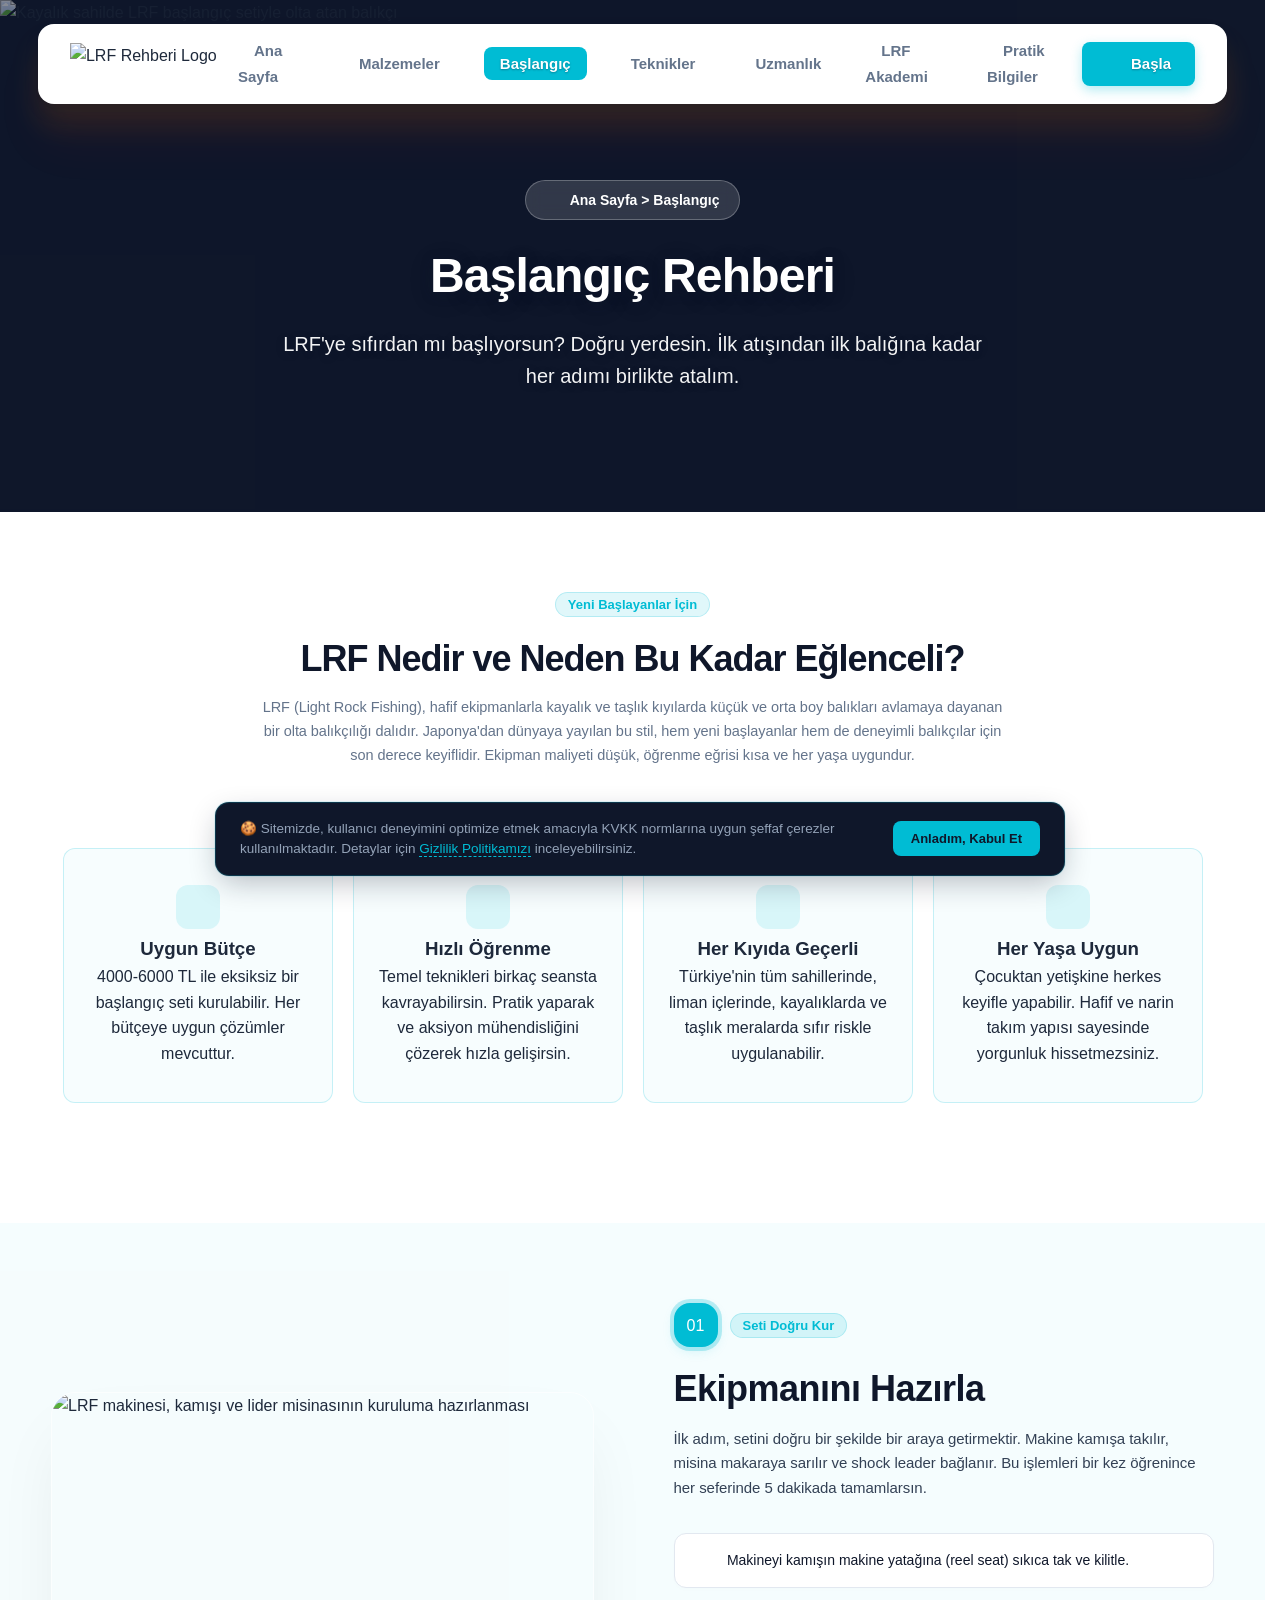
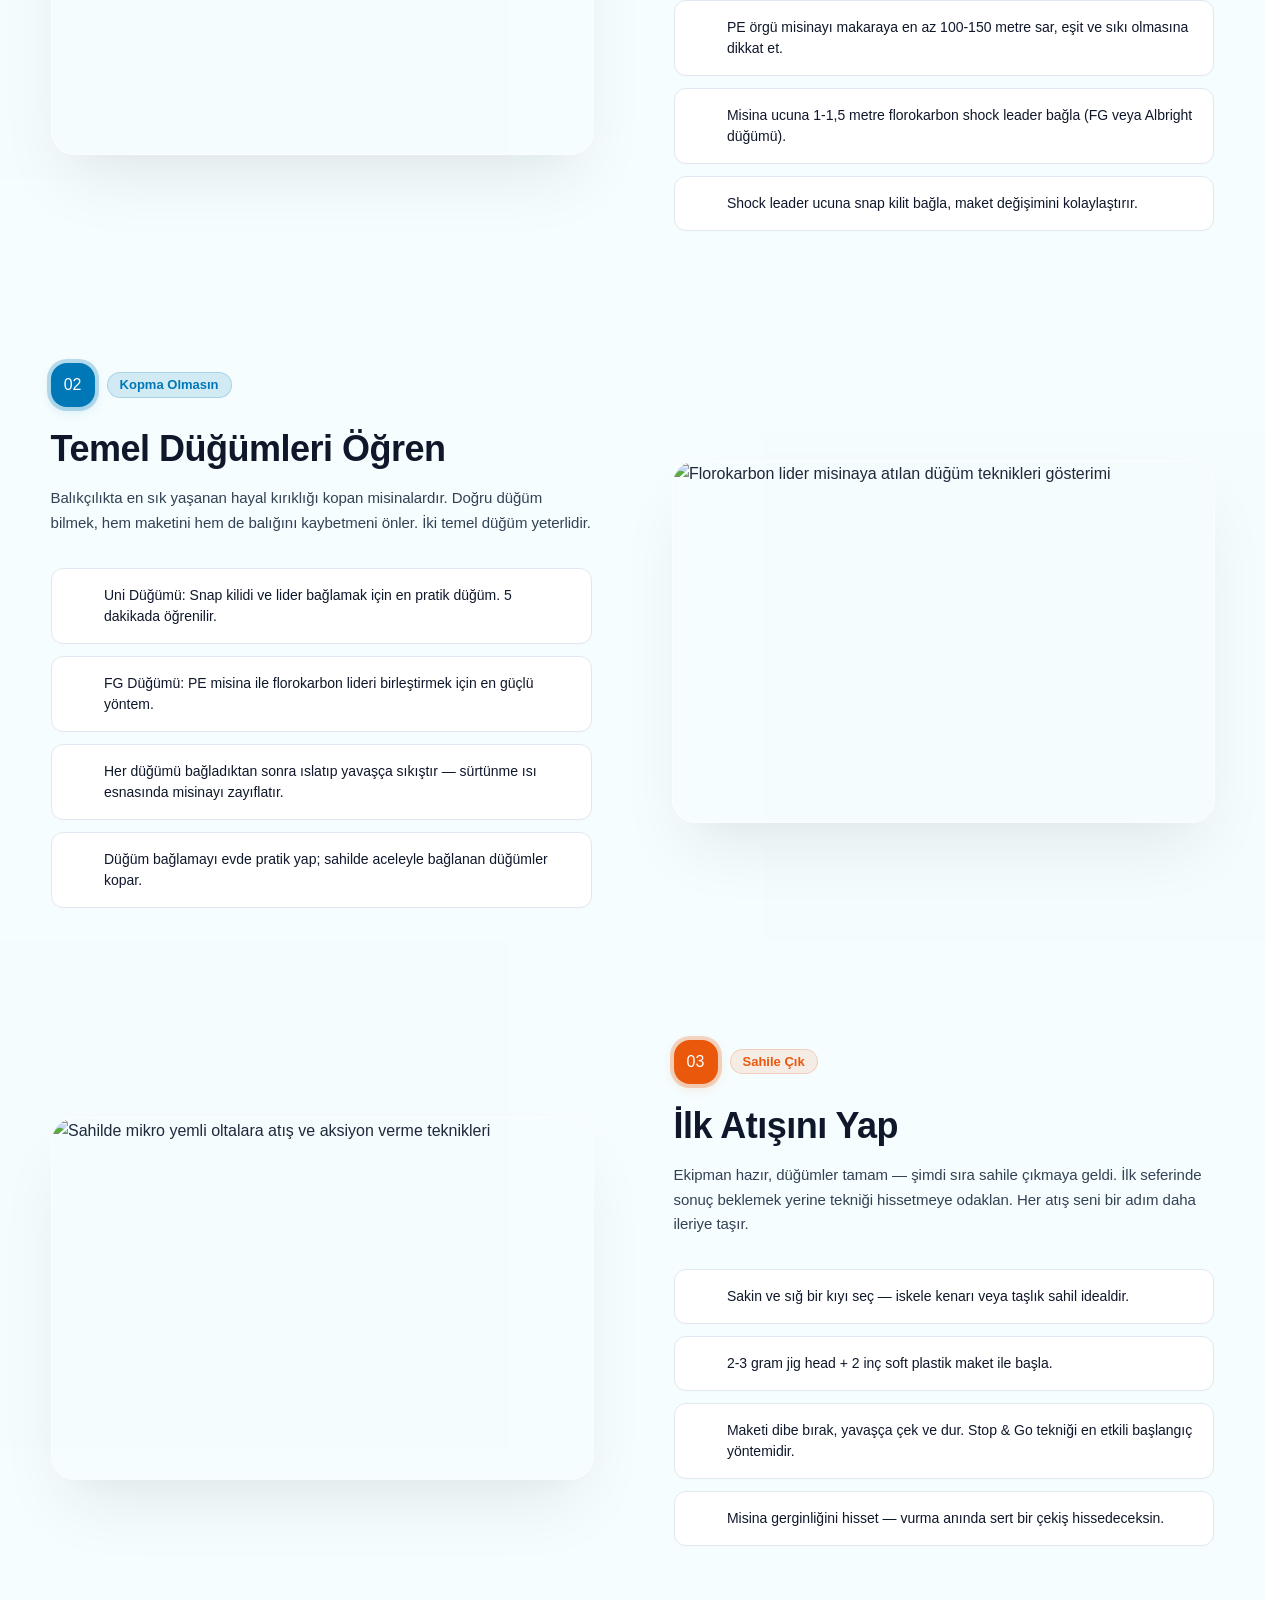
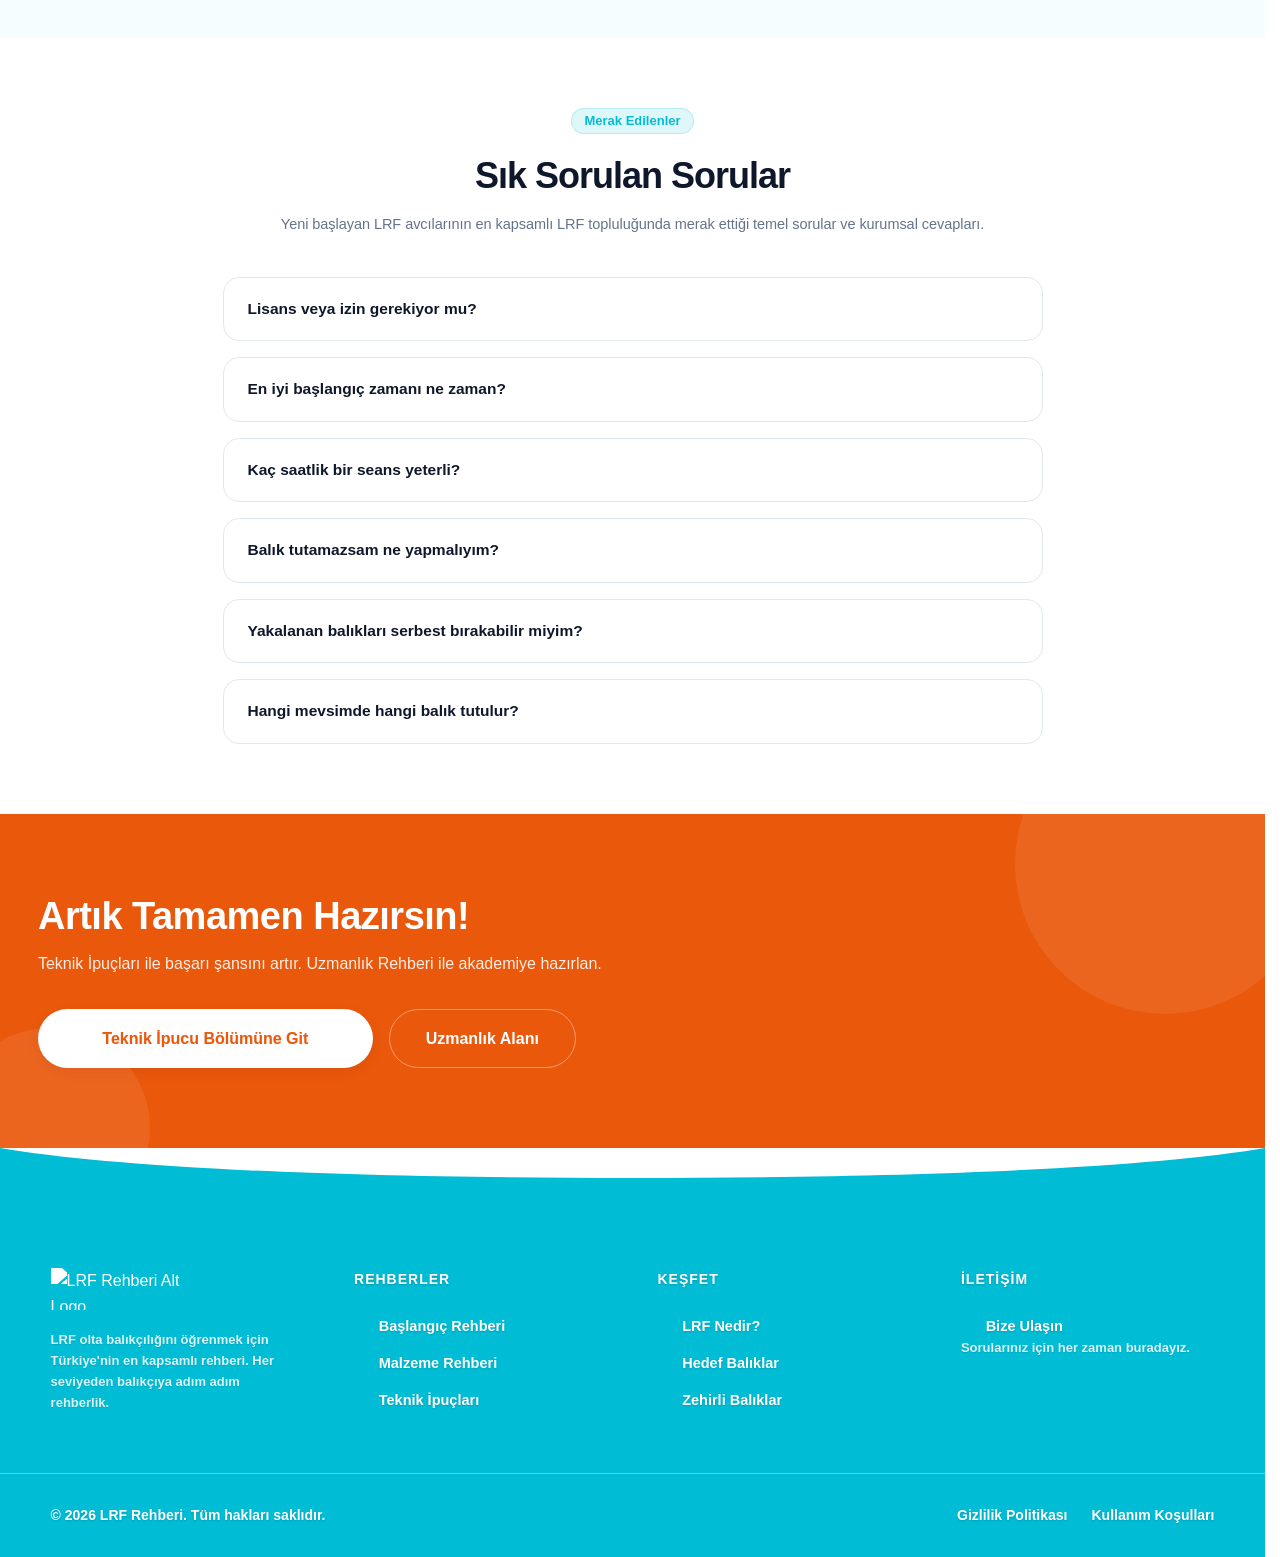
==== commit fde6bcd5: "Add files via upload" ====
--- a/baslangic.html
+++ b/baslangic.html
@@ -6,12 +6,12 @@
     <title>LRF Başlangıç Rehberi - Light Rock Fishing Türkiye</title>
     <meta name="description" content="LRF balıkçılığına sıfırdan başlayanlar için adım adım rehber. Ekipman kurulumu, şok lider bağlama ve ilk avınız için hayati pratik bilgiler." />
 
-    <!-- 🚀 INDEX SAFLIĞINDA PERFORMANS: HTML5 standartlarında temiz kapatma -->
+    <!-- 🚀 INDEX SAFLIĞINDA PERFORMANS: Sadece ana font preload edilerek bant genişliği görsele bırakıldı -->
     <link rel="preload" href="assets/fonts/inter-v20-latin_latin-ext-regular.woff2" as="font" type="font/woff2" crossorigin />
-    <link rel="preload" href="assets/fonts/inter-v20-latin_latin-ext-800.woff2" as="font" type="font/woff2" crossorigin />
-
-    <!-- ⚡ ALTSAYFA HERO GÖRSELİNİ ÖNCELİKLİ PRELOAD ET: fetchpriority="high" eklendi -->
-    <link rel="preload" href="assets/images/hero-desktop.webp" as="image" imagesrcset="assets/images/hero-mobile.webp 768w, assets/images/hero-desktop.webp 1920w" imagesizes="(max-width: 768px) 100vw, 100vw" fetchpriority="high" />
+
+    <!-- ⚡ HERO GÖRSELİNİ CİHAZA ÖZEL PRELOAD ET: Mobil ve masaüstü sıfır çakışma -->
+    <link rel="preload" href="assets/images/hero-mobile.webp" as="image" media="(max-width: 768px)" fetchpriority="high" />
+    <link rel="preload" href="assets/images/hero-desktop.webp" as="image" media="(min-width: 769px)" fetchpriority="high" />
 
     <link class="lrf-css" rel="stylesheet" href="assets/css/style.css" media="all" />
   </head>
--- a/assets/css/style.css
+++ b/assets/css/style.css
@@ -451,11 +451,19 @@
   pointer-events: none;
 }
 
+/* ⚡ PERFORMANS: filter: brightness(0.5) yerine işlemciyi yormayan saf karartma katmanı */
+.lrf-hero__bg-picture::after {
+  content: "";
+  position: absolute;
+  inset: 0;
+  background-color: rgba(15, 23, 42, 0.5);
+  z-index: 2;
+}
+
 .lrf-hero__bg-img {
   width: 100%;
   height: 100%;
   object-fit: cover;
-  filter: brightness(0.5); /* 🛡️ KONTRAST ZIRHI: Arka plan resmi, beyaz yazıların 4.5:1 okunaklılığı için hafifçe karartıldı kanka */
 }
 
 .lrf-hero__content {
@@ -467,10 +475,10 @@
   text-align: center;
   max-width: 900px;
   margin: 0 auto;
-  padding: 40px 3%; /* Dikeyde güvenli itme payı eklendi kanka */
+  padding: 40px 3%;
   color: var(--lrf-color-bg);
   position: relative;
-  z-index: 2;
+  z-index: 3; /* Karartma katmanının (z-index: 2) üstünde durması için 3 yapıldı */
   box-sizing: border-box;
 }
 
@@ -496,7 +504,6 @@
   line-height: 1.15;
   margin-bottom: 24px;
   letter-spacing: -1px;
-  /* Sinematik 3 katmanlı derinlik gölgesi okunaklılığı garantiler kanka */
   text-shadow:
     0 2px 12px rgba(15, 23, 42, 0.4),
     0 4px 24px rgba(15, 23, 42, 0.2);
@@ -534,14 +541,14 @@
     transform var(--lrf-transition-normal),
     box-shadow var(--lrf-transition-normal),
     background-color var(--lrf-transition-normal),
-    color var(--lrf-transition-normal); /* ⏱️ Zamanlama motoruna tam bağlandı */
+    color var(--lrf-transition-normal);
 }
 
 .lrf-hero__btn-primary:hover {
   transform: translateY(-2px);
-  background-color: var(--lrf-color-cyan); /* 🚀 HOVER ENJEKSİYONU: Birinci buton hover anında saf cyana bükülür kanka */
-  color: var(--lrf-color-bg); /* Yazı rengi de bembeyaz parıldar kral */
-  box-shadow: 0 12px 24px rgba(0, 188, 212, 0.35); /* Gölge o sevdiğin cyan aurasına bükülür */
+  background-color: var(--lrf-color-cyan);
+  color: var(--lrf-color-bg);
+  box-shadow: 0 12px 24px rgba(0, 188, 212, 0.35);
 }
 
 .lrf-hero__btn-secondary {
@@ -561,7 +568,7 @@
     background-color var(--lrf-transition-normal),
     border-color var(--lrf-transition-normal),
     transform var(--lrf-transition-normal),
-    box-shadow var(--lrf-transition-normal); /* ⏱️ Zamanlama motoruna tam bağlandı */
+    box-shadow var(--lrf-transition-normal);
 }
 
 .lrf-hero__btn-secondary:hover {
@@ -585,7 +592,6 @@
   height: 28px;
   color: rgba(255, 255, 255, 0.75);
   animation: lrfArrowBounce 2s infinite;
-  /* ⚡ PERFORMANS: Animasyon esnasında tarayıcı ana iş parçacığını (Main Thread) kilitlemez */
   will-change: transform;
 }
 
@@ -609,11 +615,10 @@
 .lrf-hero--subpage {
   min-height: 50vh;
   min-height: 50dvh;
-  padding-top: 140px; /* Üst başlıkların sıkışmasını önleyen lüks boşluk */
+  padding-top: 140px;
   padding-bottom: 40px;
 }
 
-/* 🛠️ KORUMA: Alt sayfalarda zıplayan ok yer kaplamasın diye otomatik gizleme kalkanı */
 .lrf-hero--subpage .lrf-hero__scroll-link {
   display: none;
 }
@@ -628,11 +633,11 @@
     padding-top: 85px;
   }
   .lrf-hero--subpage {
-    padding-top: 110px; /* Mobilde daha dengeli üst boşluk */
+    padding-top: 110px;
   }
   .lrf-hero__badge,
   .lrf-hero__btn-secondary {
-    backdrop-filter: none; /* ⚡ Mobil GPU yükünü sıfırlar */
+    backdrop-filter: none;
     background-color: rgba(15, 23, 42, 0.45);
   }
   .lrf-hero__content {
